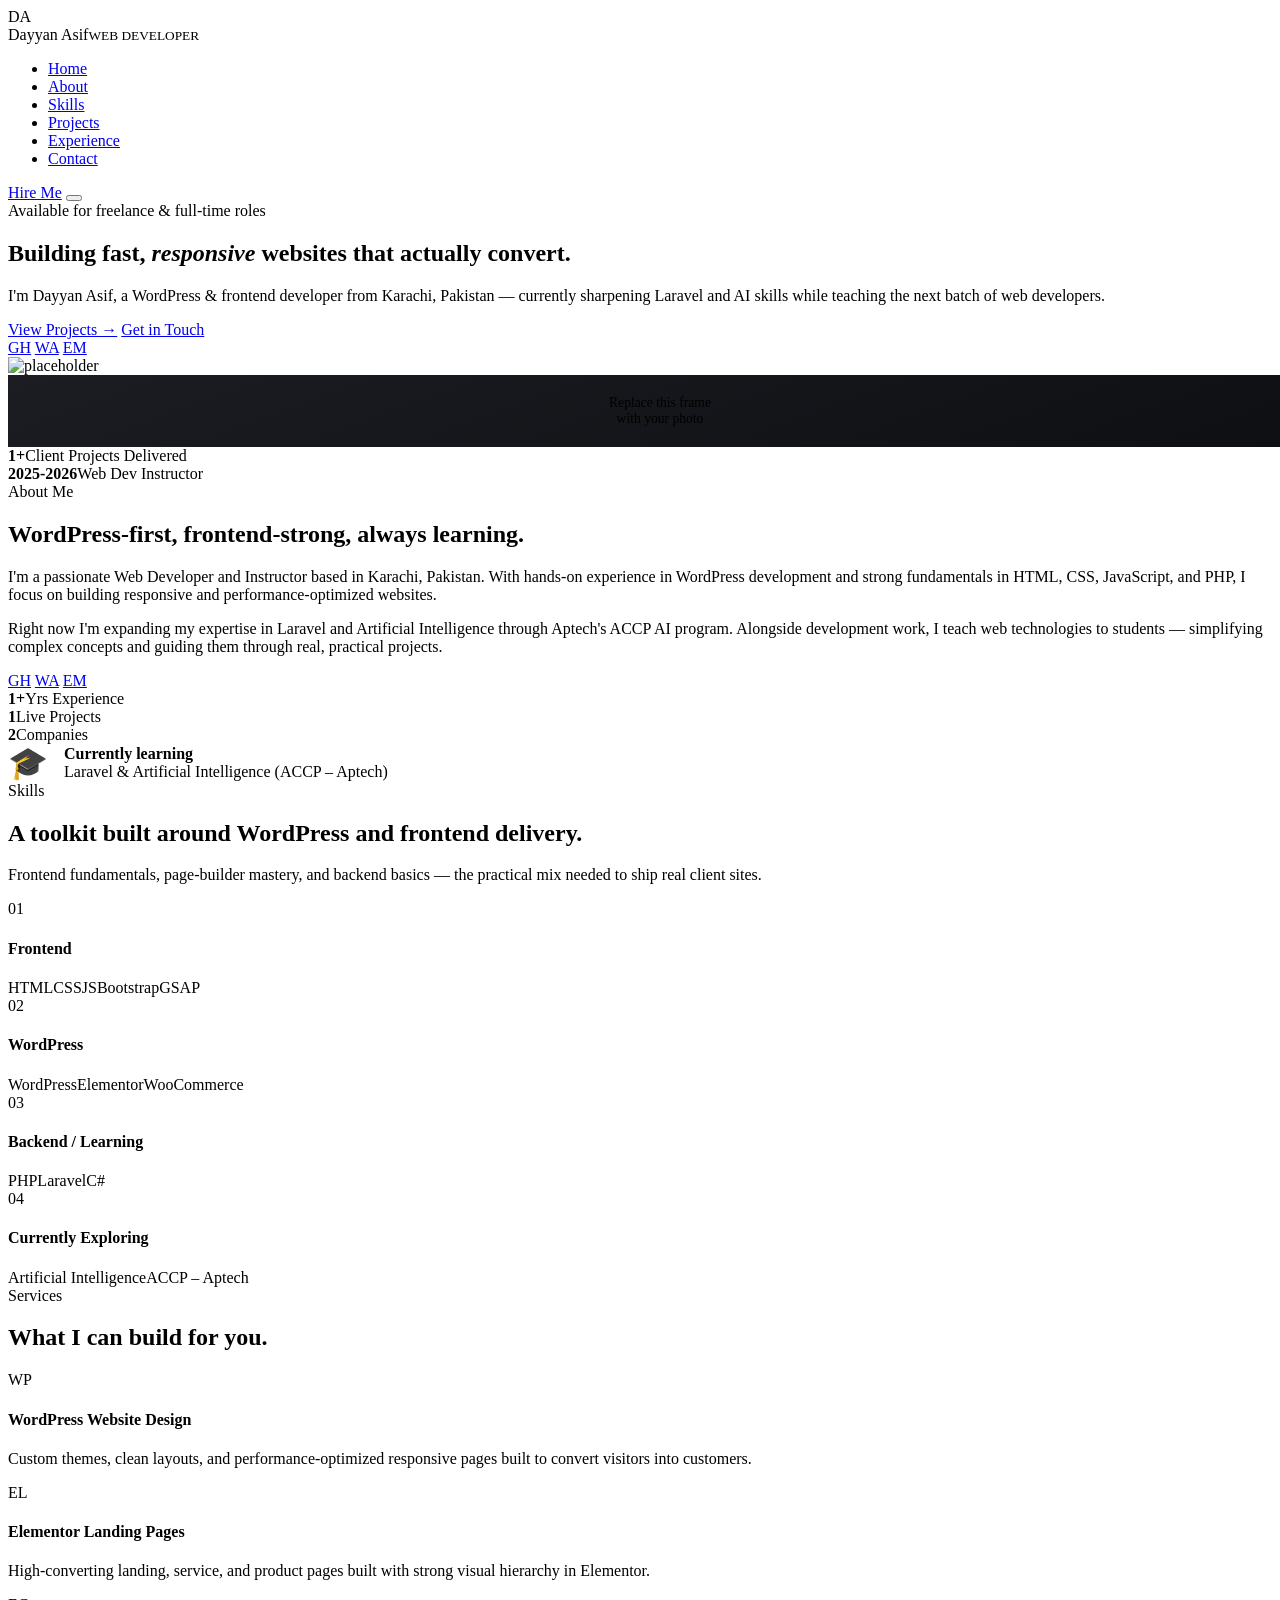
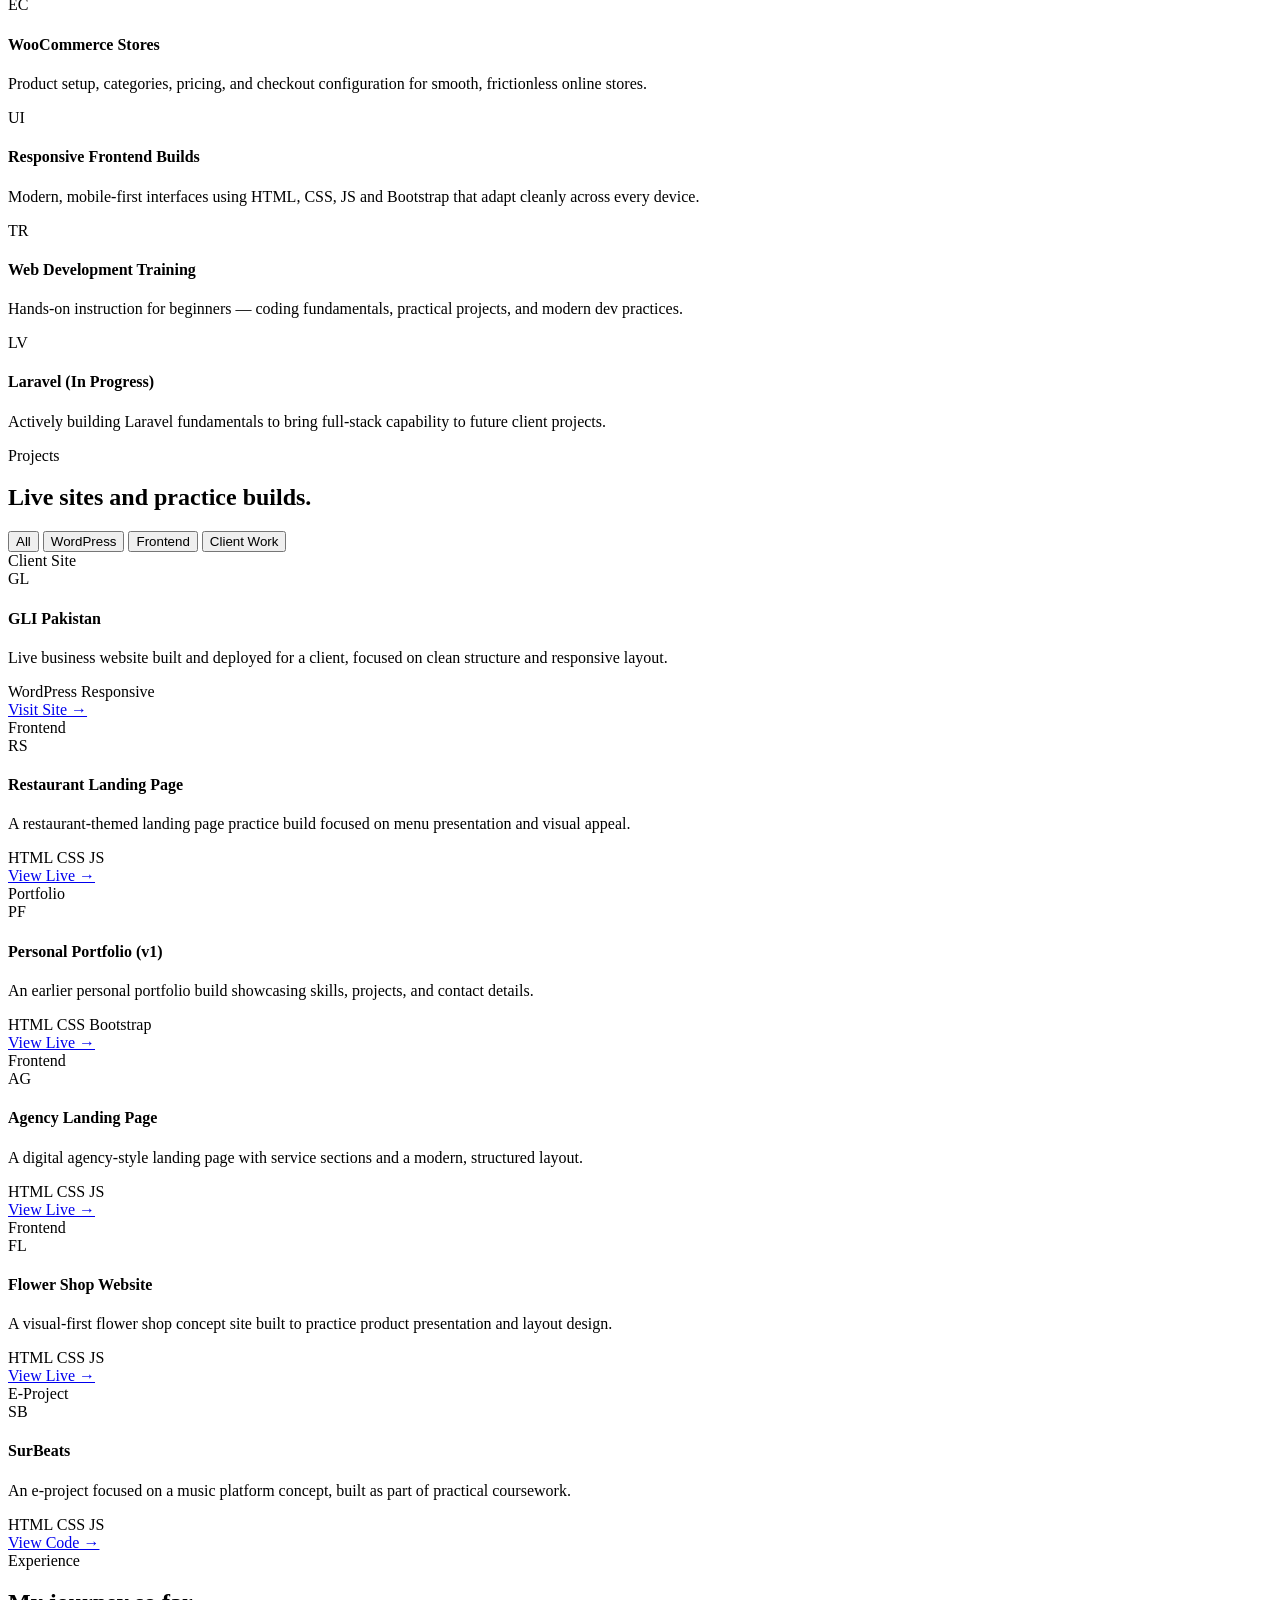
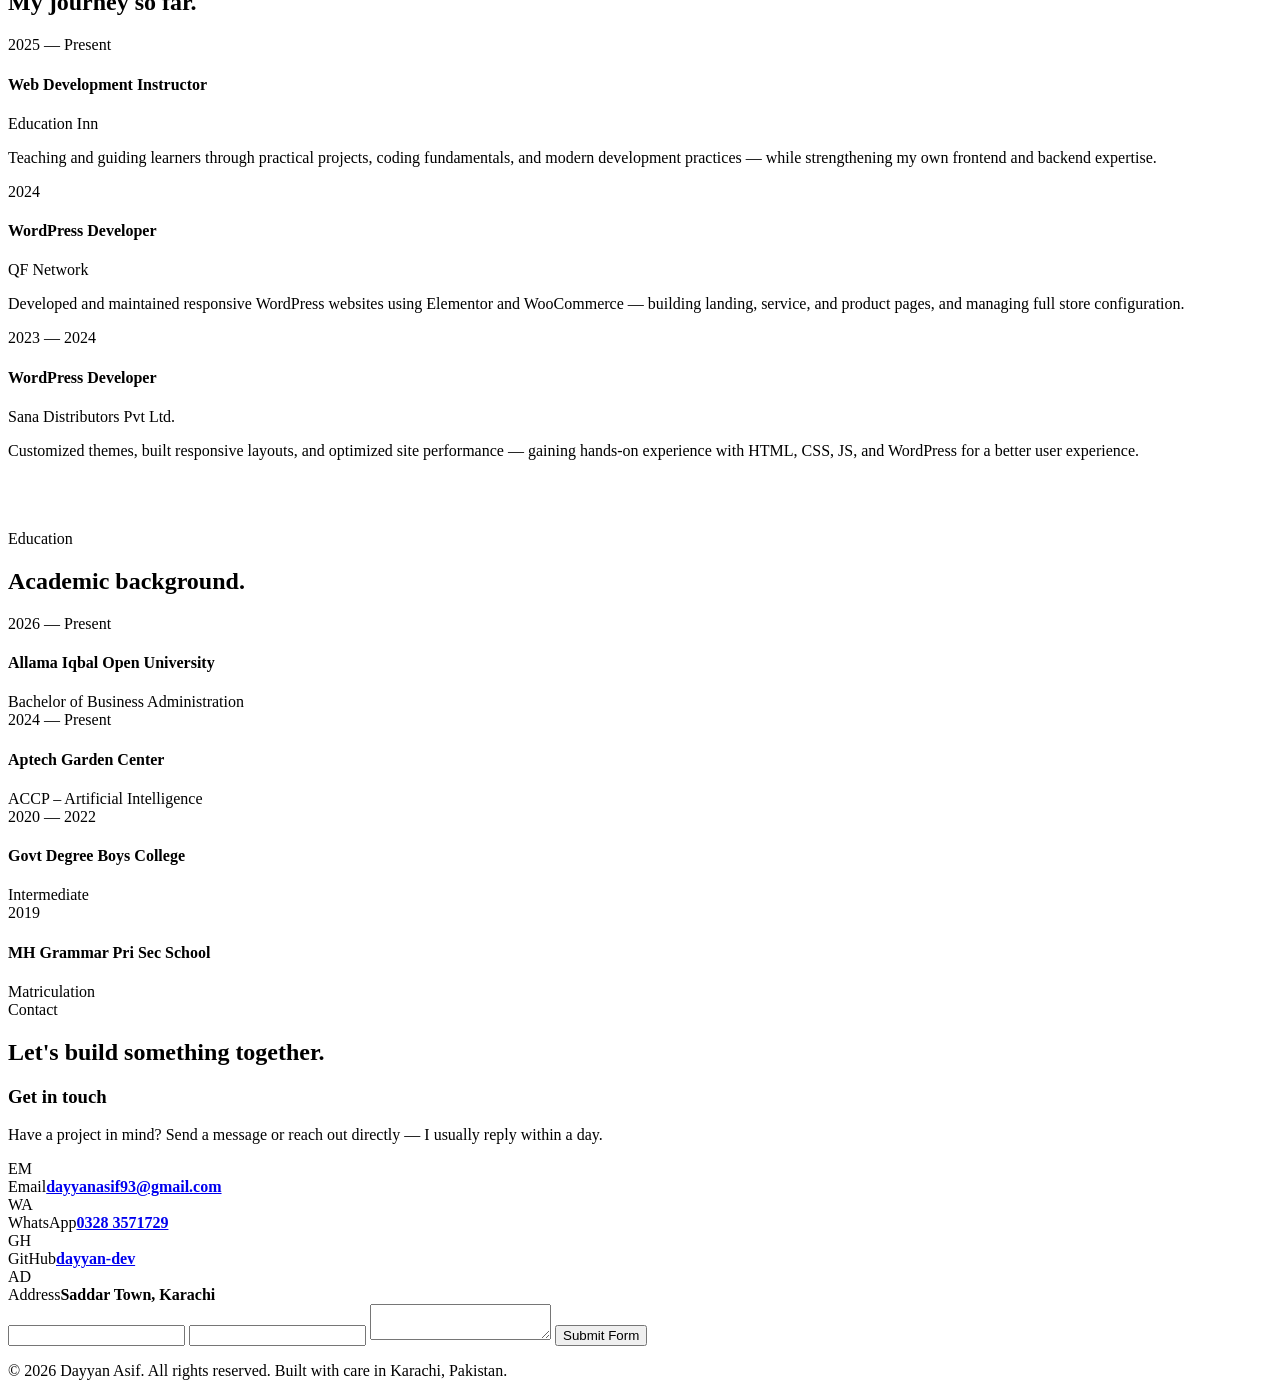
==== index.html @ 72bb344d "Update index.html" ====
<!DOCTYPE html>
<html lang="en">

<head>
  <meta charset="UTF-8">
  <meta name="viewport" content="width=device-width, initial-scale=1.0">
  <title>Dayyan Asif — Web Developer</title>
  <link rel="stylesheet" href="style.css">
</head>

<body>

  <header>
    <div class="logo">
      <div class="logo-mark">DA</div>
      <div>Dayyan Asif<small>WEB DEVELOPER</small></div>
    </div>
    <nav>
      <ul>
        <li><a href="#home">Home</a></li>
        <li><a href="#about">About</a></li>
        <li><a href="#skills">Skills</a></li>
        <li><a href="#projects">Projects</a></li>
        <li><a href="#experience">Experience</a></li>
        <li><a href="#contact">Contact</a></li>
      </ul>
    </nav>
    <a href="#contact" class="nav-cta">Hire Me</a>
    <button class="menu-btn"><span></span><span></span><span></span></button>
  </header>

  <section class="hero" id="home">
    <div class="container hero-grid">
      <div>
        <div class="badge"><span class="dot"></span> Available for freelance & full-time roles</div>
        <h1>Building fast, <em>responsive</em> websites that actually convert.</h1>
        <p class="lead">I'm Dayyan Asif, a WordPress & frontend developer from Karachi, Pakistan — currently sharpening
          Laravel and AI skills while teaching the next batch of web developers.</p>
        <div class="btn-row">
          <a href="#projects" class="btn btn-primary">View Projects →</a>
          <a href="#contact" class="btn btn-ghost">Get in Touch</a>
        </div>
        <div class="social-row">
          <a href="https://dayyan242.github.io/Dayyan-Portfolio/" target="_blank" title="GitHub">GH</a>
          <a href="https://wa.me/923283571729" target="_blank" title="WhatsApp">WA</a>
          <a href="mailto:dayyanasif93@gmail.com" title="Email">EM</a>
        </div>
      </div>
      <div class="hero-visual">
        <div class="photo-frame">
          <img src="assets/dayyan.png" alt="placeholder">
          <div
            style="width:100%;height:100%;display:flex;align-items:center;justify-content:center;background:linear-gradient(160deg,#1c1d23,#0e0f12);color:var(--muted);font-size:0.85rem;text-align:center;padding:20px;">
            Replace this frame<br>with your photo
          </div>
        </div>
        <div class="float-card float-1"><strong>1+</strong>Client Projects Delivered</div>
        <div class="float-card float-2"><strong>2025-2026</strong>Web Dev Instructor</div>
      </div>
    </div>
  </section>

  <section id="about">
    <div class="container">
      <div class="sec-head">
        <span class="eyebrow">About Me</span>
        <h2>WordPress-first, frontend-strong, always learning.</h2>
      </div>
      <div class="about-grid">
        <div>
          <p>I'm a passionate Web Developer and Instructor based in Karachi, Pakistan. With hands-on experience in
            WordPress development and strong fundamentals in HTML, CSS, JavaScript, and PHP, I focus on building
            responsive and performance-optimized websites.</p>
          <p>Right now I'm expanding my expertise in Laravel and Artificial Intelligence through Aptech's ACCP AI
            program. Alongside development work, I teach web technologies to students — simplifying complex concepts and
            guiding them through real, practical projects.</p>
          <div class="social-row">
            <a href="https://dayyan242.github.io/Dayyan-Portfolio/" target="_blank">GH</a>
            <a href="https://wa.me/923283571729" target="_blank">WA</a>
            <a href="mailto:dayyanasif93@gmail.com">EM</a>
          </div>
        </div>
        <div>
          <div class="stat-row">
            <div class="stat-card"><strong>1+</strong><span>Yrs Experience</span></div>
            <div class="stat-card"><strong>1</strong><span>Live Projects</span></div>
            <div class="stat-card"><strong>2</strong><span>Companies</span></div>
          </div>
          <div class="stat-row" style="grid-template-columns:1fr;">
            <div class="stat-card" style="text-align:left; display:flex; align-items:center; gap:16px;">
              <div style="font-size:2rem;">🎓</div>
              <div><strong style="display:block;font-size:1rem;">Currently learning</strong><span>Laravel & Artificial
                  Intelligence (ACCP – Aptech)</span></div>
            </div>
          </div>
        </div>
      </div>
    </div>
  </section>

  <section id="skills" style="background:var(--bg-alt);">
    <div class="container">
      <div class="sec-head">
        <span class="eyebrow">Skills</span>
        <h2>A toolkit built around WordPress and frontend delivery.</h2>
        <p>Frontend fundamentals, page-builder mastery, and backend basics — the practical mix needed to ship real
          client sites.</p>
      </div>
      <div class="skills-grid">
        <div class="skill-card">
          <span class="num">01</span>
          <h4>Frontend</h4>
          <div class="tag-list">
            <span class="tag">HTML</span><span class="tag">CSS</span><span class="tag">JS</span><span
              class="tag">Bootstrap</span><span class="tag">GSAP</span>
          </div>
        </div>
        <div class="skill-card">
          <span class="num">02</span>
          <h4>WordPress</h4>
          <div class="tag-list">
            <span class="tag">WordPress</span><span class="tag">Elementor</span><span class="tag">WooCommerce</span>
          </div>
        </div>
        <div class="skill-card">
          <span class="num">03</span>
          <h4>Backend / Learning</h4>
          <div class="tag-list">
            <span class="tag">PHP</span><span class="tag">Laravel</span><span class="tag">C#</span>
          </div>
        </div>
        <div class="skill-card">
          <span class="num">04</span>
          <h4>Currently Exploring</h4>
          <div class="tag-list">
            <span class="tag">Artificial Intelligence</span><span class="tag">ACCP – Aptech</span>
          </div>
        </div>
      </div>
    </div>
  </section>

  <section id="services">
    <div class="container">
      <div class="sec-head">
        <span class="eyebrow">Services</span>
        <h2>What I can build for you.</h2>
      </div>
      <div class="services-grid">
        <div class="service-card">
          <div class="service-icon">WP</div>
          <h4>WordPress Website Design</h4>
          <p>Custom themes, clean layouts, and performance-optimized responsive pages built to convert visitors into
            customers.</p>
        </div>
        <div class="service-card">
          <div class="service-icon">EL</div>
          <h4>Elementor Landing Pages</h4>
          <p>High-converting landing, service, and product pages built with strong visual hierarchy in Elementor.</p>
        </div>
        <div class="service-card">
          <div class="service-icon">EC</div>
          <h4>WooCommerce Stores</h4>
          <p>Product setup, categories, pricing, and checkout configuration for smooth, frictionless online stores.</p>
        </div>
        <div class="service-card">
          <div class="service-icon">UI</div>
          <h4>Responsive Frontend Builds</h4>
          <p>Modern, mobile-first interfaces using HTML, CSS, JS and Bootstrap that adapt cleanly across every device.
          </p>
        </div>
        <div class="service-card">
          <div class="service-icon">TR</div>
          <h4>Web Development Training</h4>
          <p>Hands-on instruction for beginners — coding fundamentals, practical projects, and modern dev practices.</p>
        </div>
        <div class="service-card">
          <div class="service-icon">LV</div>
          <h4>Laravel (In Progress)</h4>
          <p>Actively building Laravel fundamentals to bring full-stack capability to future client projects.</p>
        </div>
      </div>
    </div>
  </section>

  <section id="projects" style="background:var(--bg-alt);">
    <div class="container">

      <div class="sec-head">
        <span class="eyebrow">Projects</span>
        <h2>Live sites and practice builds.</h2>
      </div>

      <!-- Filter Buttons -->
      <div class="proj-filter">
        <button class="filter-btn active" data-filter="all">All</button>
        <button class="filter-btn" data-filter="wordpress">WordPress</button>
        <button class="filter-btn" data-filter="frontend">Frontend</button>
        <button class="filter-btn" data-filter="client">Client Work</button>
      </div>

      <div class="proj-grid">

        <!-- GLI Pakistan -->
        <div class="proj-card" data-category="wordpress client">
          <div class="proj-top">
            <span class="proj-tag">Client Site</span>
            <div class="proj-init">GL</div>
          </div>
          <div class="proj-body">
            <h4>GLI Pakistan</h4>
            <p>Live business website built and deployed for a client, focused on clean structure and responsive layout.
            </p>
            <div class="proj-feats">
              <span>WordPress</span>
              <span>Responsive</span>
            </div>
            <div class="proj-actions">
              <a href="http://glipk.com/" target="_blank">Visit Site →</a>
            </div>
          </div>
        </div>

        <!-- Restaurant -->
        <div class="proj-card" data-category="frontend">
          <div class="proj-top">
            <span class="proj-tag">Frontend</span>
            <div class="proj-init">RS</div>
          </div>
          <div class="proj-body">
            <h4>Restaurant Landing Page</h4>
            <p>A restaurant-themed landing page practice build focused on menu presentation and visual appeal.</p>
            <div class="proj-feats">
              <span>HTML</span>
              <span>CSS</span>
              <span>JS</span>
            </div>
            <div class="proj-actions">
              <a href="https://dayyan-dev.github.io/Restaurant/" target="_blank">View Live →</a>
            </div>
          </div>
        </div>

        <!-- Portfolio -->
        <div class="proj-card" data-category="frontend">
          <div class="proj-top">
            <span class="proj-tag">Portfolio</span>
            <div class="proj-init">PF</div>
          </div>
          <div class="proj-body">
            <h4>Personal Portfolio (v1)</h4>
            <p>An earlier personal portfolio build showcasing skills, projects, and contact details.</p>
            <div class="proj-feats">
              <span>HTML</span>
              <span>CSS</span>
              <span>Bootstrap</span>
            </div>
            <div class="proj-actions">
              <a href="https://dayyan-dev.github.io/portfolio/" target="_blank">View Live →</a>
            </div>
          </div>
        </div>

        <!-- Agency -->
        <div class="proj-card" data-category="frontend">
          <div class="proj-top">
            <span class="proj-tag">Frontend</span>
            <div class="proj-init">AG</div>
          </div>
          <div class="proj-body">
            <h4>Agency Landing Page</h4>
            <p>A digital agency-style landing page with service sections and a modern, structured layout.</p>
            <div class="proj-feats">
              <span>HTML</span>
              <span>CSS</span>
              <span>JS</span>
            </div>
            <div class="proj-actions">
              <a href="https://dayyan-dev.github.io/agency/" target="_blank">View Live →</a>
            </div>
          </div>
        </div>

        <!-- Flower Shop -->
        <div class="proj-card" data-category="frontend">
          <div class="proj-top">
            <span class="proj-tag">Frontend</span>
            <div class="proj-init">FL</div>
          </div>
          <div class="proj-body">
            <h4>Flower Shop Website</h4>
            <p>A visual-first flower shop concept site built to practice product presentation and layout design.</p>
            <div class="proj-feats">
              <span>HTML</span>
              <span>CSS</span>
              <span>JS</span>
            </div>
            <div class="proj-actions">
              <a href="https://dayyan-dev.github.io/flower/" target="_blank">View Live →</a>
            </div>
          </div>
        </div>

        <!-- SurBeats -->
        <div class="proj-card" data-category="frontend">
          <div class="proj-top">
            <span class="proj-tag">E-Project</span>
            <div class="proj-init">SB</div>
          </div>
          <div class="proj-body">
            <h4>SurBeats</h4>
            <p>An e-project focused on a music platform concept, built as part of practical coursework.</p>
            <div class="proj-feats">
              <span>HTML</span>
              <span>CSS</span>
              <span>JS</span>
            </div>
            <div class="proj-actions">
              <a href="https://github.com/dayyan-dev/sound" target="_blank">View Code →</a>
            </div>
          </div>
        </div>

      </div>
    </div>
  </section>

  <section id="experience">
    <div class="container">
      <div class="sec-head">
        <span class="eyebrow">Experience</span>
        <h2>My journey so far.</h2>
      </div>
      <div class="timeline">
        <div class="tl-item">
          <span class="tl-date">2025 — Present</span>
          <h4>Web Development Instructor</h4>
          <div class="tl-org">Education Inn</div>
          <p>Teaching and guiding learners through practical projects, coding fundamentals, and modern development
            practices — while strengthening my own frontend and backend expertise.</p>
        </div>
        <div class="tl-item">
          <span class="tl-date">2024</span>
          <h4>WordPress Developer</h4>
          <div class="tl-org">QF Network</div>
          <p>Developed and maintained responsive WordPress websites using Elementor and WooCommerce — building landing,
            service, and product pages, and managing full store configuration.</p>
        </div>
        <div class="tl-item">
          <span class="tl-date">2023 — 2024</span>
          <h4>WordPress Developer</h4>
          <div class="tl-org">Sana Distributors Pvt Ltd.</div>
          <p>Customized themes, built responsive layouts, and optimized site performance — gaining hands-on experience
            with HTML, CSS, JS, and WordPress for a better user experience.</p>
        </div>
      </div>

      <div class="sec-head" style="margin-top:70px;">
        <span class="eyebrow">Education</span>
        <h2>Academic background.</h2>
      </div>
      <div class="edu-grid">
        <div class="edu-card">
          <span class="tl-date">2026 — Present</span>
          <h4>Allama Iqbal Open University</h4>
          <span class="deg">Bachelor of Business Administration</span>
        </div>
        <div class="edu-card">
          <span class="tl-date">2024 — Present</span>
          <h4>Aptech Garden Center</h4>
          <span class="deg">ACCP – Artificial Intelligence</span>
        </div>
        <div class="edu-card">
          <span class="tl-date">2020 — 2022</span>
          <h4>Govt Degree Boys College</h4>
          <span class="deg">Intermediate</span>
        </div>
        <div class="edu-card">
          <span class="tl-date">2019</span>
          <h4>MH Grammar Pri Sec School</h4>
          <span class="deg">Matriculation</span>
        </div>
      </div>
    </div>
  </section>

  <section id="contact" style="background:var(--bg-alt);">
    <div class="container">
      <div class="sec-head">
        <span class="eyebrow">Contact</span>
        <h2>Let's build something together.</h2>
      </div>
      <div class="contact-wrap">
        <div class="contact-info">
          <h3>Get in touch</h3>
          <p>Have a project in mind? Send a message or reach out directly — I usually reply within a day.</p>
          <div class="contact-line">
            <div class="ic">EM</div>
            <div><span>Email</span><strong><a href="mailto:dayyanasif93@gmail.com"
                  target="_blank">dayyanasif93@gmail.com</a></strong></div>
          </div>
          <div class="contact-line">
            <div class="ic">WA</div>
            <div><span>WhatsApp</span><strong><a href="https://wa.me/923283571729" target="_blank">0328
                  3571729</a></strong></div>
          </div>
          <div class="contact-line">
            <div class="ic">GH</div>
            <div><span>GitHub</span><strong><a href="https://github.com/dayyan-dev"
                  target="_blank">dayyan-dev</a></strong></div>
          </div>
          <div class="contact-line">
            <div class="ic">AD</div>
            <div><span>Address</span><strong>Saddar Town, Karachi</strong></div>
          </div>
        </div>
        <form action="https://api.web3forms.com/submit" method="POST">
          <input type="hidden" name="access_key" value="712a1eb1-0542-453d-87b8-fda59eac37e1">
          <input type="text" name="name" required>
          <input type="email" name="email" required>
          <textarea name="message" required></textarea>
          <button type="submit">Submit Form</button>
        </form>
      </div>
    </div>
  </section>

  <footer>
    <p>© 2026 Dayyan Asif. All rights reserved. Built with care in Karachi, Pakistan.</p>
  </footer>
  <script src="main.js"></script>

</body>

</html>
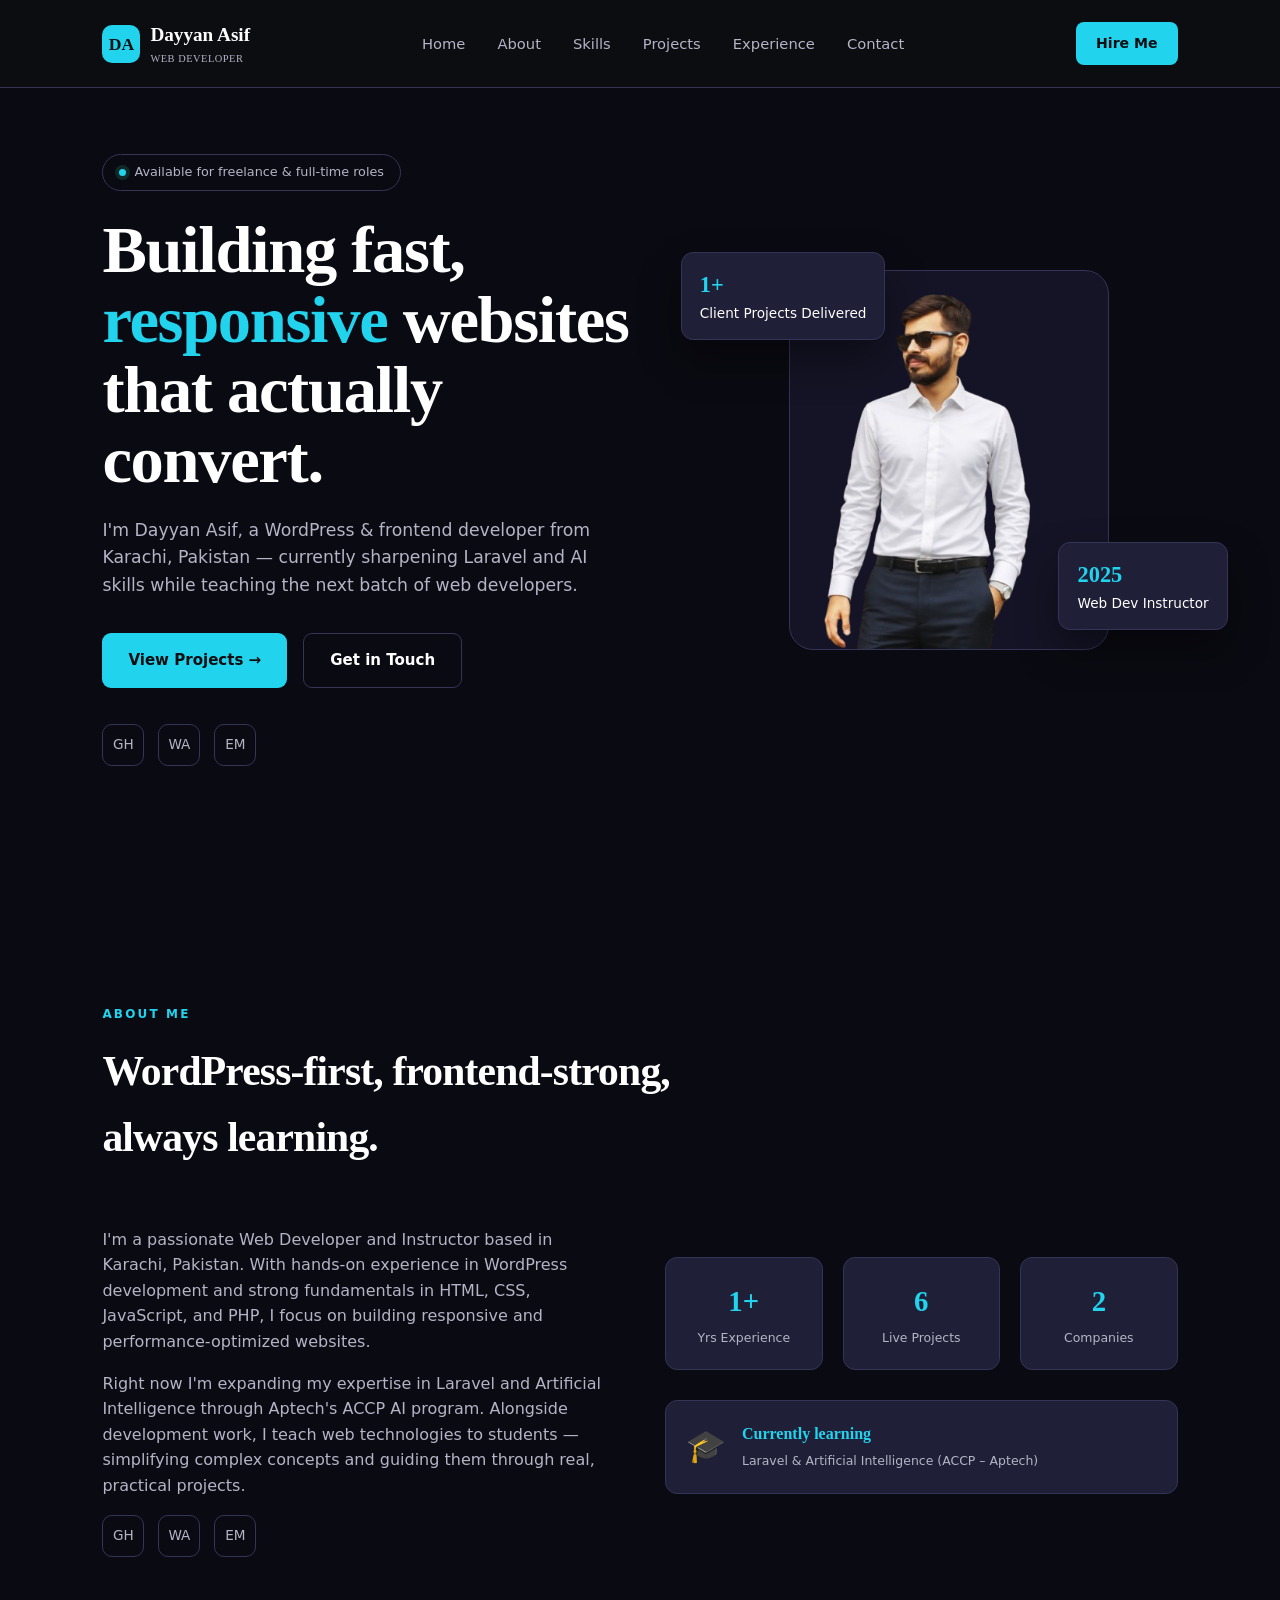
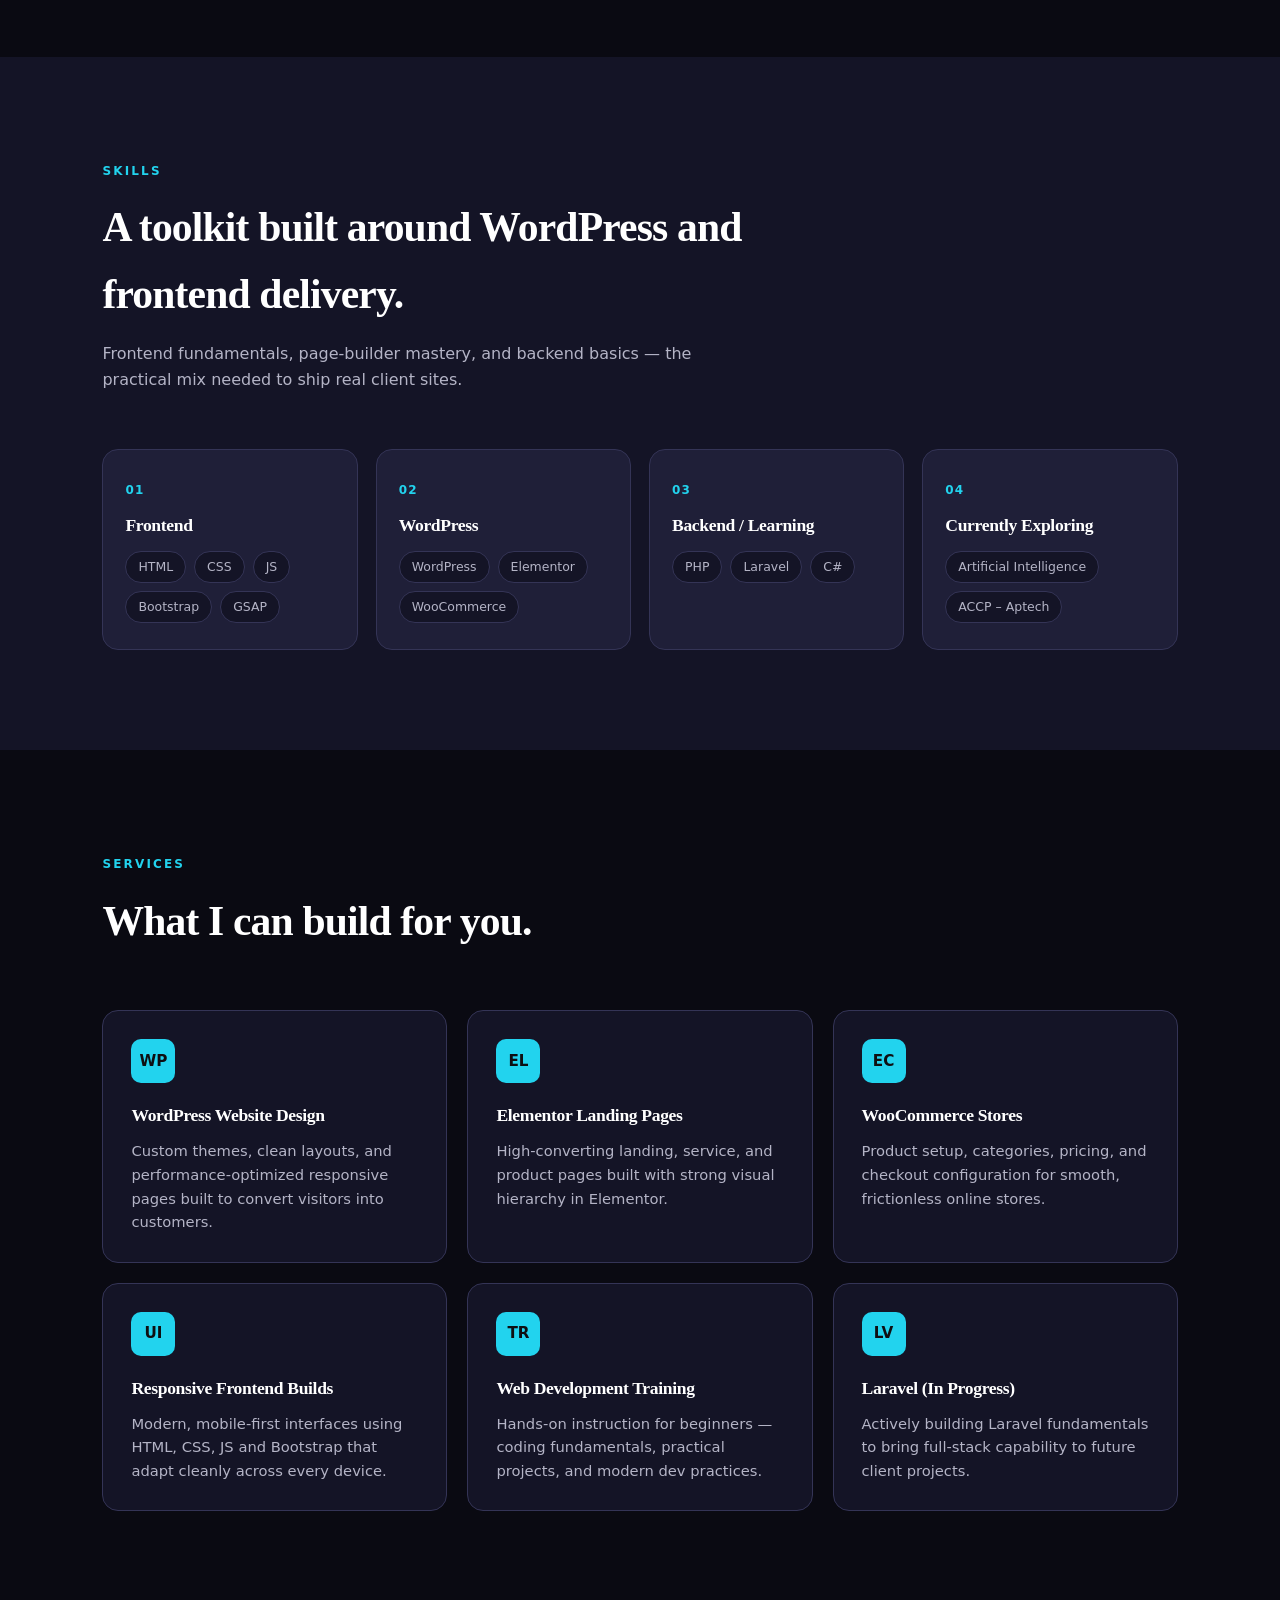
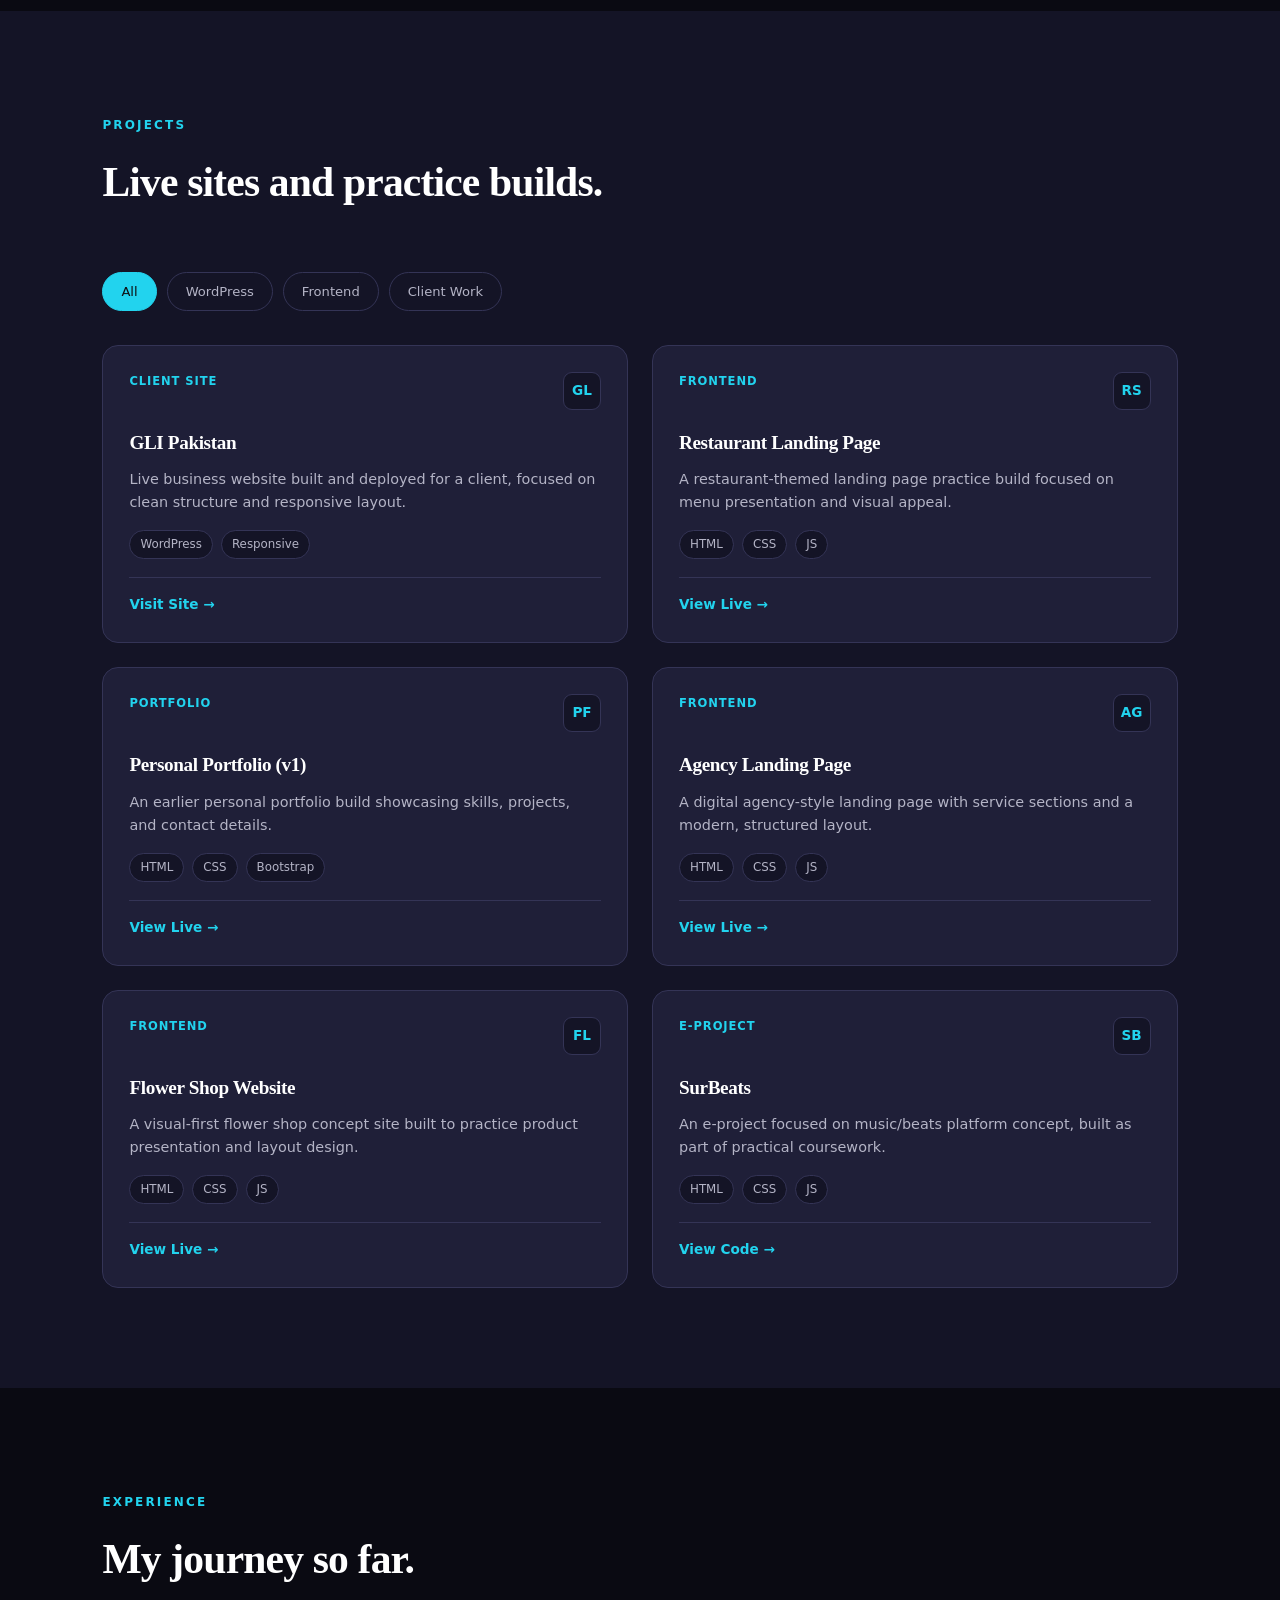
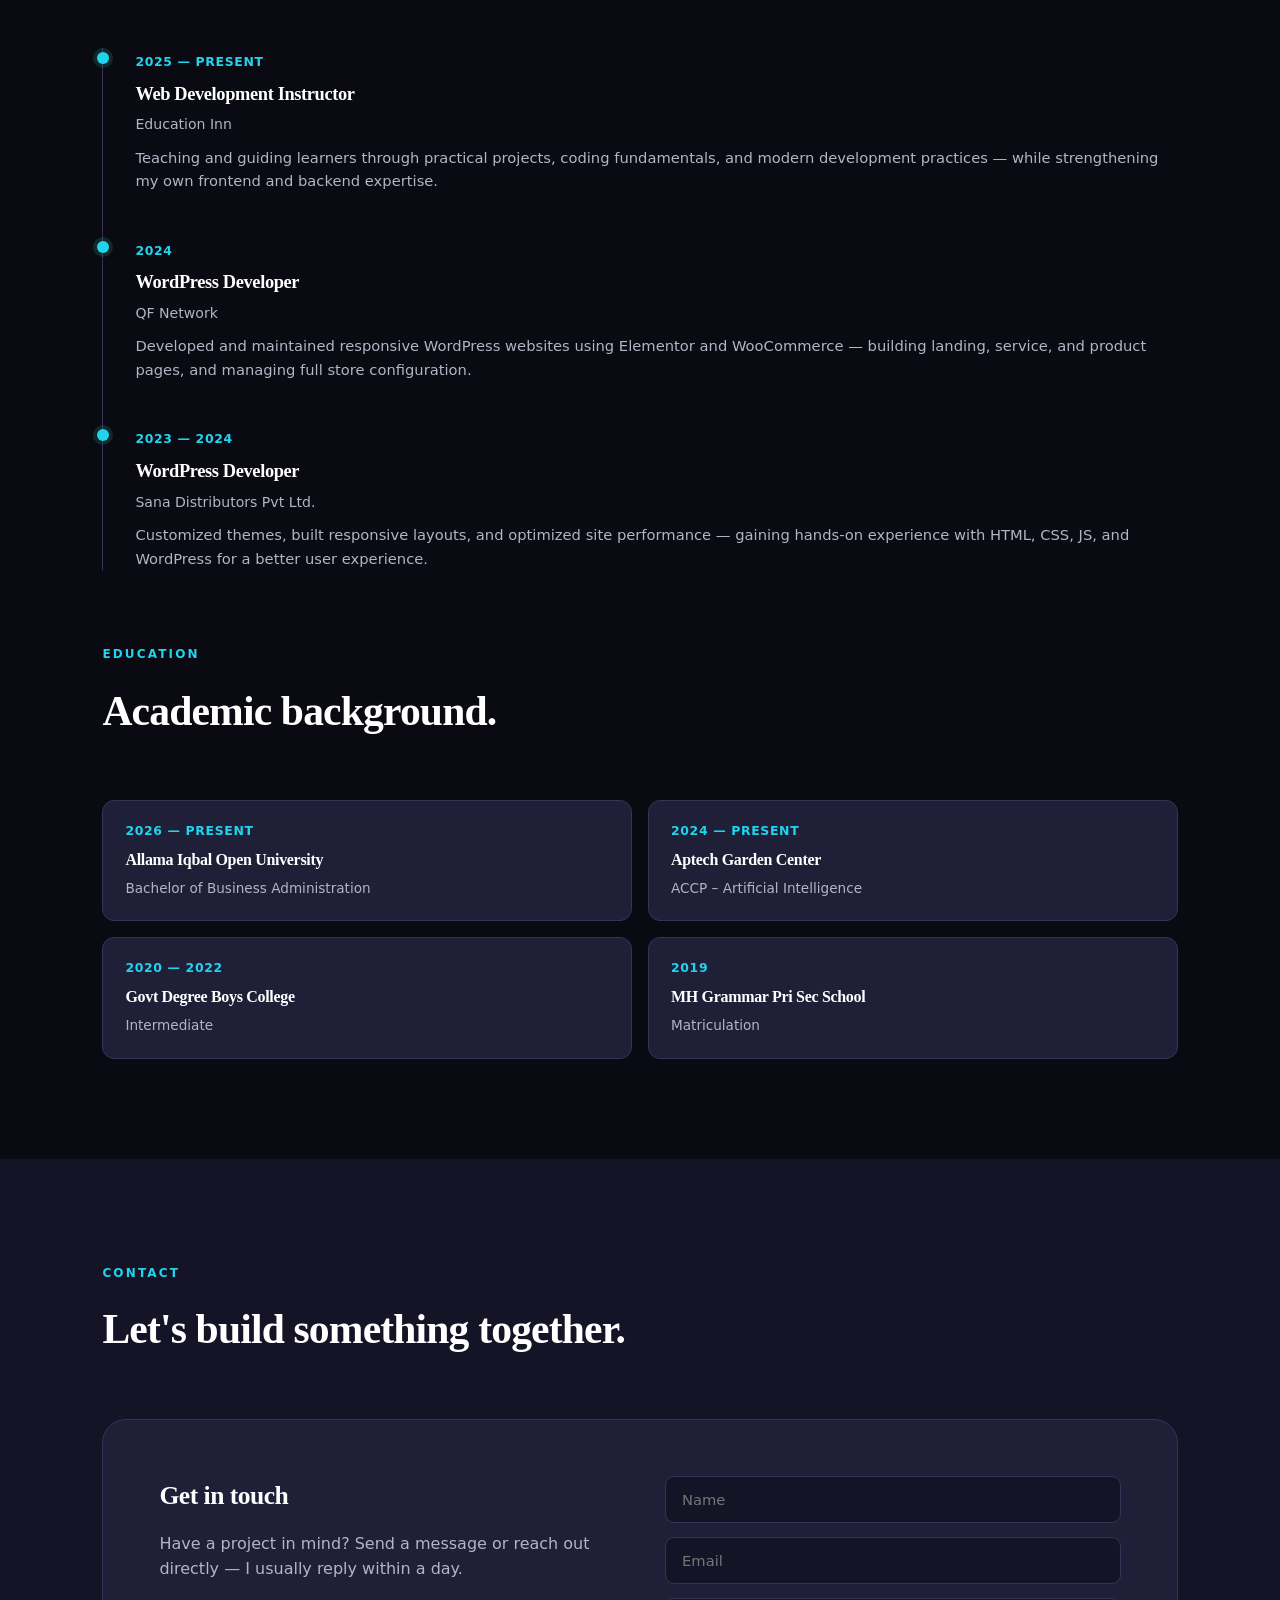
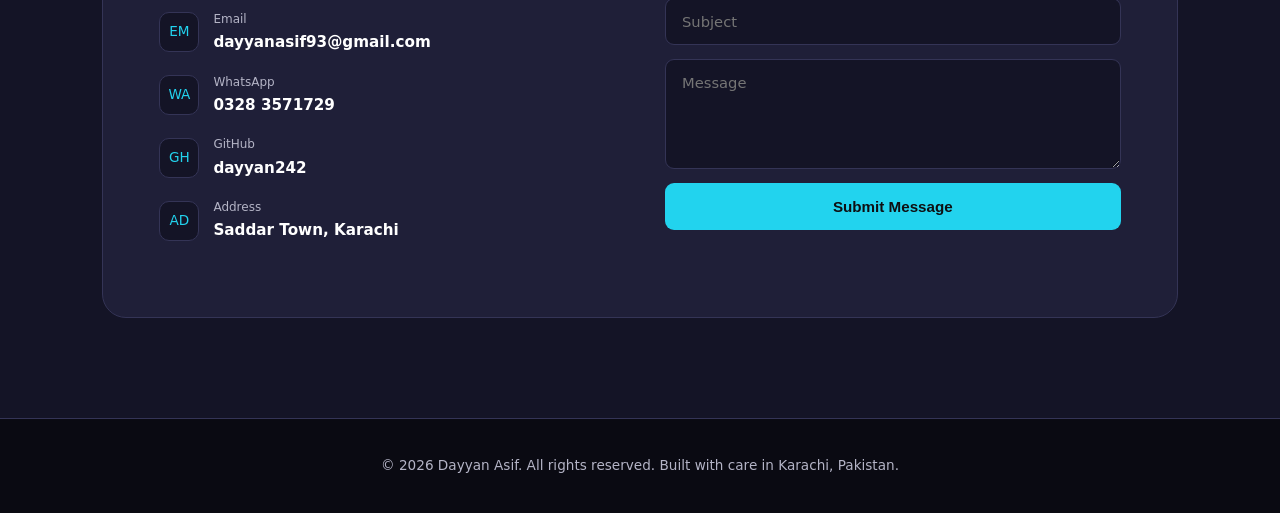
==== commit b7eed10e: "Rename portfolio file to index.html" ====
--- a/index.html
+++ b/index.html
@@ -1,435 +1,359 @@
 <!DOCTYPE html>
 <html lang="en">
-
 <head>
-  <meta charset="UTF-8">
-  <meta name="viewport" content="width=device-width, initial-scale=1.0">
-  <title>Dayyan Asif — Web Developer</title>
-  <link rel="stylesheet" href="style.css">
+<meta charset="UTF-8">
+<meta name="viewport" content="width=device-width, initial-scale=1.0">
+<title>Dayyan Asif — Web Developer</title>
+<link rel="stylesheet" href="style.css">
 </head>
-
 <body>
 
-  <header>
-    <div class="logo">
-      <div class="logo-mark">DA</div>
-      <div>Dayyan Asif<small>WEB DEVELOPER</small></div>
-    </div>
-    <nav>
-      <ul>
-        <li><a href="#home">Home</a></li>
-        <li><a href="#about">About</a></li>
-        <li><a href="#skills">Skills</a></li>
-        <li><a href="#projects">Projects</a></li>
-        <li><a href="#experience">Experience</a></li>
-        <li><a href="#contact">Contact</a></li>
-      </ul>
-    </nav>
-    <a href="#contact" class="nav-cta">Hire Me</a>
-    <button class="menu-btn"><span></span><span></span><span></span></button>
-  </header>
-
-  <section class="hero" id="home">
-    <div class="container hero-grid">
+<header>
+  <div class="logo">
+    <div class="logo-mark">DA</div>
+    <div>Dayyan Asif<small>WEB DEVELOPER</small></div>
+  </div>
+  <nav>
+    <ul>
+      <li><a href="#home">Home</a></li>
+      <li><a href="#about">About</a></li>
+      <li><a href="#skills">Skills</a></li>
+      <li><a href="#projects">Projects</a></li>
+      <li><a href="#experience">Experience</a></li>
+      <li><a href="#contact">Contact</a></li>
+    </ul>
+  </nav>
+  <a href="#contact" class="nav-cta">Hire Me</a>
+  <button class="menu-btn"><span></span><span></span><span></span></button>
+</header>
+
+<section class="hero" id="home">
+  <div class="container hero-grid">
+    <div>
+      <div class="badge"><span class="dot"></span> Available for freelance & full-time roles</div>
+      <h1>Building fast, <em>responsive</em> websites that actually convert.</h1>
+      <p class="lead">I'm Dayyan Asif, a WordPress & frontend developer from Karachi, Pakistan — currently sharpening Laravel and AI skills while teaching the next batch of web developers.</p>
+      <div class="btn-row">
+        <a href="#projects" class="btn btn-primary">View Projects →</a>
+        <a href="#contact" class="btn btn-ghost">Get in Touch</a>
+      </div>
+      <div class="social-row">
+        <a href="https://dayyan242.github.io/Dayyan-Portfolio/" target="_blank" title="GitHub">GH</a>
+        <a href="https://wa.me/923283571729" target="_blank" title="WhatsApp">WA</a>
+        <a href="mailto:dayyanasif93@gmail.com" title="Email">EM</a>
+      </div>
+    </div>
+    <div class="hero-visual">
+      <div class="photo-frame">
+        <img src="assets/dayyan.png" alt="placeholder">
+        <div style="width:100%;height:100%;display:flex;align-items:center;justify-content:center;background:linear-gradient(160deg,#1c1d23,#0e0f12);color:var(--muted);font-size:0.85rem;text-align:center;padding:20px;">
+          Replace this frame<br>with your photo
+        </div>
+      </div>
+      <div class="float-card float-1"><strong>1+</strong>Client Projects Delivered</div>
+      <div class="float-card float-2"><strong>2025</strong>Web Dev Instructor</div>
+    </div>
+  </div>
+</section>
+
+<section id="about">
+  <div class="container">
+    <div class="sec-head">
+      <span class="eyebrow">About Me</span>
+      <h2>WordPress-first, frontend-strong, always learning.</h2>
+    </div>
+    <div class="about-grid">
       <div>
-        <div class="badge"><span class="dot"></span> Available for freelance & full-time roles</div>
-        <h1>Building fast, <em>responsive</em> websites that actually convert.</h1>
-        <p class="lead">I'm Dayyan Asif, a WordPress & frontend developer from Karachi, Pakistan — currently sharpening
-          Laravel and AI skills while teaching the next batch of web developers.</p>
-        <div class="btn-row">
-          <a href="#projects" class="btn btn-primary">View Projects →</a>
-          <a href="#contact" class="btn btn-ghost">Get in Touch</a>
-        </div>
+        <p>I'm a passionate Web Developer and Instructor based in Karachi, Pakistan. With hands-on experience in WordPress development and strong fundamentals in HTML, CSS, JavaScript, and PHP, I focus on building responsive and performance-optimized websites.</p>
+        <p>Right now I'm expanding my expertise in Laravel and Artificial Intelligence through Aptech's ACCP AI program. Alongside development work, I teach web technologies to students — simplifying complex concepts and guiding them through real, practical projects.</p>
         <div class="social-row">
-          <a href="https://dayyan242.github.io/Dayyan-Portfolio/" target="_blank" title="GitHub">GH</a>
-          <a href="https://wa.me/923283571729" target="_blank" title="WhatsApp">WA</a>
-          <a href="mailto:dayyanasif93@gmail.com" title="Email">EM</a>
-        </div>
-      </div>
-      <div class="hero-visual">
-        <div class="photo-frame">
-          <img src="assets/dayyan.png" alt="placeholder">
-          <div
-            style="width:100%;height:100%;display:flex;align-items:center;justify-content:center;background:linear-gradient(160deg,#1c1d23,#0e0f12);color:var(--muted);font-size:0.85rem;text-align:center;padding:20px;">
-            Replace this frame<br>with your photo
+          <a href="https://dayyan242.github.io/Dayyan-Portfolio/" target="_blank">GH</a>
+          <a href="https://wa.me/923283571729" target="_blank">WA</a>
+          <a href="mailto:dayyanasif93@gmail.com">EM</a>
+        </div>
+      </div>
+      <div>
+        <div class="stat-row">
+          <div class="stat-card"><strong>1+</strong><span>Yrs Experience</span></div>
+          <div class="stat-card"><strong>6</strong><span>Live Projects</span></div>
+          <div class="stat-card"><strong>2</strong><span>Companies</span></div>
+        </div>
+        <div class="stat-row" style="grid-template-columns:1fr;">
+          <div class="stat-card" style="text-align:left; display:flex; align-items:center; gap:16px;">
+            <div style="font-size:2rem;">🎓</div>
+            <div><strong style="display:block;font-size:1rem;">Currently learning</strong><span>Laravel & Artificial Intelligence (ACCP – Aptech)</span></div>
           </div>
         </div>
-        <div class="float-card float-1"><strong>1+</strong>Client Projects Delivered</div>
-        <div class="float-card float-2"><strong>2025-2026</strong>Web Dev Instructor</div>
-      </div>
-    </div>
-  </section>
-
-  <section id="about">
-    <div class="container">
-      <div class="sec-head">
-        <span class="eyebrow">About Me</span>
-        <h2>WordPress-first, frontend-strong, always learning.</h2>
-      </div>
-      <div class="about-grid">
-        <div>
-          <p>I'm a passionate Web Developer and Instructor based in Karachi, Pakistan. With hands-on experience in
-            WordPress development and strong fundamentals in HTML, CSS, JavaScript, and PHP, I focus on building
-            responsive and performance-optimized websites.</p>
-          <p>Right now I'm expanding my expertise in Laravel and Artificial Intelligence through Aptech's ACCP AI
-            program. Alongside development work, I teach web technologies to students — simplifying complex concepts and
-            guiding them through real, practical projects.</p>
-          <div class="social-row">
-            <a href="https://dayyan242.github.io/Dayyan-Portfolio/" target="_blank">GH</a>
-            <a href="https://wa.me/923283571729" target="_blank">WA</a>
-            <a href="mailto:dayyanasif93@gmail.com">EM</a>
-          </div>
-        </div>
-        <div>
-          <div class="stat-row">
-            <div class="stat-card"><strong>1+</strong><span>Yrs Experience</span></div>
-            <div class="stat-card"><strong>1</strong><span>Live Projects</span></div>
-            <div class="stat-card"><strong>2</strong><span>Companies</span></div>
-          </div>
-          <div class="stat-row" style="grid-template-columns:1fr;">
-            <div class="stat-card" style="text-align:left; display:flex; align-items:center; gap:16px;">
-              <div style="font-size:2rem;">🎓</div>
-              <div><strong style="display:block;font-size:1rem;">Currently learning</strong><span>Laravel & Artificial
-                  Intelligence (ACCP – Aptech)</span></div>
-            </div>
-          </div>
-        </div>
-      </div>
-    </div>
-  </section>
-
-  <section id="skills" style="background:var(--bg-alt);">
-    <div class="container">
-      <div class="sec-head">
-        <span class="eyebrow">Skills</span>
-        <h2>A toolkit built around WordPress and frontend delivery.</h2>
-        <p>Frontend fundamentals, page-builder mastery, and backend basics — the practical mix needed to ship real
-          client sites.</p>
-      </div>
-      <div class="skills-grid">
-        <div class="skill-card">
-          <span class="num">01</span>
-          <h4>Frontend</h4>
-          <div class="tag-list">
-            <span class="tag">HTML</span><span class="tag">CSS</span><span class="tag">JS</span><span
-              class="tag">Bootstrap</span><span class="tag">GSAP</span>
-          </div>
-        </div>
-        <div class="skill-card">
-          <span class="num">02</span>
-          <h4>WordPress</h4>
-          <div class="tag-list">
-            <span class="tag">WordPress</span><span class="tag">Elementor</span><span class="tag">WooCommerce</span>
-          </div>
-        </div>
-        <div class="skill-card">
-          <span class="num">03</span>
-          <h4>Backend / Learning</h4>
-          <div class="tag-list">
-            <span class="tag">PHP</span><span class="tag">Laravel</span><span class="tag">C#</span>
-          </div>
-        </div>
-        <div class="skill-card">
-          <span class="num">04</span>
-          <h4>Currently Exploring</h4>
-          <div class="tag-list">
-            <span class="tag">Artificial Intelligence</span><span class="tag">ACCP – Aptech</span>
-          </div>
-        </div>
-      </div>
-    </div>
-  </section>
-
-  <section id="services">
-    <div class="container">
-      <div class="sec-head">
-        <span class="eyebrow">Services</span>
-        <h2>What I can build for you.</h2>
-      </div>
-      <div class="services-grid">
-        <div class="service-card">
-          <div class="service-icon">WP</div>
-          <h4>WordPress Website Design</h4>
-          <p>Custom themes, clean layouts, and performance-optimized responsive pages built to convert visitors into
-            customers.</p>
-        </div>
-        <div class="service-card">
-          <div class="service-icon">EL</div>
-          <h4>Elementor Landing Pages</h4>
-          <p>High-converting landing, service, and product pages built with strong visual hierarchy in Elementor.</p>
-        </div>
-        <div class="service-card">
-          <div class="service-icon">EC</div>
-          <h4>WooCommerce Stores</h4>
-          <p>Product setup, categories, pricing, and checkout configuration for smooth, frictionless online stores.</p>
-        </div>
-        <div class="service-card">
-          <div class="service-icon">UI</div>
-          <h4>Responsive Frontend Builds</h4>
-          <p>Modern, mobile-first interfaces using HTML, CSS, JS and Bootstrap that adapt cleanly across every device.
-          </p>
-        </div>
-        <div class="service-card">
-          <div class="service-icon">TR</div>
-          <h4>Web Development Training</h4>
-          <p>Hands-on instruction for beginners — coding fundamentals, practical projects, and modern dev practices.</p>
-        </div>
-        <div class="service-card">
-          <div class="service-icon">LV</div>
-          <h4>Laravel (In Progress)</h4>
-          <p>Actively building Laravel fundamentals to bring full-stack capability to future client projects.</p>
-        </div>
-      </div>
-    </div>
-  </section>
-
-  <section id="projects" style="background:var(--bg-alt);">
-    <div class="container">
-
-      <div class="sec-head">
-        <span class="eyebrow">Projects</span>
-        <h2>Live sites and practice builds.</h2>
-      </div>
-
-      <!-- Filter Buttons -->
-      <div class="proj-filter">
-        <button class="filter-btn active" data-filter="all">All</button>
-        <button class="filter-btn" data-filter="wordpress">WordPress</button>
-        <button class="filter-btn" data-filter="frontend">Frontend</button>
-        <button class="filter-btn" data-filter="client">Client Work</button>
-      </div>
-
-      <div class="proj-grid">
-
-        <!-- GLI Pakistan -->
-        <div class="proj-card" data-category="wordpress client">
-          <div class="proj-top">
-            <span class="proj-tag">Client Site</span>
-            <div class="proj-init">GL</div>
-          </div>
-          <div class="proj-body">
-            <h4>GLI Pakistan</h4>
-            <p>Live business website built and deployed for a client, focused on clean structure and responsive layout.
-            </p>
-            <div class="proj-feats">
-              <span>WordPress</span>
-              <span>Responsive</span>
-            </div>
-            <div class="proj-actions">
-              <a href="http://glipk.com/" target="_blank">Visit Site →</a>
-            </div>
-          </div>
-        </div>
-
-        <!-- Restaurant -->
-        <div class="proj-card" data-category="frontend">
-          <div class="proj-top">
-            <span class="proj-tag">Frontend</span>
-            <div class="proj-init">RS</div>
-          </div>
-          <div class="proj-body">
-            <h4>Restaurant Landing Page</h4>
-            <p>A restaurant-themed landing page practice build focused on menu presentation and visual appeal.</p>
-            <div class="proj-feats">
-              <span>HTML</span>
-              <span>CSS</span>
-              <span>JS</span>
-            </div>
-            <div class="proj-actions">
-              <a href="https://dayyan-dev.github.io/Restaurant/" target="_blank">View Live →</a>
-            </div>
-          </div>
-        </div>
-
-        <!-- Portfolio -->
-        <div class="proj-card" data-category="frontend">
-          <div class="proj-top">
-            <span class="proj-tag">Portfolio</span>
-            <div class="proj-init">PF</div>
-          </div>
-          <div class="proj-body">
-            <h4>Personal Portfolio (v1)</h4>
-            <p>An earlier personal portfolio build showcasing skills, projects, and contact details.</p>
-            <div class="proj-feats">
-              <span>HTML</span>
-              <span>CSS</span>
-              <span>Bootstrap</span>
-            </div>
-            <div class="proj-actions">
-              <a href="https://dayyan-dev.github.io/portfolio/" target="_blank">View Live →</a>
-            </div>
-          </div>
-        </div>
-
-        <!-- Agency -->
-        <div class="proj-card" data-category="frontend">
-          <div class="proj-top">
-            <span class="proj-tag">Frontend</span>
-            <div class="proj-init">AG</div>
-          </div>
-          <div class="proj-body">
-            <h4>Agency Landing Page</h4>
-            <p>A digital agency-style landing page with service sections and a modern, structured layout.</p>
-            <div class="proj-feats">
-              <span>HTML</span>
-              <span>CSS</span>
-              <span>JS</span>
-            </div>
-            <div class="proj-actions">
-              <a href="https://dayyan-dev.github.io/agency/" target="_blank">View Live →</a>
-            </div>
-          </div>
-        </div>
-
-        <!-- Flower Shop -->
-        <div class="proj-card" data-category="frontend">
-          <div class="proj-top">
-            <span class="proj-tag">Frontend</span>
-            <div class="proj-init">FL</div>
-          </div>
-          <div class="proj-body">
-            <h4>Flower Shop Website</h4>
-            <p>A visual-first flower shop concept site built to practice product presentation and layout design.</p>
-            <div class="proj-feats">
-              <span>HTML</span>
-              <span>CSS</span>
-              <span>JS</span>
-            </div>
-            <div class="proj-actions">
-              <a href="https://dayyan-dev.github.io/flower/" target="_blank">View Live →</a>
-            </div>
-          </div>
-        </div>
-
-        <!-- SurBeats -->
-        <div class="proj-card" data-category="frontend">
-          <div class="proj-top">
-            <span class="proj-tag">E-Project</span>
-            <div class="proj-init">SB</div>
-          </div>
-          <div class="proj-body">
-            <h4>SurBeats</h4>
-            <p>An e-project focused on a music platform concept, built as part of practical coursework.</p>
-            <div class="proj-feats">
-              <span>HTML</span>
-              <span>CSS</span>
-              <span>JS</span>
-            </div>
-            <div class="proj-actions">
-              <a href="https://github.com/dayyan-dev/sound" target="_blank">View Code →</a>
-            </div>
-          </div>
-        </div>
-
-      </div>
-    </div>
-  </section>
-
-  <section id="experience">
-    <div class="container">
-      <div class="sec-head">
-        <span class="eyebrow">Experience</span>
-        <h2>My journey so far.</h2>
-      </div>
-      <div class="timeline">
-        <div class="tl-item">
-          <span class="tl-date">2025 — Present</span>
-          <h4>Web Development Instructor</h4>
-          <div class="tl-org">Education Inn</div>
-          <p>Teaching and guiding learners through practical projects, coding fundamentals, and modern development
-            practices — while strengthening my own frontend and backend expertise.</p>
-        </div>
-        <div class="tl-item">
-          <span class="tl-date">2024</span>
-          <h4>WordPress Developer</h4>
-          <div class="tl-org">QF Network</div>
-          <p>Developed and maintained responsive WordPress websites using Elementor and WooCommerce — building landing,
-            service, and product pages, and managing full store configuration.</p>
-        </div>
-        <div class="tl-item">
-          <span class="tl-date">2023 — 2024</span>
-          <h4>WordPress Developer</h4>
-          <div class="tl-org">Sana Distributors Pvt Ltd.</div>
-          <p>Customized themes, built responsive layouts, and optimized site performance — gaining hands-on experience
-            with HTML, CSS, JS, and WordPress for a better user experience.</p>
-        </div>
-      </div>
-
-      <div class="sec-head" style="margin-top:70px;">
-        <span class="eyebrow">Education</span>
-        <h2>Academic background.</h2>
-      </div>
-      <div class="edu-grid">
-        <div class="edu-card">
-          <span class="tl-date">2026 — Present</span>
-          <h4>Allama Iqbal Open University</h4>
-          <span class="deg">Bachelor of Business Administration</span>
-        </div>
-        <div class="edu-card">
-          <span class="tl-date">2024 — Present</span>
-          <h4>Aptech Garden Center</h4>
-          <span class="deg">ACCP – Artificial Intelligence</span>
-        </div>
-        <div class="edu-card">
-          <span class="tl-date">2020 — 2022</span>
-          <h4>Govt Degree Boys College</h4>
-          <span class="deg">Intermediate</span>
-        </div>
-        <div class="edu-card">
-          <span class="tl-date">2019</span>
-          <h4>MH Grammar Pri Sec School</h4>
-          <span class="deg">Matriculation</span>
-        </div>
-      </div>
-    </div>
-  </section>
-
-  <section id="contact" style="background:var(--bg-alt);">
-    <div class="container">
-      <div class="sec-head">
-        <span class="eyebrow">Contact</span>
-        <h2>Let's build something together.</h2>
-      </div>
-      <div class="contact-wrap">
-        <div class="contact-info">
-          <h3>Get in touch</h3>
-          <p>Have a project in mind? Send a message or reach out directly — I usually reply within a day.</p>
-          <div class="contact-line">
-            <div class="ic">EM</div>
-            <div><span>Email</span><strong><a href="mailto:dayyanasif93@gmail.com"
-                  target="_blank">dayyanasif93@gmail.com</a></strong></div>
-          </div>
-          <div class="contact-line">
-            <div class="ic">WA</div>
-            <div><span>WhatsApp</span><strong><a href="https://wa.me/923283571729" target="_blank">0328
-                  3571729</a></strong></div>
-          </div>
-          <div class="contact-line">
-            <div class="ic">GH</div>
-            <div><span>GitHub</span><strong><a href="https://github.com/dayyan-dev"
-                  target="_blank">dayyan-dev</a></strong></div>
-          </div>
-          <div class="contact-line">
-            <div class="ic">AD</div>
-            <div><span>Address</span><strong>Saddar Town, Karachi</strong></div>
-          </div>
-        </div>
-        <form action="https://api.web3forms.com/submit" method="POST">
-          <input type="hidden" name="access_key" value="712a1eb1-0542-453d-87b8-fda59eac37e1">
-          <input type="text" name="name" required>
-          <input type="email" name="email" required>
-          <textarea name="message" required></textarea>
-          <button type="submit">Submit Form</button>
-        </form>
-      </div>
-    </div>
-  </section>
-
-  <footer>
-    <p>© 2026 Dayyan Asif. All rights reserved. Built with care in Karachi, Pakistan.</p>
-  </footer>
-  <script src="main.js"></script>
+      </div>
+    </div>
+  </div>
+</section>
+
+<section id="skills" style="background:var(--bg-alt);">
+  <div class="container">
+    <div class="sec-head">
+      <span class="eyebrow">Skills</span>
+      <h2>A toolkit built around WordPress and frontend delivery.</h2>
+      <p>Frontend fundamentals, page-builder mastery, and backend basics — the practical mix needed to ship real client sites.</p>
+    </div>
+    <div class="skills-grid">
+      <div class="skill-card">
+        <span class="num">01</span>
+        <h4>Frontend</h4>
+        <div class="tag-list">
+          <span class="tag">HTML</span><span class="tag">CSS</span><span class="tag">JS</span><span class="tag">Bootstrap</span><span class="tag">GSAP</span>
+        </div>
+      </div>
+      <div class="skill-card">
+        <span class="num">02</span>
+        <h4>WordPress</h4>
+        <div class="tag-list">
+          <span class="tag">WordPress</span><span class="tag">Elementor</span><span class="tag">WooCommerce</span>
+        </div>
+      </div>
+      <div class="skill-card">
+        <span class="num">03</span>
+        <h4>Backend / Learning</h4>
+        <div class="tag-list">
+          <span class="tag">PHP</span><span class="tag">Laravel</span><span class="tag">C#</span>
+        </div>
+      </div>
+      <div class="skill-card">
+        <span class="num">04</span>
+        <h4>Currently Exploring</h4>
+        <div class="tag-list">
+          <span class="tag">Artificial Intelligence</span><span class="tag">ACCP – Aptech</span>
+        </div>
+      </div>
+    </div>
+  </div>
+</section>
+
+<section id="services">
+  <div class="container">
+    <div class="sec-head">
+      <span class="eyebrow">Services</span>
+      <h2>What I can build for you.</h2>
+    </div>
+    <div class="services-grid">
+      <div class="service-card">
+        <div class="service-icon">WP</div>
+        <h4>WordPress Website Design</h4>
+        <p>Custom themes, clean layouts, and performance-optimized responsive pages built to convert visitors into customers.</p>
+      </div>
+      <div class="service-card">
+        <div class="service-icon">EL</div>
+        <h4>Elementor Landing Pages</h4>
+        <p>High-converting landing, service, and product pages built with strong visual hierarchy in Elementor.</p>
+      </div>
+      <div class="service-card">
+        <div class="service-icon">EC</div>
+        <h4>WooCommerce Stores</h4>
+        <p>Product setup, categories, pricing, and checkout configuration for smooth, frictionless online stores.</p>
+      </div>
+      <div class="service-card">
+        <div class="service-icon">UI</div>
+        <h4>Responsive Frontend Builds</h4>
+        <p>Modern, mobile-first interfaces using HTML, CSS, JS and Bootstrap that adapt cleanly across every device.</p>
+      </div>
+      <div class="service-card">
+        <div class="service-icon">TR</div>
+        <h4>Web Development Training</h4>
+        <p>Hands-on instruction for beginners — coding fundamentals, practical projects, and modern dev practices.</p>
+      </div>
+      <div class="service-card">
+        <div class="service-icon">LV</div>
+        <h4>Laravel (In Progress)</h4>
+        <p>Actively building Laravel fundamentals to bring full-stack capability to future client projects.</p>
+      </div>
+    </div>
+  </div>
+</section>
+
+<section id="projects" style="background:var(--bg-alt);">
+  <div class="container">
+    <div class="sec-head">
+      <span class="eyebrow">Projects</span>
+      <h2>Live sites and practice builds.</h2>
+    </div>
+    <div class="proj-filter">
+      <span class="active">All</span><span>WordPress</span><span>Frontend</span><span>Client Work</span>
+    </div>
+    <div class="proj-grid">
+      <div class="proj-card">
+        <div class="proj-top">
+          <span class="proj-tag">Client Site</span>
+          <div class="proj-init">GL</div>
+        </div>
+        <div class="proj-body">
+          <h4>GLI Pakistan</h4>
+          <p>Live business website built and deployed for a client, focused on clean structure and responsive layout.</p>
+          <div class="proj-feats"><span>WordPress</span><span>Responsive</span></div>
+          <div class="proj-actions"><a href="http://glipk.com/" target="_blank">Visit Site →</a></div>
+        </div>
+      </div>
+      <div class="proj-card">
+        <div class="proj-top">
+          <span class="proj-tag">Frontend</span>
+          <div class="proj-init">RS</div>
+        </div>
+        <div class="proj-body">
+          <h4>Restaurant Landing Page</h4>
+          <p>A restaurant-themed landing page practice build focused on menu presentation and visual appeal.</p>
+          <div class="proj-feats"><span>HTML</span><span>CSS</span><span>JS</span></div>
+          <div class="proj-actions"><a href="https://dayyan242.github.io/Restaurant/" target="_blank">View Live →</a></div>
+        </div>
+      </div>
+      <div class="proj-card">
+        <div class="proj-top">
+          <span class="proj-tag">Portfolio</span>
+          <div class="proj-init">PF</div>
+        </div>
+        <div class="proj-body">
+          <h4>Personal Portfolio (v1)</h4>
+          <p>An earlier personal portfolio build showcasing skills, projects, and contact details.</p>
+          <div class="proj-feats"><span>HTML</span><span>CSS</span><span>Bootstrap</span></div>
+          <div class="proj-actions"><a href="https://dayyan242.github.io/Dayyan-Portfolio/" target="_blank">View Live →</a></div>
+        </div>
+      </div>
+      <div class="proj-card">
+        <div class="proj-top">
+          <span class="proj-tag">Frontend</span>
+          <div class="proj-init">AG</div>
+        </div>
+        <div class="proj-body">
+          <h4>Agency Landing Page</h4>
+          <p>A digital agency-style landing page with service sections and a modern, structured layout.</p>
+          <div class="proj-feats"><span>HTML</span><span>CSS</span><span>JS</span></div>
+          <div class="proj-actions"><a href="https://dayyan242.github.io/agency/" target="_blank">View Live →</a></div>
+        </div>
+      </div>
+      <div class="proj-card">
+        <div class="proj-top">
+          <span class="proj-tag">Frontend</span>
+          <div class="proj-init">FL</div>
+        </div>
+        <div class="proj-body">
+          <h4>Flower Shop Website</h4>
+          <p>A visual-first flower shop concept site built to practice product presentation and layout design.</p>
+          <div class="proj-feats"><span>HTML</span><span>CSS</span><span>JS</span></div>
+          <div class="proj-actions"><a href="https://dayyan242.github.io/flower/" target="_blank">View Live →</a></div>
+        </div>
+      </div>
+      <div class="proj-card">
+        <div class="proj-top">
+          <span class="proj-tag">E-Project</span>
+          <div class="proj-init">SB</div>
+        </div>
+        <div class="proj-body">
+          <h4>SurBeats</h4>
+          <p>An e-project focused on music/beats platform concept, built as part of practical coursework.</p>
+          <div class="proj-feats"><span>HTML</span><span>CSS</span><span>JS</span></div>
+          <div class="proj-actions"><a href="https://github.com/dayyan242/E-Project-SurBeats" target="_blank">View Code →</a></div>
+        </div>
+      </div>
+    </div>
+  </div>
+</section>
+
+<section id="experience">
+  <div class="container">
+    <div class="sec-head">
+      <span class="eyebrow">Experience</span>
+      <h2>My journey so far.</h2>
+    </div>
+    <div class="timeline">
+      <div class="tl-item">
+        <span class="tl-date">2025 — Present</span>
+        <h4>Web Development Instructor</h4>
+        <div class="tl-org">Education Inn</div>
+        <p>Teaching and guiding learners through practical projects, coding fundamentals, and modern development practices — while strengthening my own frontend and backend expertise.</p>
+      </div>
+      <div class="tl-item">
+        <span class="tl-date">2024</span>
+        <h4>WordPress Developer</h4>
+        <div class="tl-org">QF Network</div>
+        <p>Developed and maintained responsive WordPress websites using Elementor and WooCommerce — building landing, service, and product pages, and managing full store configuration.</p>
+      </div>
+      <div class="tl-item">
+        <span class="tl-date">2023 — 2024</span>
+        <h4>WordPress Developer</h4>
+        <div class="tl-org">Sana Distributors Pvt Ltd.</div>
+        <p>Customized themes, built responsive layouts, and optimized site performance — gaining hands-on experience with HTML, CSS, JS, and WordPress for a better user experience.</p>
+      </div>
+    </div>
+
+    <div class="sec-head" style="margin-top:70px;">
+      <span class="eyebrow">Education</span>
+      <h2>Academic background.</h2>
+    </div>
+    <div class="edu-grid">
+      <div class="edu-card">
+        <span class="tl-date">2026 — Present</span>
+        <h4>Allama Iqbal Open University</h4>
+        <span class="deg">Bachelor of Business Administration</span>
+      </div>
+      <div class="edu-card">
+        <span class="tl-date">2024 — Present</span>
+        <h4>Aptech Garden Center</h4>
+        <span class="deg">ACCP – Artificial Intelligence</span>
+      </div>
+      <div class="edu-card">
+        <span class="tl-date">2020 — 2022</span>
+        <h4>Govt Degree Boys College</h4>
+        <span class="deg">Intermediate</span>
+      </div>
+      <div class="edu-card">
+        <span class="tl-date">2019</span>
+        <h4>MH Grammar Pri Sec School</h4>
+        <span class="deg">Matriculation</span>
+      </div>
+    </div>
+  </div>
+</section>
+
+<section id="contact" style="background:var(--bg-alt);">
+  <div class="container">
+    <div class="sec-head">
+      <span class="eyebrow">Contact</span>
+      <h2>Let's build something together.</h2>
+    </div>
+    <div class="contact-wrap">
+      <div class="contact-info">
+        <h3>Get in touch</h3>
+        <p>Have a project in mind? Send a message or reach out directly — I usually reply within a day.</p>
+        <div class="contact-line">
+          <div class="ic">EM</div>
+          <div><span>Email</span><strong>dayyanasif93@gmail.com</strong></div>
+        </div>
+        <div class="contact-line">
+          <div class="ic">WA</div>
+          <div><span>WhatsApp</span><strong>0328 3571729</strong></div>
+        </div>
+        <div class="contact-line">
+          <div class="ic">GH</div>
+          <div><span>GitHub</span><strong>dayyan242</strong></div>
+        </div>
+        <div class="contact-line">
+          <div class="ic">AD</div>
+          <div><span>Address</span><strong>Saddar Town, Karachi</strong></div>
+        </div>
+      </div>
+      <form onsubmit="event.preventDefault(); alert('Thanks! This is a demo form — connect it to a backend or a service like Formspree to receive messages.');">
+        <input type="text" placeholder="Name" required>
+        <input type="email" placeholder="Email" required>
+        <input type="text" placeholder="Subject">
+        <textarea placeholder="Message" required></textarea>
+        <button type="submit">Submit Message</button>
+      </form>
+    </div>
+  </div>
+</section>
+
+<footer>
+  <p>© 2026 Dayyan Asif. All rights reserved. Built with care in Karachi, Pakistan.</p>
+</footer>
+ <script src="main.js"></script>
 
 </body>
-
 </html>
--- a/style.css
+++ b/style.css
@@ -0,0 +1,285 @@
+:root{
+  --bg: #0A0A12;
+  --bg-alt: #141426;
+  --card: #1F1F38;
+  --line: #343456;
+
+  --text: #FFFFFF;
+  --muted: #B4B4C6;
+
+  --accent: #8B5CF6;
+  --accent2: #22D3EE;
+  --accent-warm: #FBBF24;
+
+  --radius: 16px;
+}
+  *{box-sizing:border-box; margin:0; padding:0;}
+  html{scroll-behavior:smooth;}
+  body{
+    background:var(--bg);
+    color:var(--text);
+    font-family: 'Segoe UI', system-ui, -apple-system, sans-serif;
+    line-height:1.6;
+    overflow-x:hidden;
+  }
+  h1,h2,h3,h4{
+    font-family: Georgia, 'Times New Roman', serif;
+    letter-spacing:-0.02em;
+    font-weight:700;
+  }
+  a{color:inherit; text-decoration:none;}
+  ul{list-style:none;}
+  img{max-width:100%; display:block;}
+  section{padding:100px 8vw;}
+  .eyebrow{
+    text-transform:uppercase;
+    letter-spacing:0.18em;
+    font-size:0.75rem;
+    color:var(--accent2);
+    font-weight:600;
+  }
+  .container{max-width:1180px; margin:0 auto;}
+
+  /* NAV */
+  header{
+    position:fixed; top:0; left:0; right:0; z-index:100;
+    display:flex; align-items:center; justify-content:space-between;
+    padding:20px 8vw;
+    background:rgba(14,15,18,0.85);
+    backdrop-filter:blur(10px);
+    border-bottom:1px solid var(--line);
+  }
+  .logo{display:flex; align-items:center; gap:10px; font-family: Georgia, serif; font-weight:700; font-size:1.2rem;}
+  .logo-mark{
+    width:38px; height:38px; border-radius:10px;
+    background: var(--accent2);
+    display:flex; align-items:center; justify-content:center;
+    color:#0e0f12; font-weight:800; font-size:1.1rem;
+  }
+  .logo small{display:block; font-family:inherit; font-weight:400; font-size:0.65rem; color:var(--muted); letter-spacing:0.05em;}
+  nav ul{display:flex; gap:32px; font-size:0.92rem;}
+  nav a{color:var(--muted); transition:color 0.2s;}
+  nav a:hover{color:var(--text);}
+  .nav-cta{
+    background:var(--accent2); color:#0e0f12; padding:10px 20px;
+    border-radius:8px; font-weight:600; font-size:0.88rem;
+  }
+  .menu-btn{display:none; flex-direction:column; gap:5px; cursor:pointer; background:none; border:none;}
+  .menu-btn span{width:24px; height:2px; background:var(--text);}
+
+  /* HERO */
+  .hero{
+    min-height:100vh; display:flex; align-items:center;
+    padding-top:120px;
+    position:relative;
+  }
+  .hero-grid{
+    display:grid; grid-template-columns:1.1fr 0.9fr; gap:60px; align-items:center;
+    width:100%;
+  }
+  .badge{
+    display:inline-flex; align-items:center; gap:8px;
+    border:1px solid var(--line); border-radius:100px;
+    padding:7px 16px; font-size:0.8rem; color:var(--muted);
+    margin-bottom:24px;
+  }
+  .badge .dot{width:7px; height:7px; border-radius:50%; background:var(--accent2); box-shadow:0 0 0 4px rgba(34,211,165,0.15);}
+  .hero h1{
+    font-size:clamp(2.4rem, 5.2vw, 4.2rem);
+    line-height:1.05;
+    margin-bottom:22px;
+  }
+  .hero h1 em{
+    font-style:normal;
+    background: var(--accent2);
+    -webkit-background-clip:text; background-clip:text; color:transparent;
+  }
+  .hero p.lead{
+    font-size:1.08rem; color:var(--muted); max-width:520px; margin-bottom:34px;
+  }
+  .btn-row{display:flex; gap:16px; flex-wrap:wrap; margin-bottom:36px;}
+  .btn{
+    padding:14px 26px; border-radius:9px; font-weight:600; font-size:0.94rem;
+    transition:transform 0.15s, box-shadow 0.15s;
+    display:inline-flex; align-items:center; gap:8px;
+  }
+  .btn-primary{background:var(--accent2); color:#0e0f12;}
+  .btn-primary:hover{transform:translateY(-2px); box-shadow:0 10px 24px rgba(34,211,165,0.25);}
+  .btn-ghost{border:1px solid var(--line); color:var(--text);}
+  .btn-ghost:hover{border-color:var(--accent2); color:var(--accent2);}
+  .social-row{display:flex; gap:14px;}
+  .social-row a{
+    width:42px; height:42px; border:1px solid var(--line); border-radius:10px;
+    display:flex; align-items:center; justify-content:center; font-size:0.85rem;
+    color:var(--muted); transition:all 0.2s;
+  }
+  .social-row a:hover{border-color:var(--accent2); color:var(--accent2); transform:translateY(-2px);}
+
+  .hero-visual{
+    position:relative; display:flex; justify-content:center;
+  }
+  .photo-frame{
+    width:320px; height:380px; border-radius:24px; overflow:hidden;
+    position:relative; border:1px solid var(--line);
+    background:var(--bg-alt);
+  }
+  .photo-frame img{width:100%; height:100%; object-fit:cover;}
+  .float-card{
+    position:absolute; background:var(--card); border:1px solid var(--line);
+    border-radius:12px; padding:14px 18px; font-size:0.85rem;
+    box-shadow:0 20px 40px rgba(0,0,0,0.4);
+  }
+  .float-1{ top:-18px; left:-40px; }
+  .float-2{ bottom:20px; right:-50px; }
+  .float-card strong{display:block; font-size:1.4rem; font-family:Georgia, serif; color:var(--accent2);}
+
+  /* SECTION HEADERS */
+  .sec-head{max-width:640px; margin-bottom:56px;}
+  .sec-head h2{font-size:clamp(1.8rem, 3.4vw, 2.6rem); margin-top:12px;}
+  .sec-head p{color:var(--muted); margin-top:14px;}
+
+  /* ABOUT */
+  .about-grid{display:grid; grid-template-columns:1fr 1fr; gap:50px; align-items:start;}
+  .about-grid p{color:var(--muted); margin-bottom:16px;}
+  .stat-row{display:grid; grid-template-columns:repeat(3,1fr); gap:20px; margin-top:30px;}
+  .stat-card{
+    background:var(--card); border:1px solid var(--line); border-radius:12px;
+    padding:20px; text-align:center;
+  }
+  .stat-card strong{display:block; font-size:1.8rem; font-family:Georgia,serif; color:var(--accent2);}
+  .stat-card span{font-size:0.78rem; color:var(--muted);}
+
+  /* SKILLS */
+  .skills-grid{display:grid; grid-template-columns:repeat(4, 1fr); gap:18px;}
+  .skill-card{
+    background:var(--card); border:1px solid var(--line); border-radius:var(--radius);
+    padding:26px 22px; transition:border-color 0.2s, transform 0.2s;
+  }
+  .skill-card:hover{border-color:var(--accent2); transform:translateY(-4px);}
+  .skill-card .num{font-size:0.75rem; color:var(--accent2); font-weight:700; letter-spacing:0.1em;}
+  .skill-card h4{margin:10px 0 12px; font-size:1.1rem;}
+  .tag-list{display:flex; flex-wrap:wrap; gap:8px;}
+  .tag{
+    background:var(--bg-alt); border:1px solid var(--line); border-radius:100px;
+    padding:5px 12px; font-size:0.78rem; color:var(--muted);
+  }
+
+  /* SERVICES / WHAT I DO */
+  .services-grid{display:grid; grid-template-columns:repeat(3,1fr); gap:20px;}
+  .service-card{
+    background:var(--bg-alt); border:1px solid var(--line); border-radius:var(--radius);
+    padding:28px; position:relative;
+  }
+  .service-icon{
+    width:44px; height:44px; border-radius:10px;
+    background: var(--accent2);
+    color:#0e0f12; display:flex; align-items:center; justify-content:center;
+    font-weight:800; margin-bottom:18px; font-size:0.95rem;
+  }
+  .service-card h4{font-size:1.1rem; margin-bottom:10px;}
+  .service-card p{color:var(--muted); font-size:0.92rem;}
+
+  /* PROJECTS */
+  .proj-filter{display:flex; gap:10px; margin-bottom:34px; flex-wrap:wrap;}
+  .proj-filter span{
+    border:1px solid var(--line); padding:8px 18px; border-radius:100px;
+    font-size:0.82rem; color:var(--muted);
+  }
+  .proj-filter span.active{background:var(--accent2); color:#0e0f12; border-color:var(--accent2);}
+  .proj-grid{display:grid; grid-template-columns:repeat(2, 1fr); gap:24px;}
+  .proj-card{
+    background:var(--card); border:1px solid var(--line); border-radius:var(--radius);
+    overflow:hidden; display:flex; flex-direction:column;
+  }
+  .proj-top{
+    padding:26px 26px 0; display:flex; justify-content:space-between; align-items:flex-start;
+  }
+  .proj-tag{font-size:0.72rem; color:var(--accent2); text-transform:uppercase; letter-spacing:0.08em; font-weight:700;}
+  .proj-init{
+    width:38px; height:38px; border-radius:9px; background:var(--bg-alt);
+    display:flex; align-items:center; justify-content:center; font-weight:700; font-size:0.85rem; color:var(--accent2);
+    border:1px solid var(--line);
+  }
+  .proj-body{padding:18px 26px 26px;}
+  .proj-body h4{font-size:1.2rem; margin-bottom:10px;}
+  .proj-body p{color:var(--muted); font-size:0.9rem; margin-bottom:16px;}
+  .proj-feats{display:flex; flex-wrap:wrap; gap:8px; margin-bottom:18px;}
+  .proj-feats span{font-size:0.74rem; color:var(--muted); background:var(--bg-alt); padding:4px 10px; border-radius:100px; border:1px solid var(--line);}
+  .proj-actions{display:flex; gap:14px; border-top:1px solid var(--line); padding-top:16px; font-size:0.85rem;}
+  .proj-actions a{color:var(--accent2); font-weight:600;}
+  .proj-actions a:hover{text-decoration:underline;}
+
+  /* EXPERIENCE / TIMELINE */
+  .timeline{position:relative; padding-left:32px; border-left:1px solid var(--line);}
+  .tl-item{position:relative; padding-bottom:44px;}
+  .tl-item:last-child{padding-bottom:0;}
+  .tl-item::before{
+    content:''; position:absolute; left:-38px; top:4px;
+    width:12px; height:12px; border-radius:50%;
+    background:var(--accent2); box-shadow:0 0 0 4px rgba(34,211,165,0.15);
+  }
+  .tl-date{font-size:0.78rem; color:var(--accent2); font-weight:700; letter-spacing:0.05em; text-transform:uppercase;}
+  .tl-item h4{margin:6px 0 4px; font-size:1.15rem;}
+  .tl-item .tl-org{color:var(--muted); font-size:0.88rem; margin-bottom:10px;}
+  .tl-item p{color:var(--muted); font-size:0.92rem;}
+
+  .edu-grid{margin-top:56px; display:grid; grid-template-columns:repeat(2,1fr); gap:16px;}
+  .edu-card{background:var(--card); border:1px solid var(--line); border-radius:12px; padding:20px 22px;}
+  .edu-card .tl-date{margin-bottom:6px; display:block;}
+  .edu-card h4{font-size:1rem; margin-bottom:2px;}
+  .edu-card span.deg{color:var(--muted); font-size:0.85rem;}
+
+  /* CONTACT */
+  .contact-wrap{
+    background:var(--card); border:1px solid var(--line); border-radius:24px;
+    padding:56px; display:grid; grid-template-columns:1fr 1fr; gap:50px;
+  }
+  .contact-info h3{font-size:1.6rem; margin-bottom:14px;}
+  .contact-info p{color:var(--muted); margin-bottom:28px;}
+  .contact-line{display:flex; align-items:center; gap:14px; margin-bottom:18px;}
+  .contact-line .ic{
+    width:40px; height:40px; border-radius:10px; background:var(--bg-alt);
+    display:flex; align-items:center; justify-content:center; color:var(--accent2);
+    border:1px solid var(--line); font-size:0.85rem; flex-shrink:0;
+  }
+  .contact-line div span{display:block; font-size:0.75rem; color:var(--muted);}
+  .contact-line div strong{font-size:0.95rem;}
+  form{display:flex; flex-direction:column; gap:14px;}
+  form input, form textarea{
+    background:var(--bg-alt); border:1px solid var(--line); border-radius:9px;
+    padding:14px 16px; color:var(--text); font-family:inherit; font-size:0.92rem;
+  }
+  form input:focus, form textarea:focus{outline:none; border-color:var(--accent2);}
+  form textarea{resize:vertical; min-height:110px;}
+  form button{
+    background:var(--accent2); border:none; padding:15px; border-radius:9px;
+    font-weight:700; color:#0e0f12; cursor:pointer; font-size:0.95rem;
+  }
+
+  footer{
+    border-top:1px solid var(--line); padding:36px 8vw; text-align:center; color:var(--muted); font-size:0.85rem;
+  }
+
+  /* RESPONSIVE */
+  @media (max-width: 980px){
+    section{padding:80px 6vw;}
+    .hero-grid{grid-template-columns:1fr; gap:50px;}
+    .hero-visual{order:-1;}
+    .about-grid{grid-template-columns:1fr;}
+    .skills-grid{grid-template-columns:repeat(2,1fr);}
+    .services-grid{grid-template-columns:repeat(2,1fr);}
+    .proj-grid{grid-template-columns:1fr;}
+    .contact-wrap{grid-template-columns:1fr; padding:36px;}
+    .edu-grid{grid-template-columns:1fr;}
+  }
+  @media (max-width: 640px){
+    nav ul{display:none;}
+    .nav-cta{display:none;}
+    .menu-btn{display:flex;}
+    .skills-grid{grid-template-columns:1fr 1fr;}
+    .services-grid{grid-template-columns:1fr;}
+    .photo-frame{width:240px; height:290px;}
+    .float-card{display:none;}
+    .stat-row{grid-template-columns:1fr;}
+    .btn-row{flex-direction:column;}
+  }
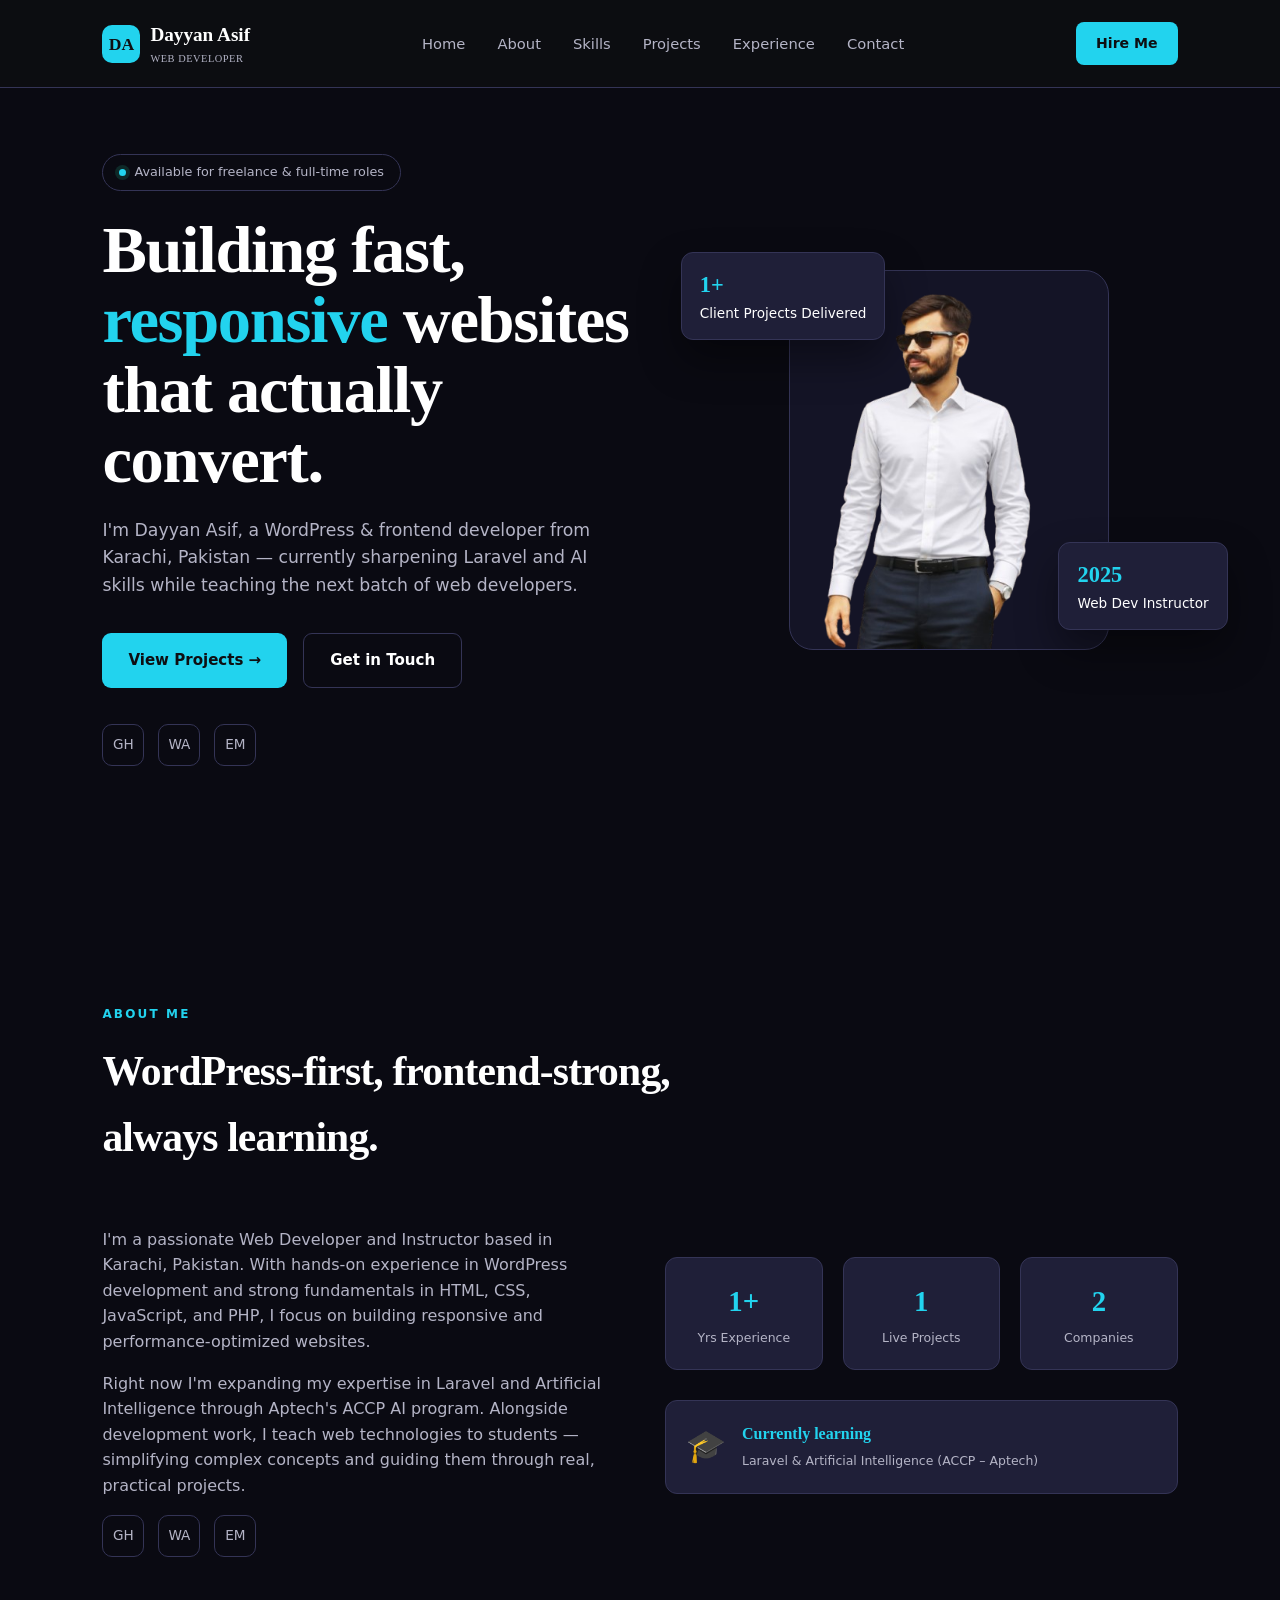
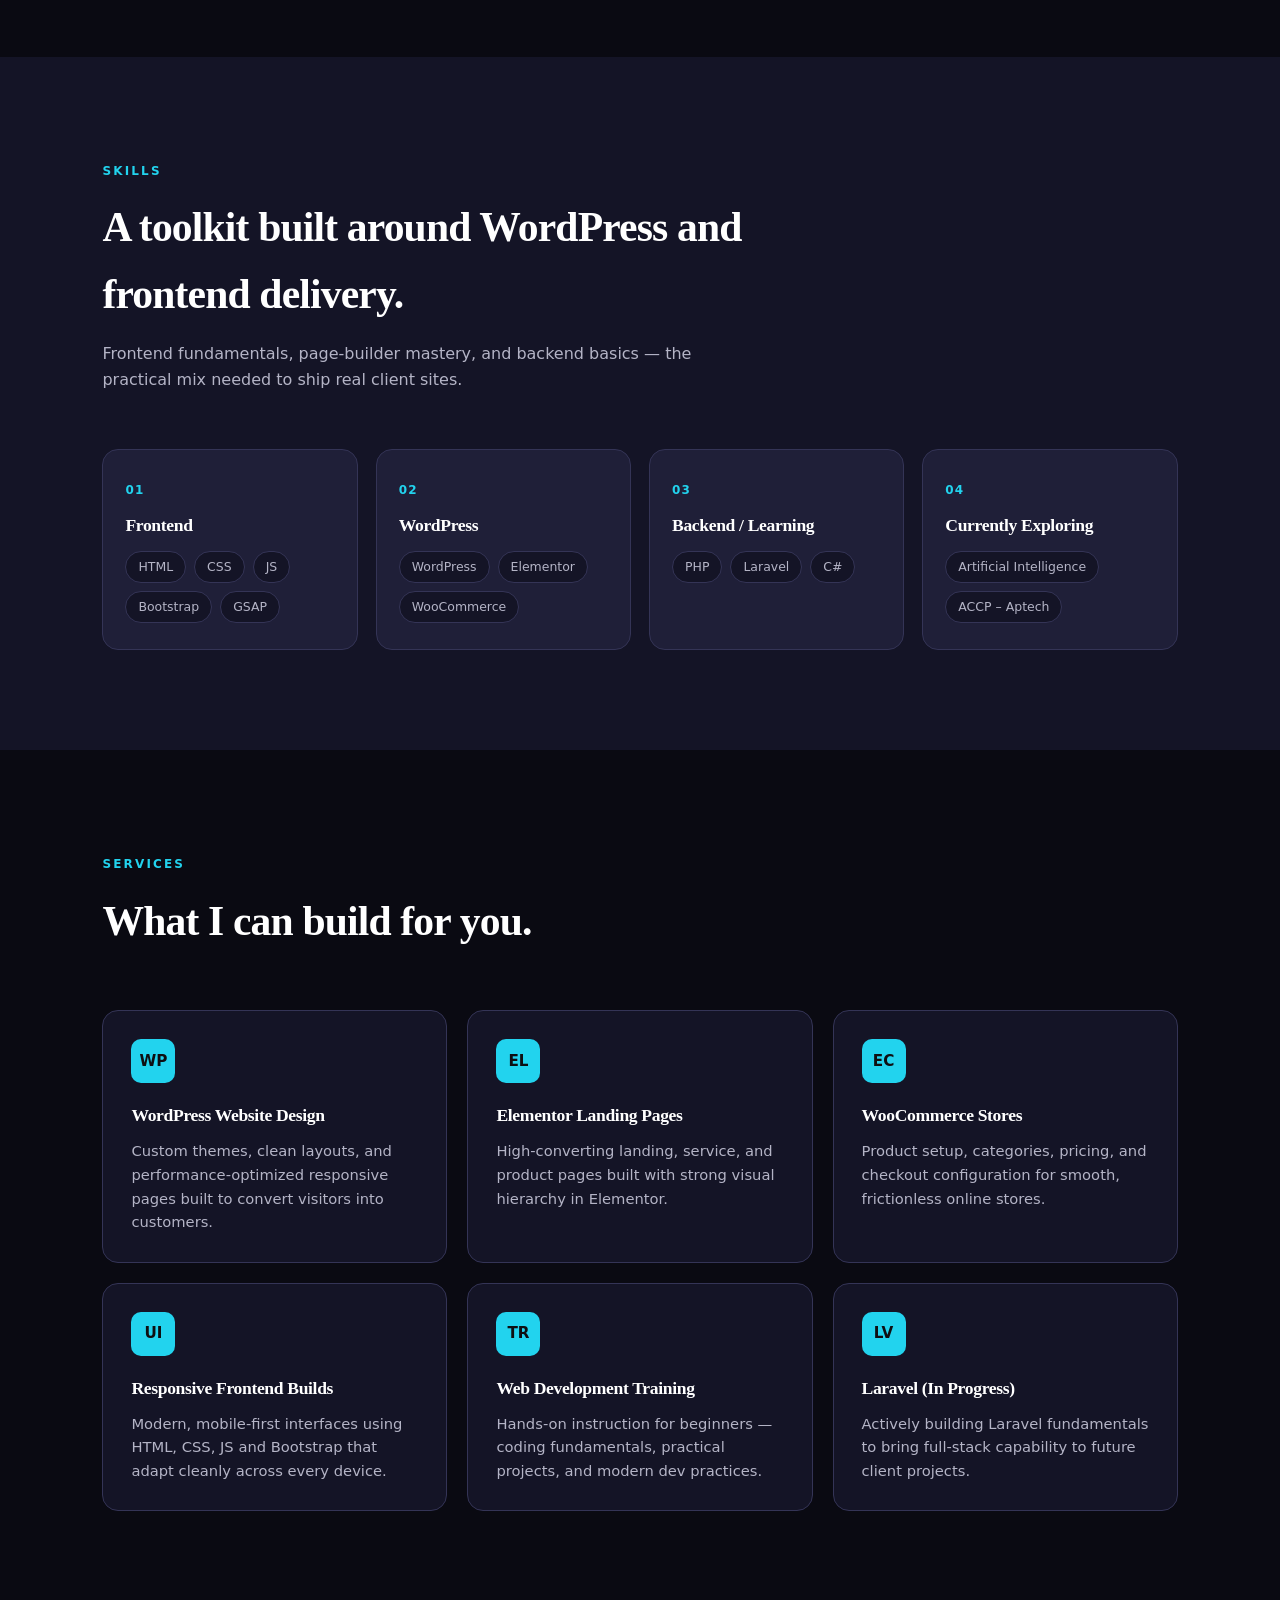
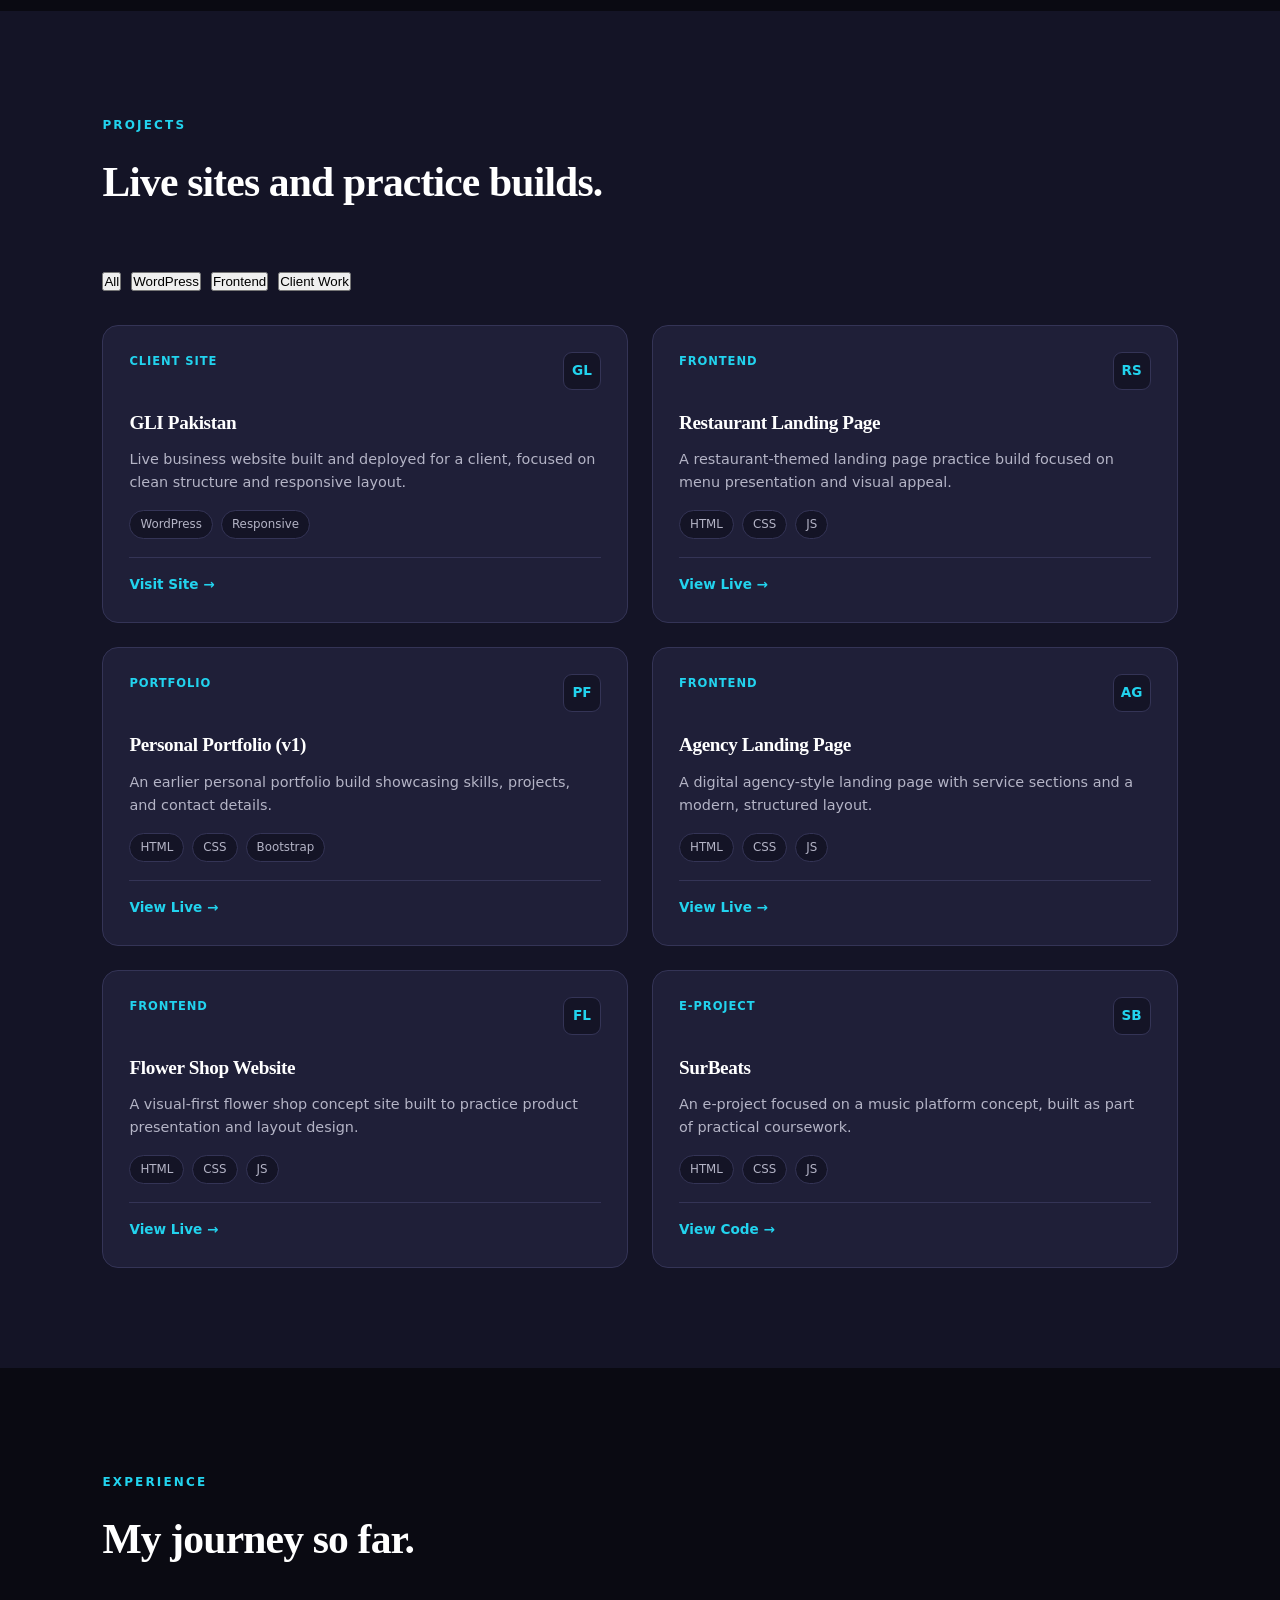
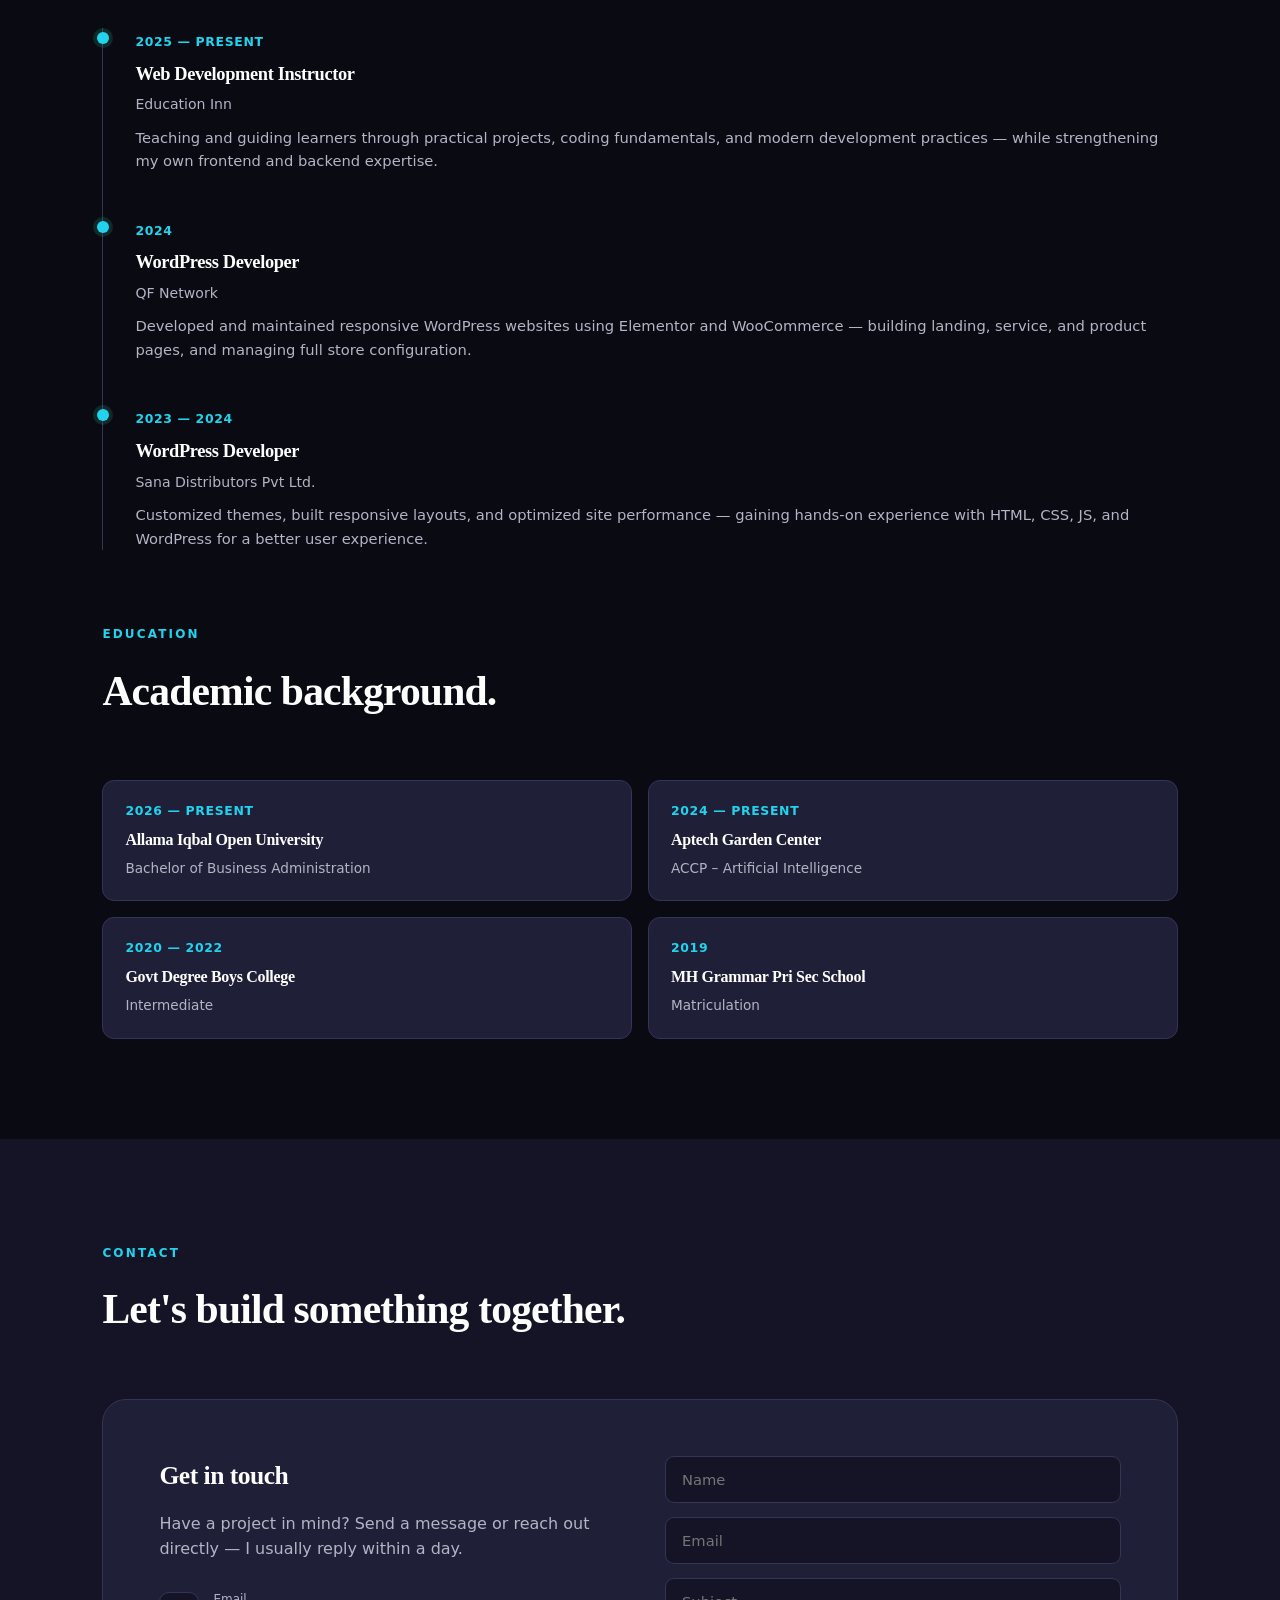
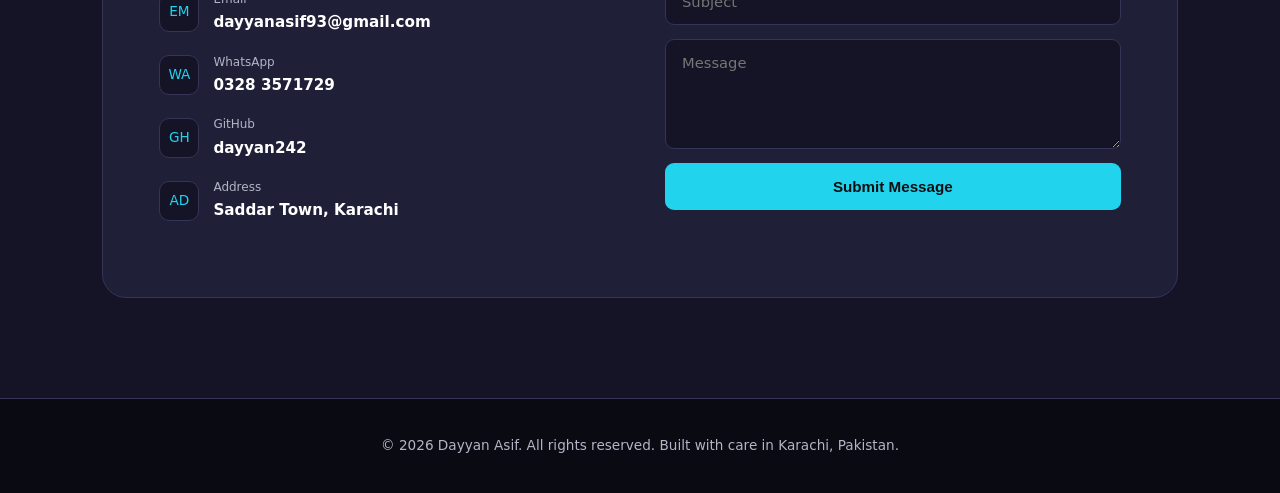
==== commit 053519a4: "updated" ====
--- a/index.html
+++ b/index.html
@@ -75,7 +75,7 @@
       <div>
         <div class="stat-row">
           <div class="stat-card"><strong>1+</strong><span>Yrs Experience</span></div>
-          <div class="stat-card"><strong>6</strong><span>Live Projects</span></div>
+          <div class="stat-card"><strong>1</strong><span>Live Projects</span></div>
           <div class="stat-card"><strong>2</strong><span>Companies</span></div>
         </div>
         <div class="stat-row" style="grid-template-columns:1fr;">
@@ -172,15 +172,24 @@
 
 <section id="projects" style="background:var(--bg-alt);">
   <div class="container">
+
     <div class="sec-head">
       <span class="eyebrow">Projects</span>
       <h2>Live sites and practice builds.</h2>
     </div>
+
+    <!-- Filter Buttons -->
     <div class="proj-filter">
-      <span class="active">All</span><span>WordPress</span><span>Frontend</span><span>Client Work</span>
-    </div>
+      <button class="filter-btn active" data-filter="all">All</button>
+      <button class="filter-btn" data-filter="wordpress">WordPress</button>
+      <button class="filter-btn" data-filter="frontend">Frontend</button>
+      <button class="filter-btn" data-filter="client">Client Work</button>
+    </div>
+
     <div class="proj-grid">
-      <div class="proj-card">
+
+      <!-- GLI Pakistan -->
+      <div class="proj-card" data-category="wordpress client">
         <div class="proj-top">
           <span class="proj-tag">Client Site</span>
           <div class="proj-init">GL</div>
@@ -188,11 +197,18 @@
         <div class="proj-body">
           <h4>GLI Pakistan</h4>
           <p>Live business website built and deployed for a client, focused on clean structure and responsive layout.</p>
-          <div class="proj-feats"><span>WordPress</span><span>Responsive</span></div>
-          <div class="proj-actions"><a href="http://glipk.com/" target="_blank">Visit Site →</a></div>
-        </div>
-      </div>
-      <div class="proj-card">
+          <div class="proj-feats">
+            <span>WordPress</span>
+            <span>Responsive</span>
+          </div>
+          <div class="proj-actions">
+            <a href="http://glipk.com/" target="_blank">Visit Site →</a>
+          </div>
+        </div>
+      </div>
+
+      <!-- Restaurant -->
+      <div class="proj-card" data-category="frontend">
         <div class="proj-top">
           <span class="proj-tag">Frontend</span>
           <div class="proj-init">RS</div>
@@ -200,11 +216,19 @@
         <div class="proj-body">
           <h4>Restaurant Landing Page</h4>
           <p>A restaurant-themed landing page practice build focused on menu presentation and visual appeal.</p>
-          <div class="proj-feats"><span>HTML</span><span>CSS</span><span>JS</span></div>
-          <div class="proj-actions"><a href="https://dayyan242.github.io/Restaurant/" target="_blank">View Live →</a></div>
-        </div>
-      </div>
-      <div class="proj-card">
+          <div class="proj-feats">
+            <span>HTML</span>
+            <span>CSS</span>
+            <span>JS</span>
+          </div>
+          <div class="proj-actions">
+            <a href="https://dayyan242.github.io/Restaurant/" target="_blank">View Live →</a>
+          </div>
+        </div>
+      </div>
+
+      <!-- Portfolio -->
+      <div class="proj-card" data-category="frontend">
         <div class="proj-top">
           <span class="proj-tag">Portfolio</span>
           <div class="proj-init">PF</div>
@@ -212,11 +236,19 @@
         <div class="proj-body">
           <h4>Personal Portfolio (v1)</h4>
           <p>An earlier personal portfolio build showcasing skills, projects, and contact details.</p>
-          <div class="proj-feats"><span>HTML</span><span>CSS</span><span>Bootstrap</span></div>
-          <div class="proj-actions"><a href="https://dayyan242.github.io/Dayyan-Portfolio/" target="_blank">View Live →</a></div>
-        </div>
-      </div>
-      <div class="proj-card">
+          <div class="proj-feats">
+            <span>HTML</span>
+            <span>CSS</span>
+            <span>Bootstrap</span>
+          </div>
+          <div class="proj-actions">
+            <a href="https://dayyan242.github.io/Dayyan-Portfolio/" target="_blank">View Live →</a>
+          </div>
+        </div>
+      </div>
+
+      <!-- Agency -->
+      <div class="proj-card" data-category="frontend">
         <div class="proj-top">
           <span class="proj-tag">Frontend</span>
           <div class="proj-init">AG</div>
@@ -224,11 +256,19 @@
         <div class="proj-body">
           <h4>Agency Landing Page</h4>
           <p>A digital agency-style landing page with service sections and a modern, structured layout.</p>
-          <div class="proj-feats"><span>HTML</span><span>CSS</span><span>JS</span></div>
-          <div class="proj-actions"><a href="https://dayyan242.github.io/agency/" target="_blank">View Live →</a></div>
-        </div>
-      </div>
-      <div class="proj-card">
+          <div class="proj-feats">
+            <span>HTML</span>
+            <span>CSS</span>
+            <span>JS</span>
+          </div>
+          <div class="proj-actions">
+            <a href="https://dayyan242.github.io/agency/" target="_blank">View Live →</a>
+          </div>
+        </div>
+      </div>
+
+      <!-- Flower Shop -->
+      <div class="proj-card" data-category="frontend">
         <div class="proj-top">
           <span class="proj-tag">Frontend</span>
           <div class="proj-init">FL</div>
@@ -236,22 +276,37 @@
         <div class="proj-body">
           <h4>Flower Shop Website</h4>
           <p>A visual-first flower shop concept site built to practice product presentation and layout design.</p>
-          <div class="proj-feats"><span>HTML</span><span>CSS</span><span>JS</span></div>
-          <div class="proj-actions"><a href="https://dayyan242.github.io/flower/" target="_blank">View Live →</a></div>
-        </div>
-      </div>
-      <div class="proj-card">
+          <div class="proj-feats">
+            <span>HTML</span>
+            <span>CSS</span>
+            <span>JS</span>
+          </div>
+          <div class="proj-actions">
+            <a href="https://dayyan242.github.io/flower/" target="_blank">View Live →</a>
+          </div>
+        </div>
+      </div>
+
+      <!-- SurBeats -->
+      <div class="proj-card" data-category="frontend">
         <div class="proj-top">
           <span class="proj-tag">E-Project</span>
           <div class="proj-init">SB</div>
         </div>
         <div class="proj-body">
           <h4>SurBeats</h4>
-          <p>An e-project focused on music/beats platform concept, built as part of practical coursework.</p>
-          <div class="proj-feats"><span>HTML</span><span>CSS</span><span>JS</span></div>
-          <div class="proj-actions"><a href="https://github.com/dayyan242/E-Project-SurBeats" target="_blank">View Code →</a></div>
-        </div>
-      </div>
+          <p>An e-project focused on a music platform concept, built as part of practical coursework.</p>
+          <div class="proj-feats">
+            <span>HTML</span>
+            <span>CSS</span>
+            <span>JS</span>
+          </div>
+          <div class="proj-actions">
+            <a href="https://github.com/dayyan242/E-Project-SurBeats" target="_blank">View Code →</a>
+          </div>
+        </div>
+      </div>
+
     </div>
   </div>
 </section>
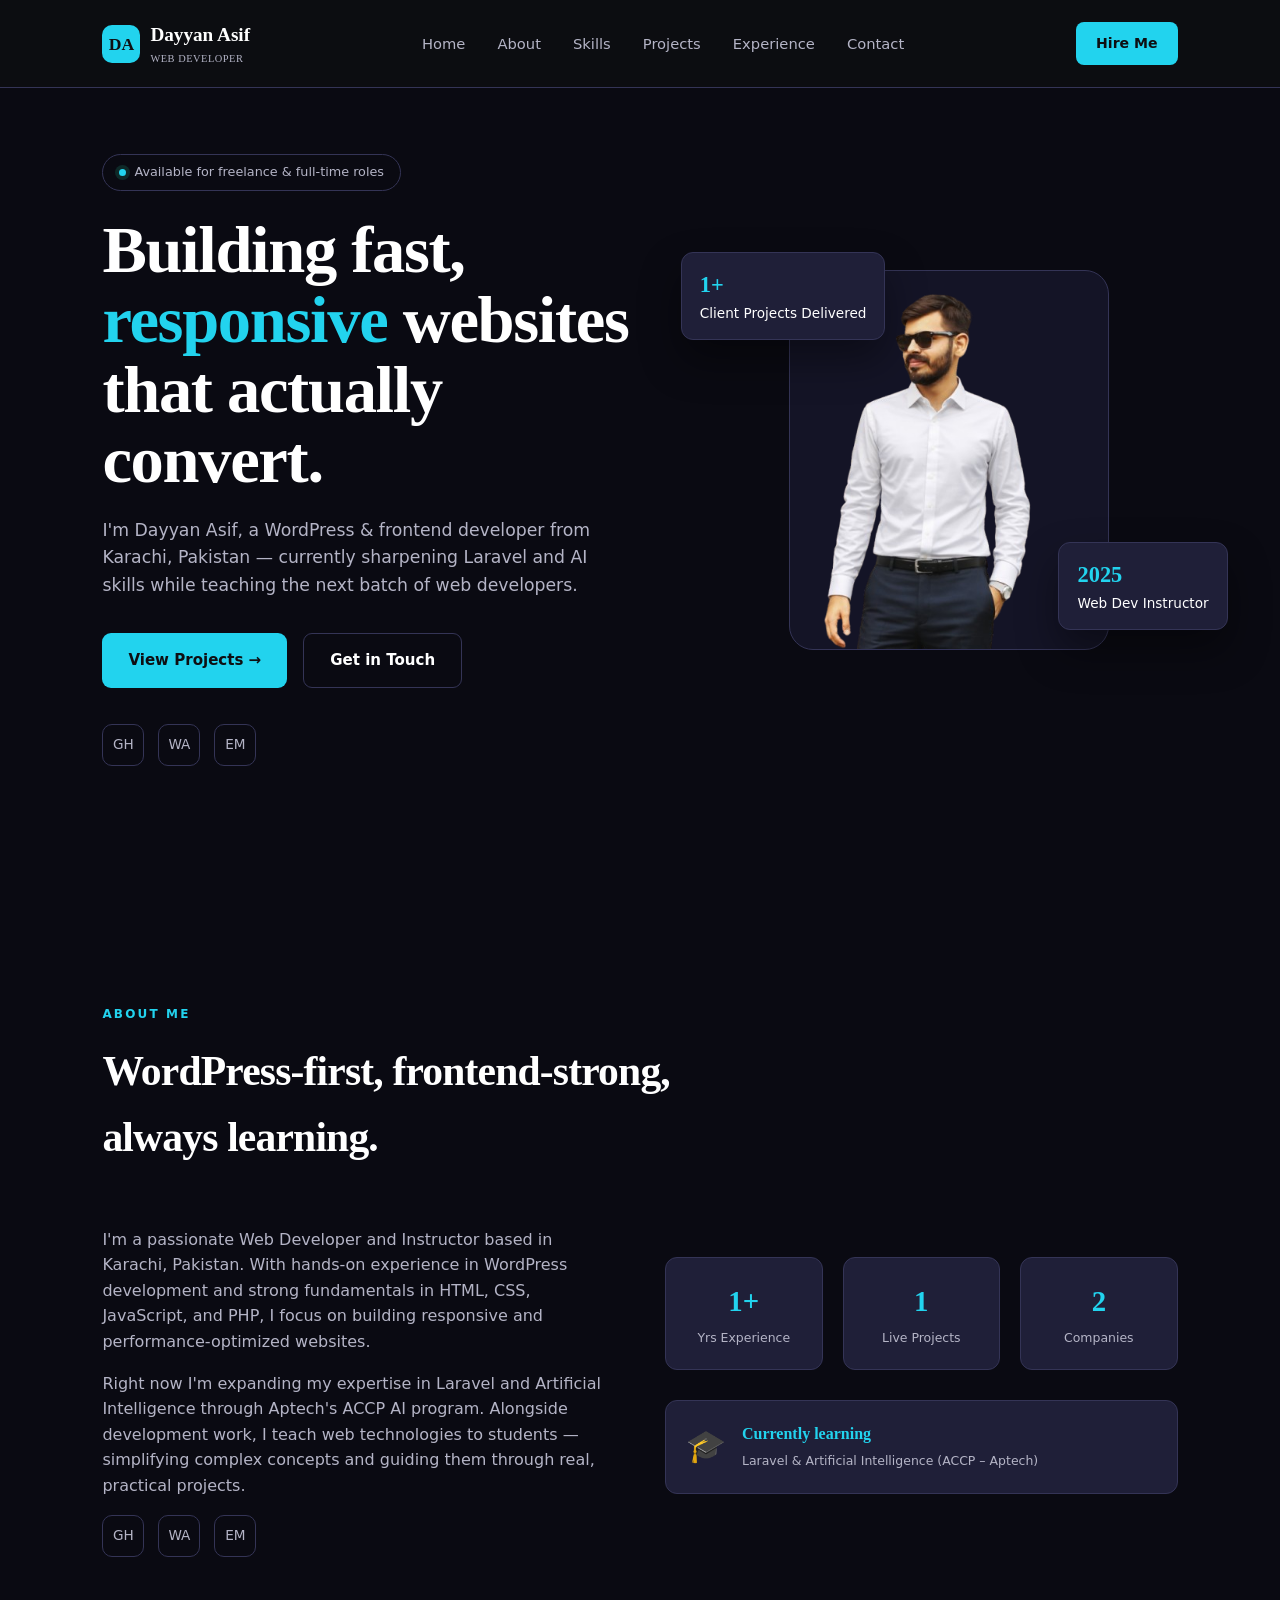
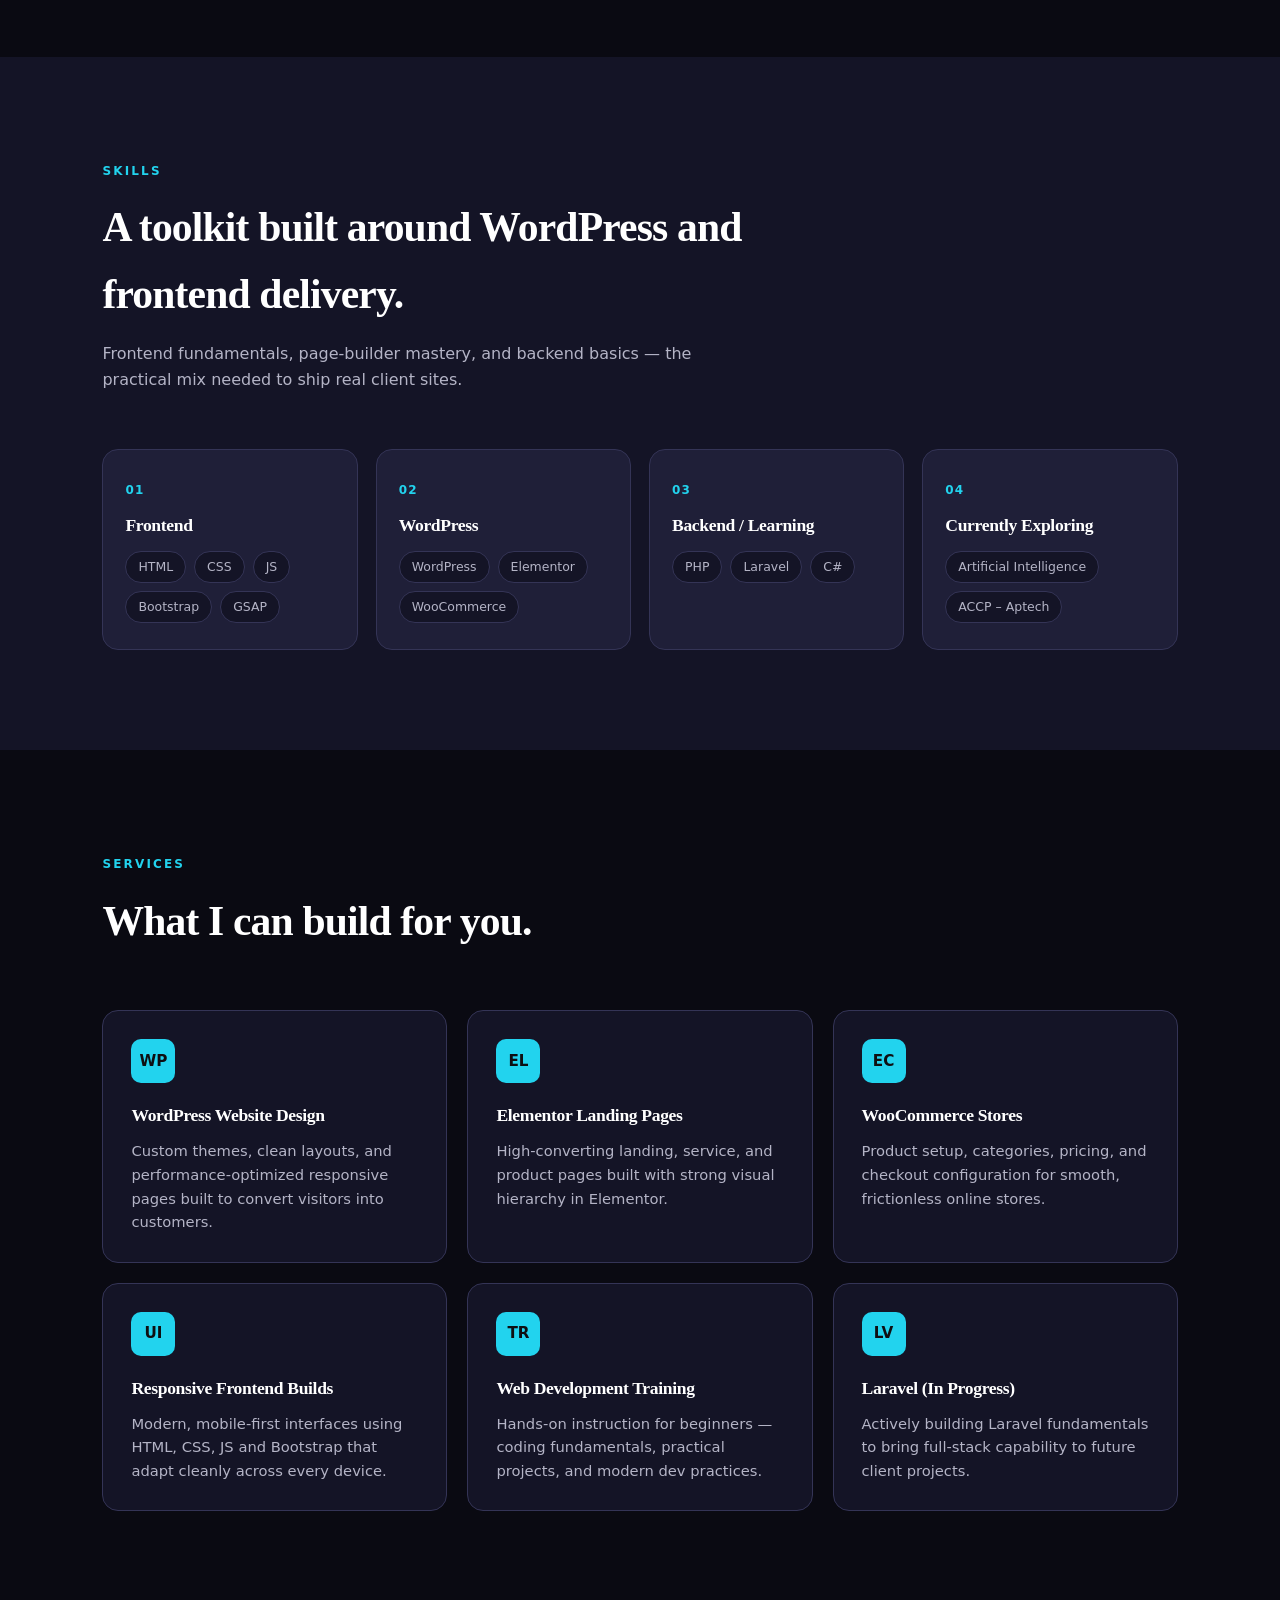
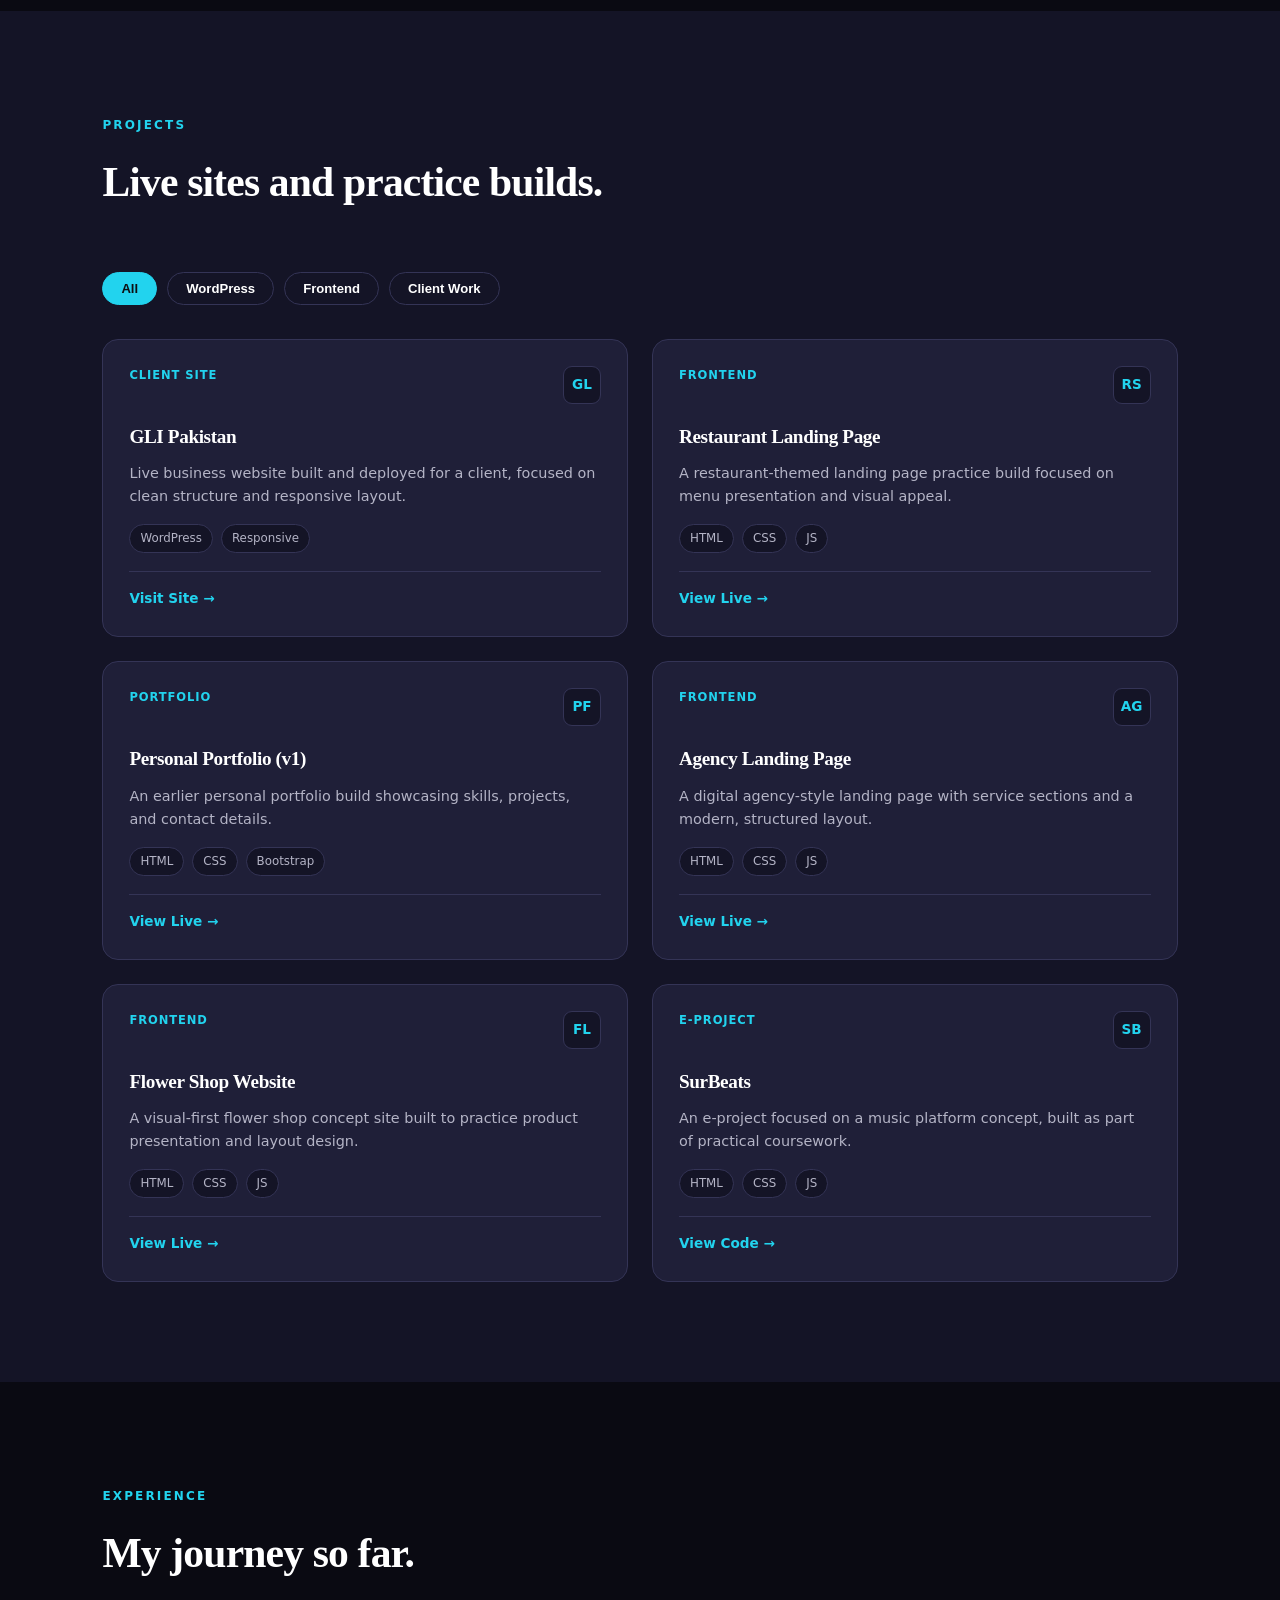
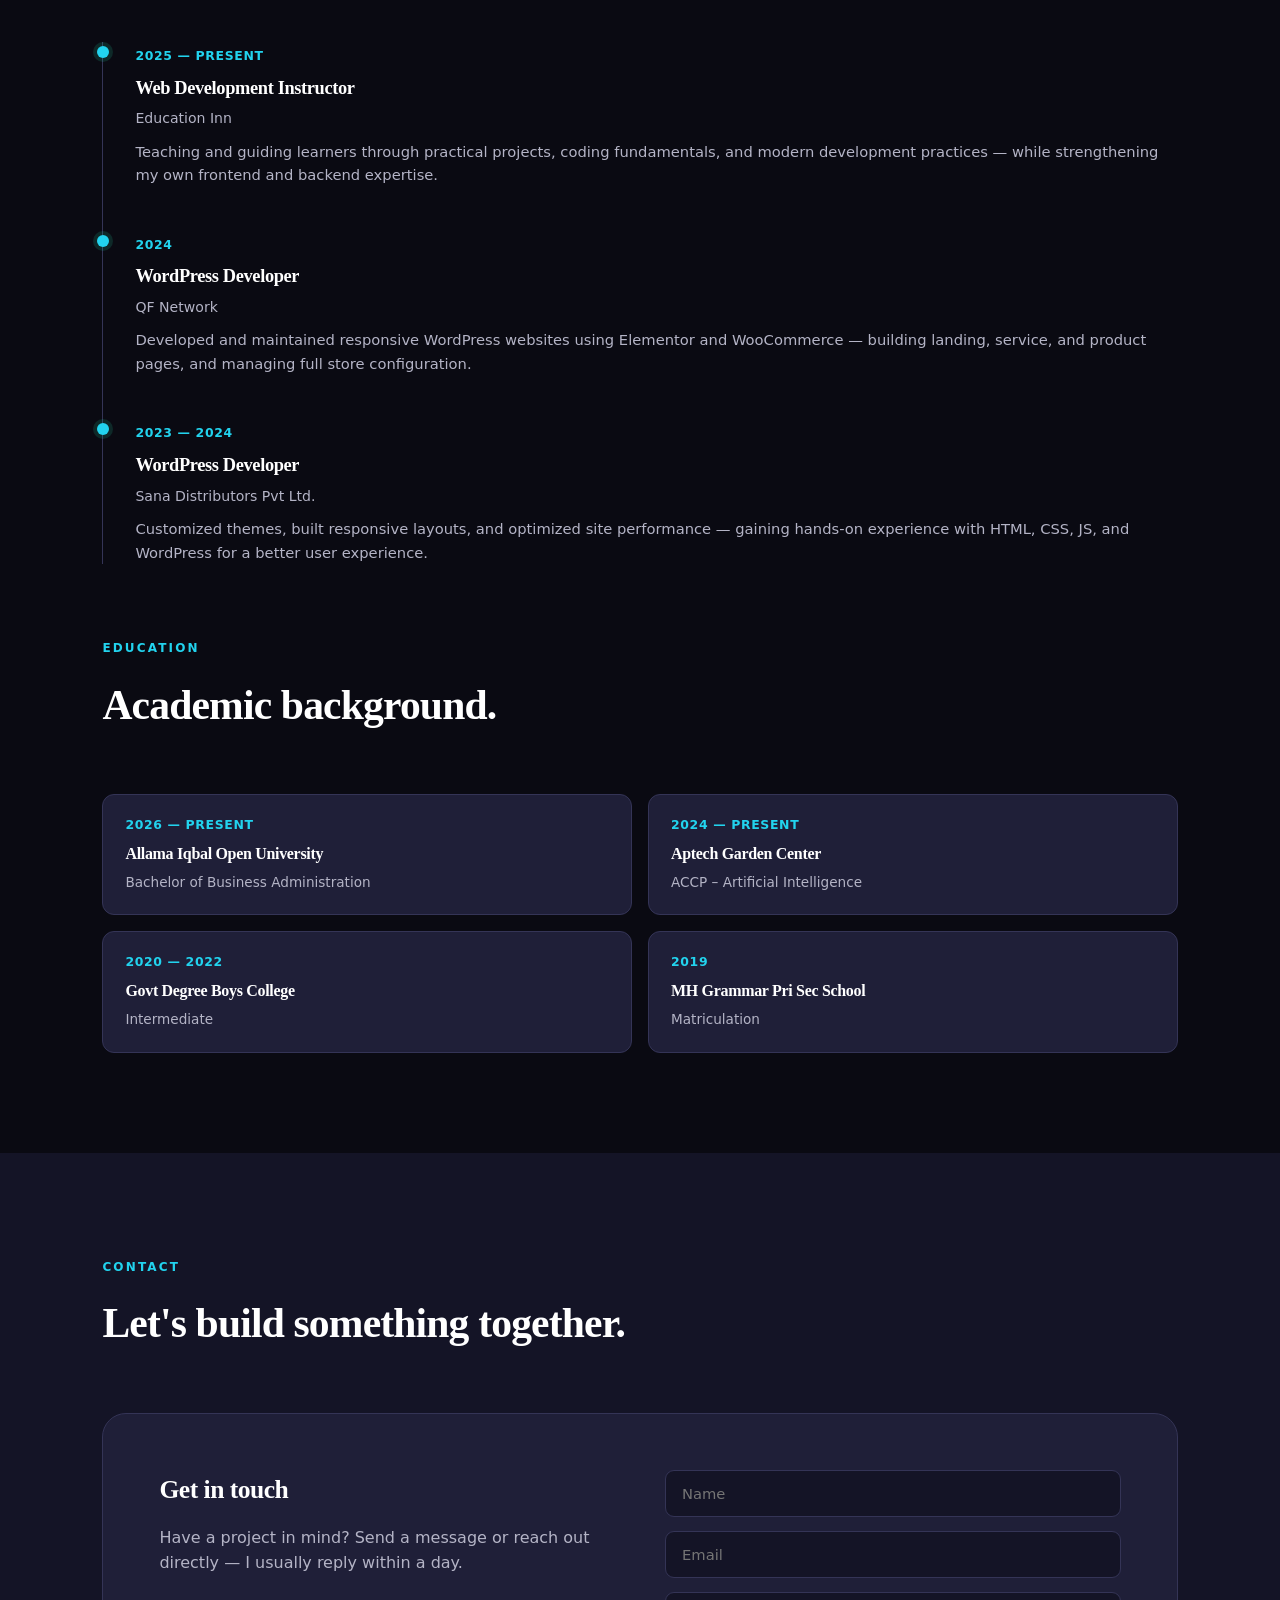
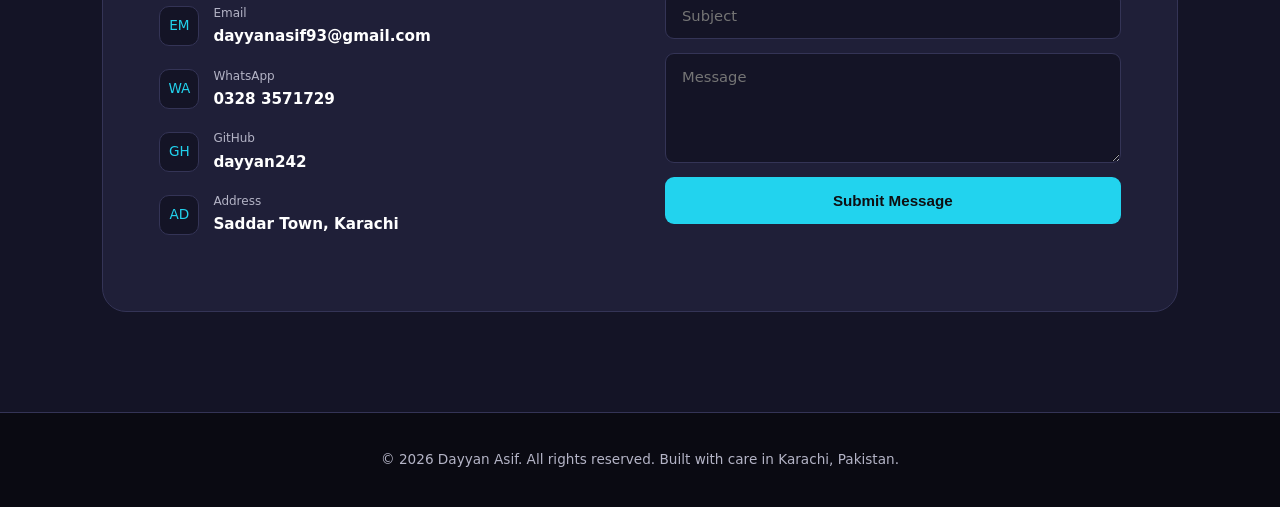
==== commit 950d5598: "updated" ====
--- a/index.html
+++ b/index.html
@@ -262,7 +262,7 @@
             <span>JS</span>
           </div>
           <div class="proj-actions">
-            <a href="https://dayyan242.github.io/agency/" target="_blank">View Live →</a>
+            <a href="https://dayyan-dev.github.io/agency/" target="_blank">View Live →</a>
           </div>
         </div>
       </div>
--- a/style.css
+++ b/style.css
@@ -181,11 +181,11 @@
 
   /* PROJECTS */
   .proj-filter{display:flex; gap:10px; margin-bottom:34px; flex-wrap:wrap;}
-  .proj-filter span{
+  .proj-filter button{
     border:1px solid var(--line); padding:8px 18px; border-radius:100px;
-    font-size:0.82rem; color:var(--muted);
-  }
-  .proj-filter span.active{background:var(--accent2); color:#0e0f12; border-color:var(--accent2);}
+    font-size:0.82rem; color:#fff; font-weight:600; background:var(--bg-alt); cursor:pointer;
+  }
+  .proj-filter button.active{background:var(--accent2); color:#0e0f12; border-color:var(--accent2);}
   .proj-grid{display:grid; grid-template-columns:repeat(2, 1fr); gap:24px;}
   .proj-card{
     background:var(--card); border:1px solid var(--line); border-radius:var(--radius);
@@ -194,6 +194,16 @@
   .proj-top{
     padding:26px 26px 0; display:flex; justify-content:space-between; align-items:flex-start;
   }
+  .proj-card.hide{
+    display:none;
+}
+.proj-card{
+    transition:all .3s ease;
+}
+
+.proj-card.hide{
+    display:none;
+}
   .proj-tag{font-size:0.72rem; color:var(--accent2); text-transform:uppercase; letter-spacing:0.08em; font-weight:700;}
   .proj-init{
     width:38px; height:38px; border-radius:9px; background:var(--bg-alt);
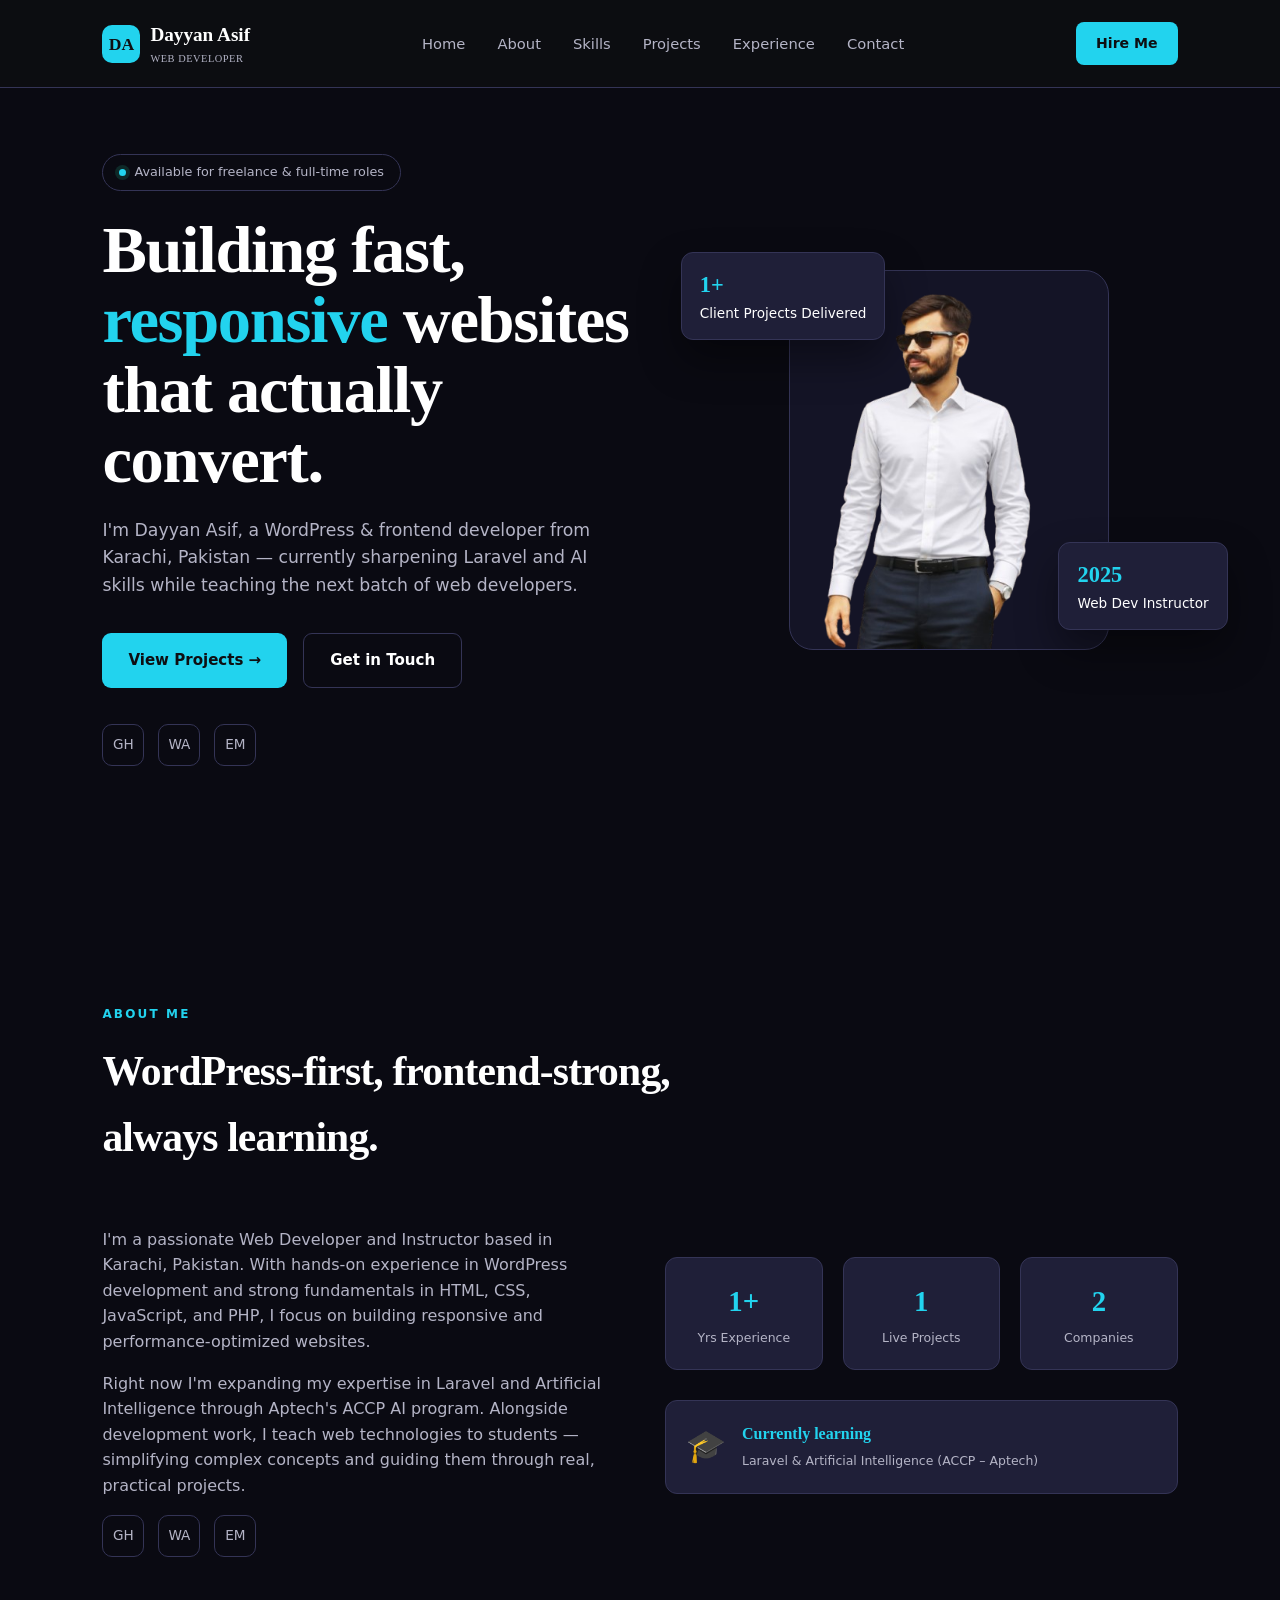
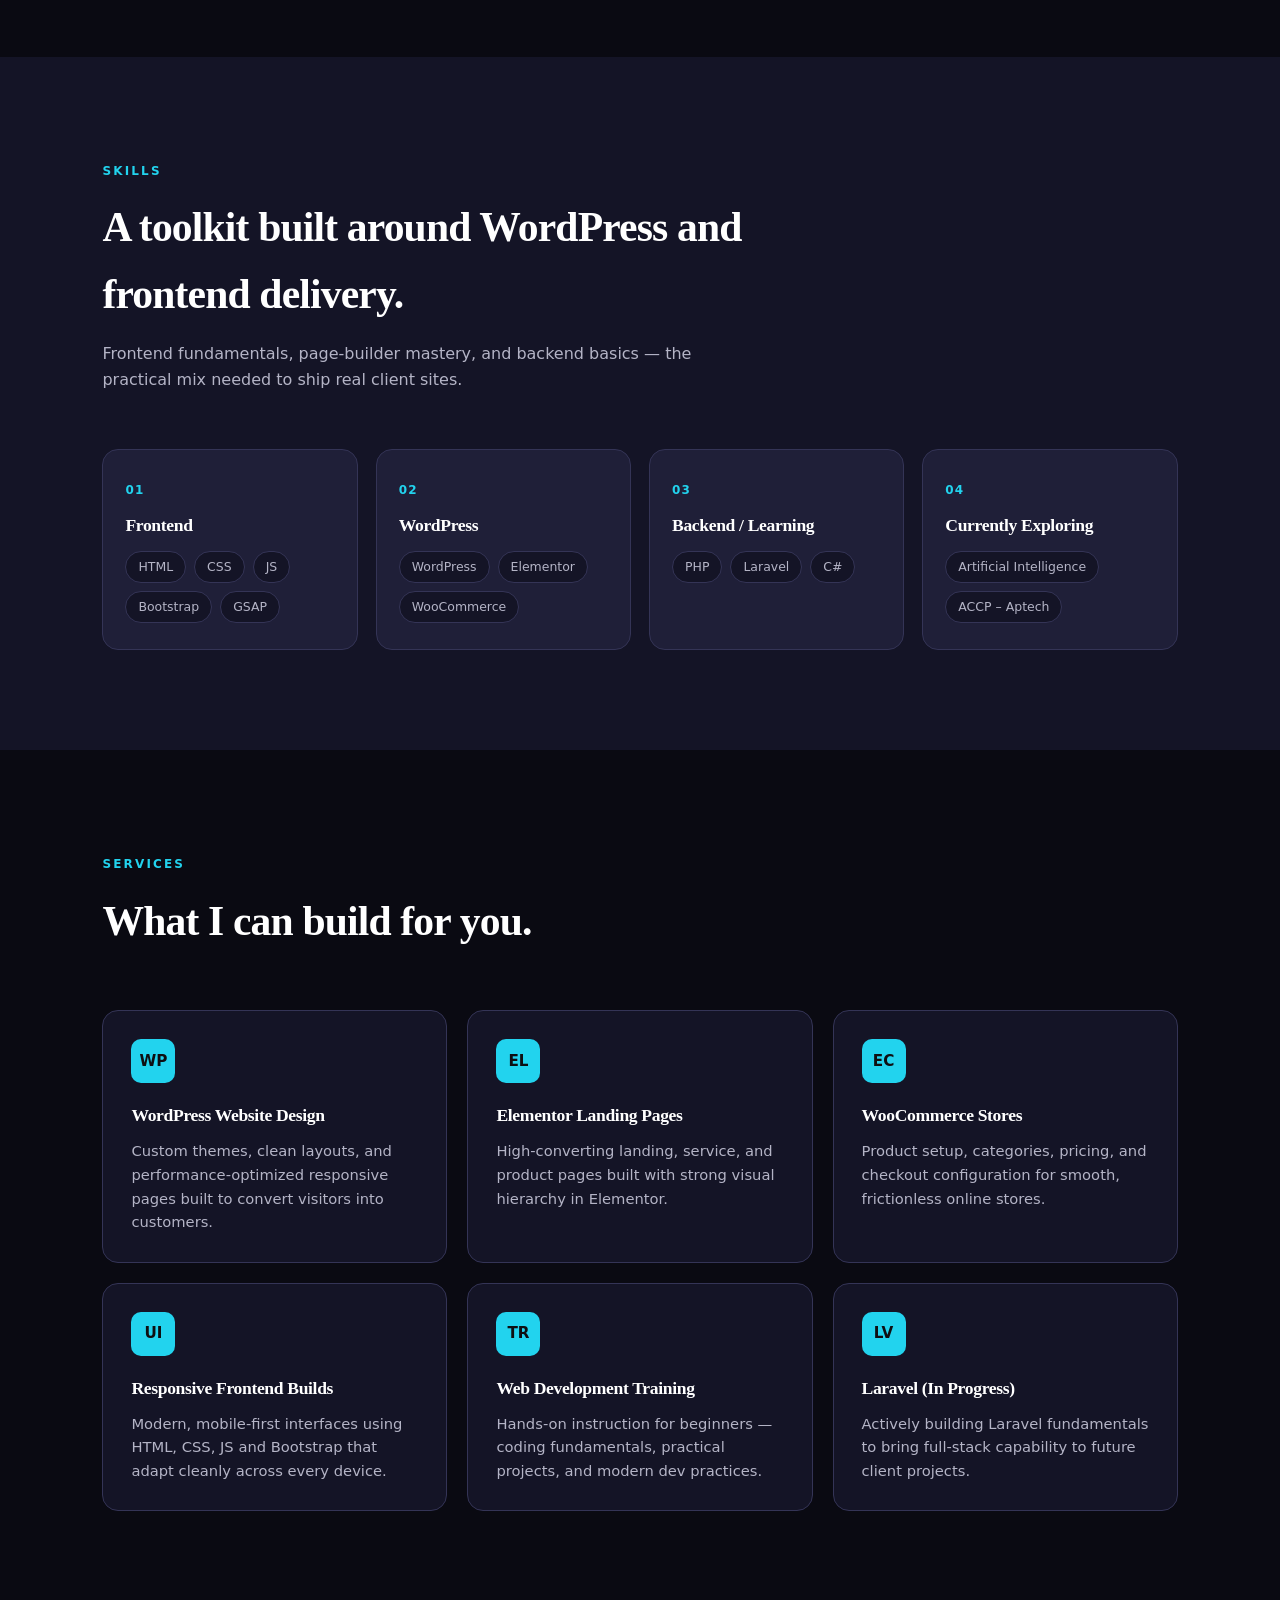
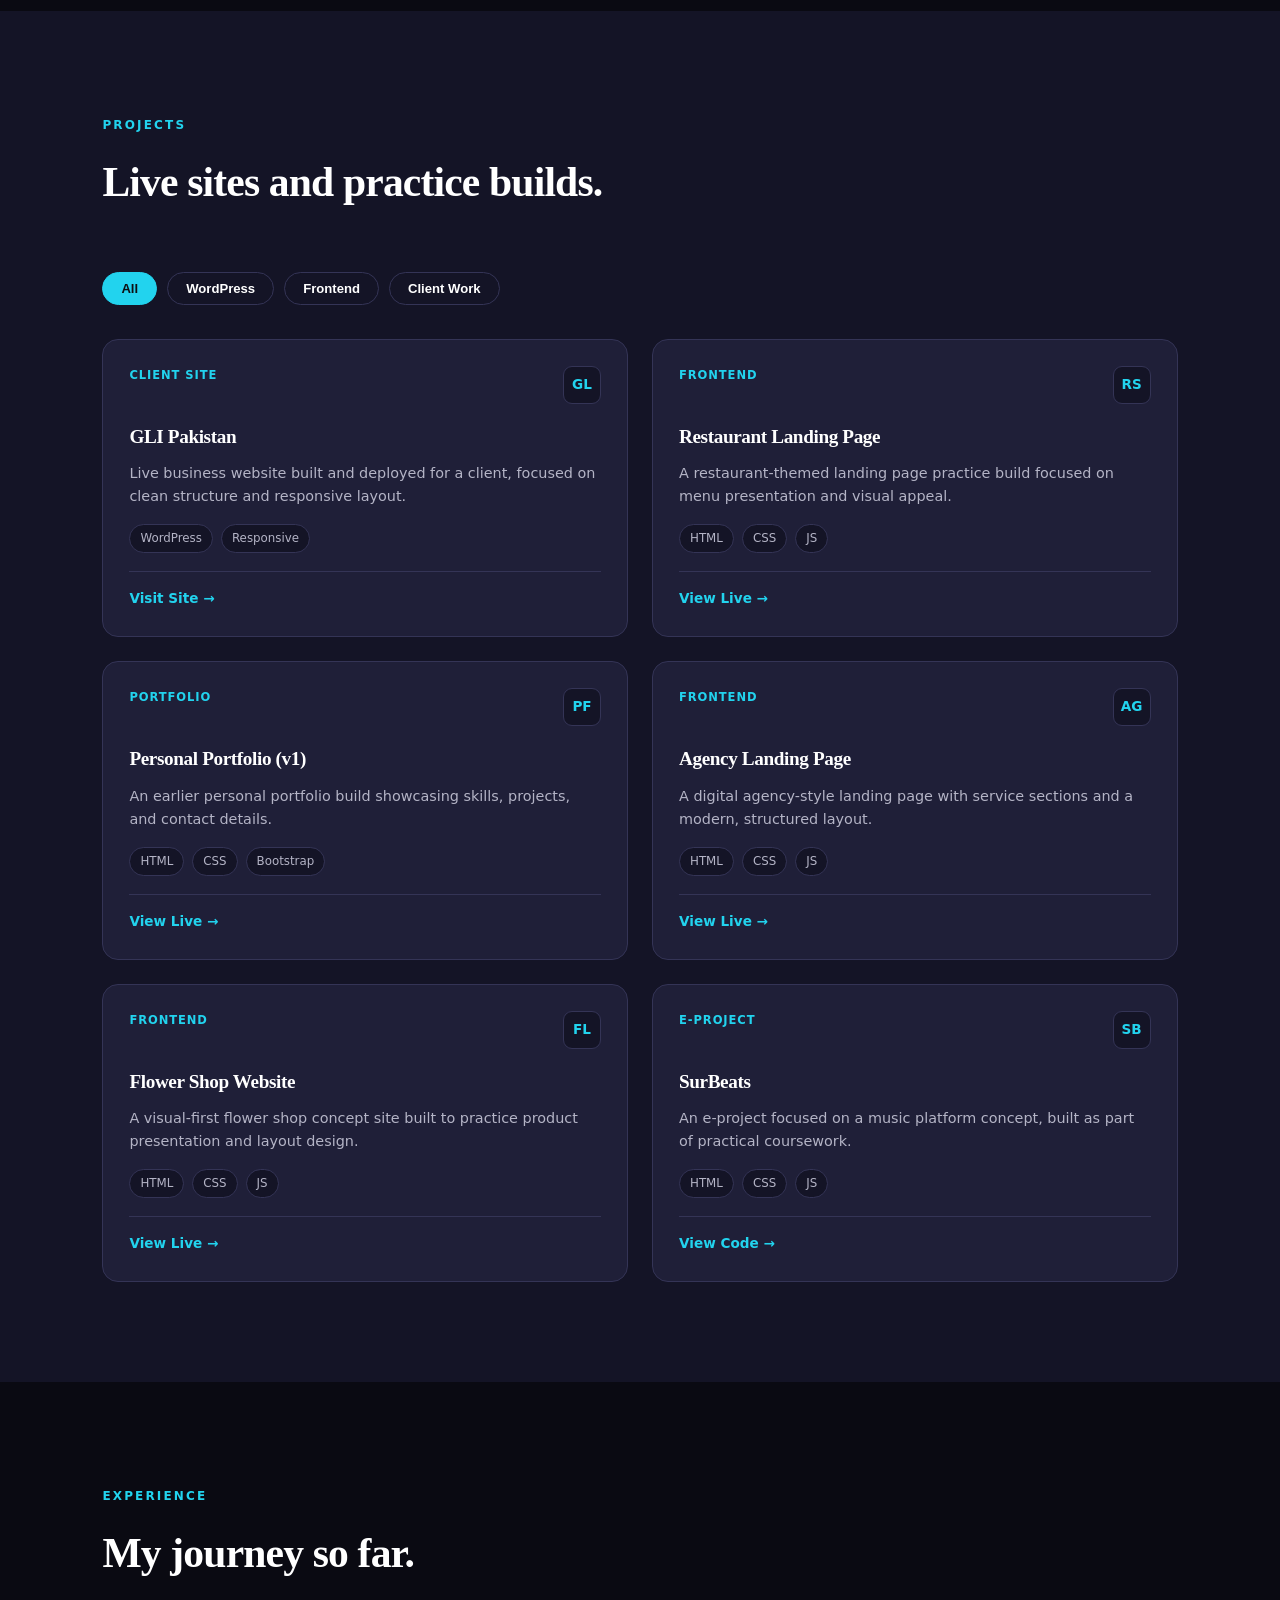
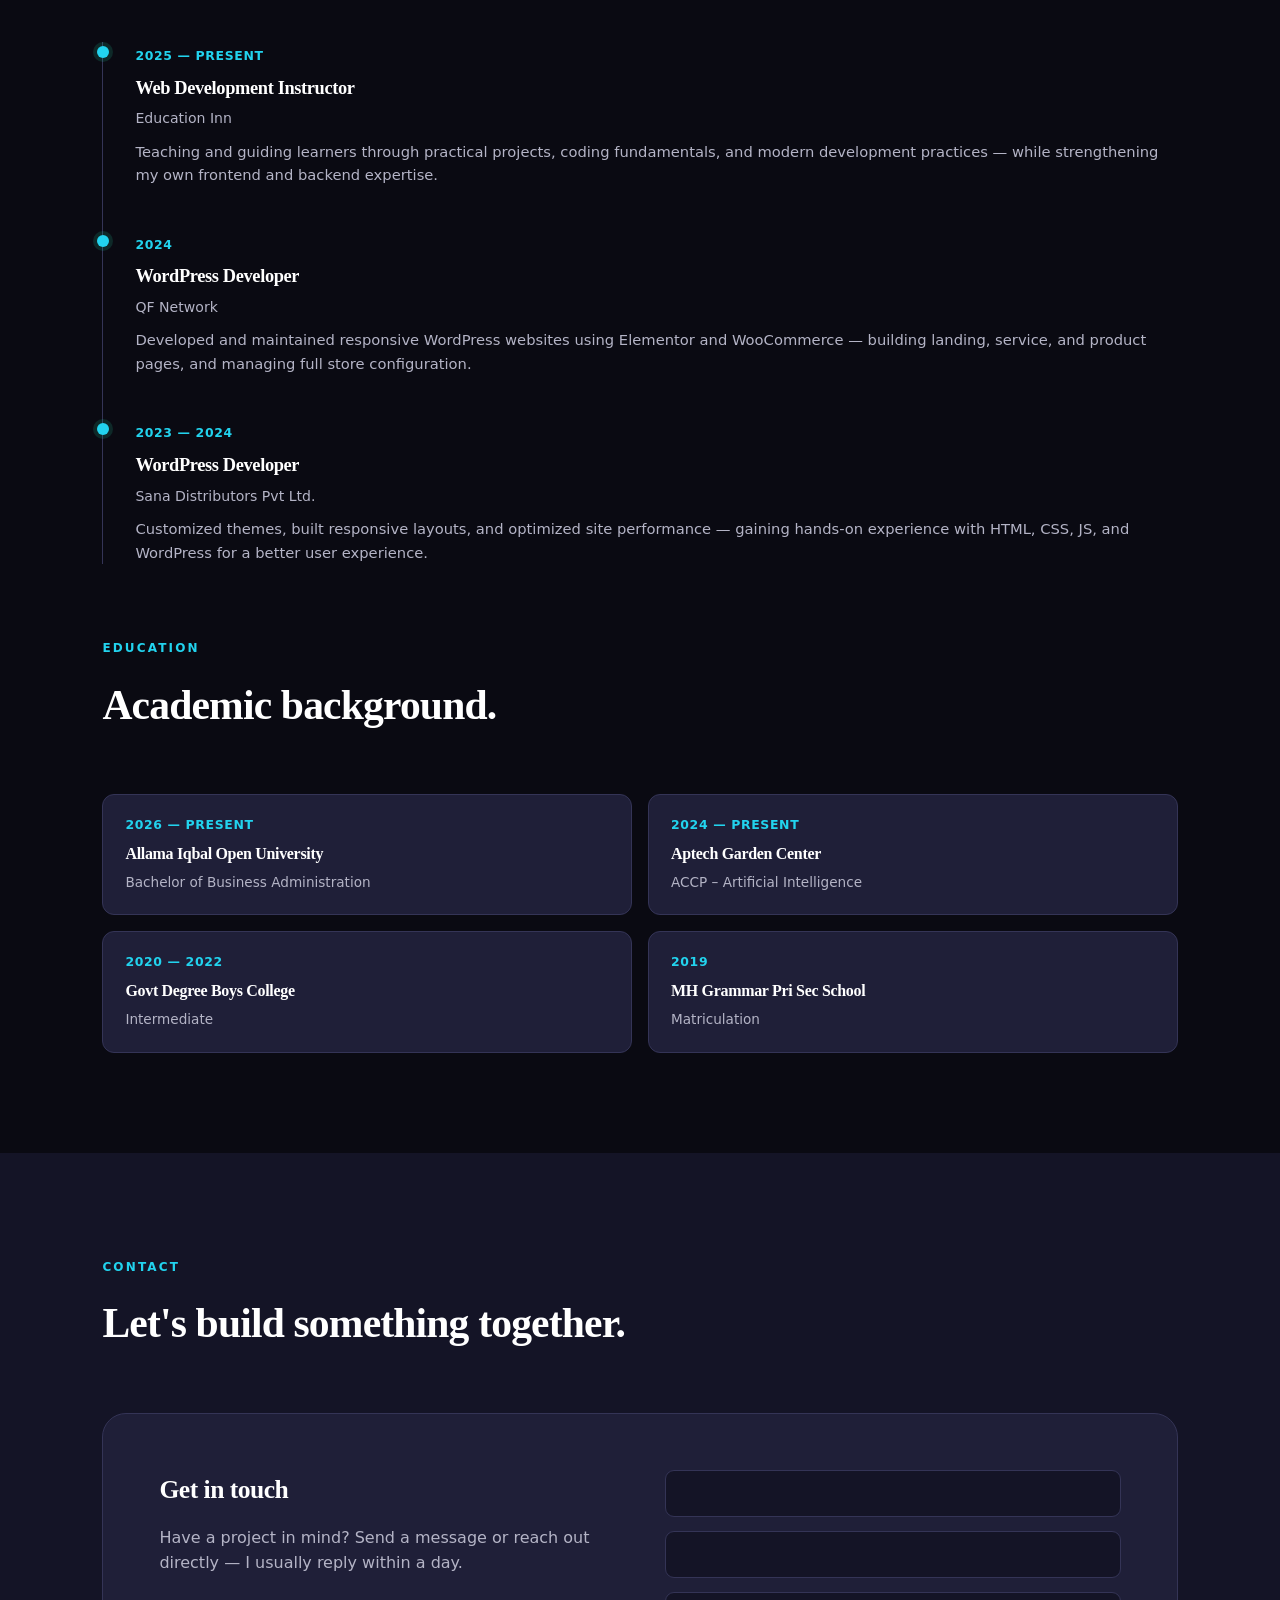
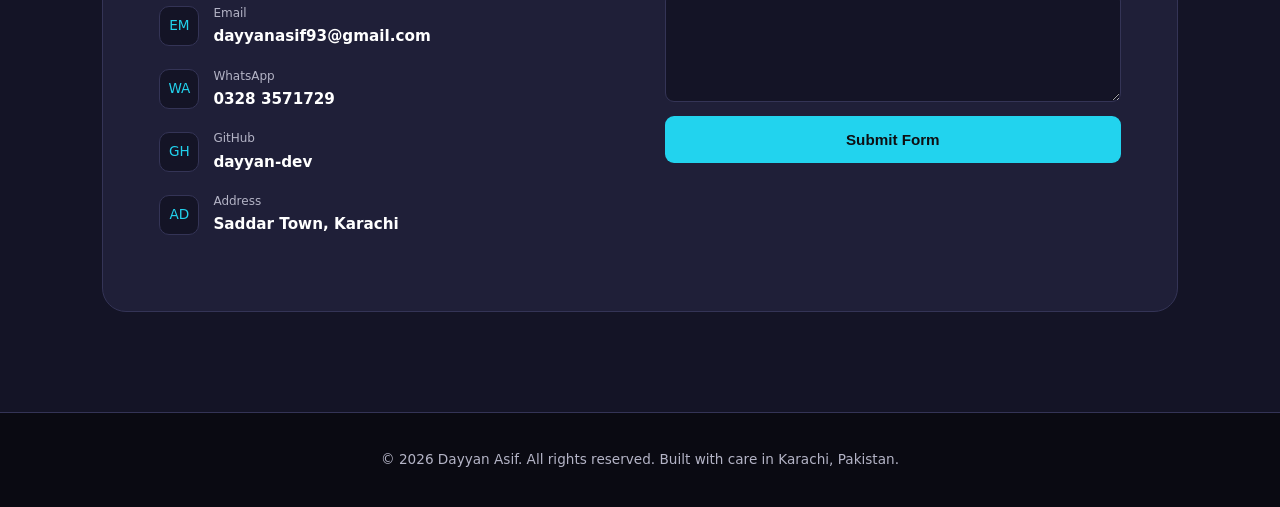
==== commit 79193f94: "updated" ====
--- a/index.html
+++ b/index.html
@@ -1,414 +1,435 @@
 <!DOCTYPE html>
 <html lang="en">
+
 <head>
-<meta charset="UTF-8">
-<meta name="viewport" content="width=device-width, initial-scale=1.0">
-<title>Dayyan Asif — Web Developer</title>
-<link rel="stylesheet" href="style.css">
+  <meta charset="UTF-8">
+  <meta name="viewport" content="width=device-width, initial-scale=1.0">
+  <title>Dayyan Asif — Web Developer</title>
+  <link rel="stylesheet" href="style.css">
 </head>
+
 <body>
 
-<header>
-  <div class="logo">
-    <div class="logo-mark">DA</div>
-    <div>Dayyan Asif<small>WEB DEVELOPER</small></div>
-  </div>
-  <nav>
-    <ul>
-      <li><a href="#home">Home</a></li>
-      <li><a href="#about">About</a></li>
-      <li><a href="#skills">Skills</a></li>
-      <li><a href="#projects">Projects</a></li>
-      <li><a href="#experience">Experience</a></li>
-      <li><a href="#contact">Contact</a></li>
-    </ul>
-  </nav>
-  <a href="#contact" class="nav-cta">Hire Me</a>
-  <button class="menu-btn"><span></span><span></span><span></span></button>
-</header>
-
-<section class="hero" id="home">
-  <div class="container hero-grid">
-    <div>
-      <div class="badge"><span class="dot"></span> Available for freelance & full-time roles</div>
-      <h1>Building fast, <em>responsive</em> websites that actually convert.</h1>
-      <p class="lead">I'm Dayyan Asif, a WordPress & frontend developer from Karachi, Pakistan — currently sharpening Laravel and AI skills while teaching the next batch of web developers.</p>
-      <div class="btn-row">
-        <a href="#projects" class="btn btn-primary">View Projects →</a>
-        <a href="#contact" class="btn btn-ghost">Get in Touch</a>
-      </div>
-      <div class="social-row">
-        <a href="https://dayyan242.github.io/Dayyan-Portfolio/" target="_blank" title="GitHub">GH</a>
-        <a href="https://wa.me/923283571729" target="_blank" title="WhatsApp">WA</a>
-        <a href="mailto:dayyanasif93@gmail.com" title="Email">EM</a>
-      </div>
-    </div>
-    <div class="hero-visual">
-      <div class="photo-frame">
-        <img src="assets/dayyan.png" alt="placeholder">
-        <div style="width:100%;height:100%;display:flex;align-items:center;justify-content:center;background:linear-gradient(160deg,#1c1d23,#0e0f12);color:var(--muted);font-size:0.85rem;text-align:center;padding:20px;">
-          Replace this frame<br>with your photo
-        </div>
-      </div>
-      <div class="float-card float-1"><strong>1+</strong>Client Projects Delivered</div>
-      <div class="float-card float-2"><strong>2025</strong>Web Dev Instructor</div>
-    </div>
-  </div>
-</section>
-
-<section id="about">
-  <div class="container">
-    <div class="sec-head">
-      <span class="eyebrow">About Me</span>
-      <h2>WordPress-first, frontend-strong, always learning.</h2>
-    </div>
-    <div class="about-grid">
+  <header>
+    <div class="logo">
+      <div class="logo-mark">DA</div>
+      <div>Dayyan Asif<small>WEB DEVELOPER</small></div>
+    </div>
+    <nav>
+      <ul>
+        <li><a href="#home">Home</a></li>
+        <li><a href="#about">About</a></li>
+        <li><a href="#skills">Skills</a></li>
+        <li><a href="#projects">Projects</a></li>
+        <li><a href="#experience">Experience</a></li>
+        <li><a href="#contact">Contact</a></li>
+      </ul>
+    </nav>
+    <a href="#contact" class="nav-cta">Hire Me</a>
+    <button class="menu-btn"><span></span><span></span><span></span></button>
+  </header>
+
+  <section class="hero" id="home">
+    <div class="container hero-grid">
       <div>
-        <p>I'm a passionate Web Developer and Instructor based in Karachi, Pakistan. With hands-on experience in WordPress development and strong fundamentals in HTML, CSS, JavaScript, and PHP, I focus on building responsive and performance-optimized websites.</p>
-        <p>Right now I'm expanding my expertise in Laravel and Artificial Intelligence through Aptech's ACCP AI program. Alongside development work, I teach web technologies to students — simplifying complex concepts and guiding them through real, practical projects.</p>
+        <div class="badge"><span class="dot"></span> Available for freelance & full-time roles</div>
+        <h1>Building fast, <em>responsive</em> websites that actually convert.</h1>
+        <p class="lead">I'm Dayyan Asif, a WordPress & frontend developer from Karachi, Pakistan — currently sharpening
+          Laravel and AI skills while teaching the next batch of web developers.</p>
+        <div class="btn-row">
+          <a href="#projects" class="btn btn-primary">View Projects →</a>
+          <a href="#contact" class="btn btn-ghost">Get in Touch</a>
+        </div>
         <div class="social-row">
-          <a href="https://dayyan242.github.io/Dayyan-Portfolio/" target="_blank">GH</a>
-          <a href="https://wa.me/923283571729" target="_blank">WA</a>
-          <a href="mailto:dayyanasif93@gmail.com">EM</a>
-        </div>
-      </div>
-      <div>
-        <div class="stat-row">
-          <div class="stat-card"><strong>1+</strong><span>Yrs Experience</span></div>
-          <div class="stat-card"><strong>1</strong><span>Live Projects</span></div>
-          <div class="stat-card"><strong>2</strong><span>Companies</span></div>
-        </div>
-        <div class="stat-row" style="grid-template-columns:1fr;">
-          <div class="stat-card" style="text-align:left; display:flex; align-items:center; gap:16px;">
-            <div style="font-size:2rem;">🎓</div>
-            <div><strong style="display:block;font-size:1rem;">Currently learning</strong><span>Laravel & Artificial Intelligence (ACCP – Aptech)</span></div>
-          </div>
-        </div>
-      </div>
-    </div>
-  </div>
-</section>
-
-<section id="skills" style="background:var(--bg-alt);">
-  <div class="container">
-    <div class="sec-head">
-      <span class="eyebrow">Skills</span>
-      <h2>A toolkit built around WordPress and frontend delivery.</h2>
-      <p>Frontend fundamentals, page-builder mastery, and backend basics — the practical mix needed to ship real client sites.</p>
-    </div>
-    <div class="skills-grid">
-      <div class="skill-card">
-        <span class="num">01</span>
-        <h4>Frontend</h4>
-        <div class="tag-list">
-          <span class="tag">HTML</span><span class="tag">CSS</span><span class="tag">JS</span><span class="tag">Bootstrap</span><span class="tag">GSAP</span>
-        </div>
-      </div>
-      <div class="skill-card">
-        <span class="num">02</span>
-        <h4>WordPress</h4>
-        <div class="tag-list">
-          <span class="tag">WordPress</span><span class="tag">Elementor</span><span class="tag">WooCommerce</span>
-        </div>
-      </div>
-      <div class="skill-card">
-        <span class="num">03</span>
-        <h4>Backend / Learning</h4>
-        <div class="tag-list">
-          <span class="tag">PHP</span><span class="tag">Laravel</span><span class="tag">C#</span>
-        </div>
-      </div>
-      <div class="skill-card">
-        <span class="num">04</span>
-        <h4>Currently Exploring</h4>
-        <div class="tag-list">
-          <span class="tag">Artificial Intelligence</span><span class="tag">ACCP – Aptech</span>
-        </div>
-      </div>
-    </div>
-  </div>
-</section>
-
-<section id="services">
-  <div class="container">
-    <div class="sec-head">
-      <span class="eyebrow">Services</span>
-      <h2>What I can build for you.</h2>
-    </div>
-    <div class="services-grid">
-      <div class="service-card">
-        <div class="service-icon">WP</div>
-        <h4>WordPress Website Design</h4>
-        <p>Custom themes, clean layouts, and performance-optimized responsive pages built to convert visitors into customers.</p>
-      </div>
-      <div class="service-card">
-        <div class="service-icon">EL</div>
-        <h4>Elementor Landing Pages</h4>
-        <p>High-converting landing, service, and product pages built with strong visual hierarchy in Elementor.</p>
-      </div>
-      <div class="service-card">
-        <div class="service-icon">EC</div>
-        <h4>WooCommerce Stores</h4>
-        <p>Product setup, categories, pricing, and checkout configuration for smooth, frictionless online stores.</p>
-      </div>
-      <div class="service-card">
-        <div class="service-icon">UI</div>
-        <h4>Responsive Frontend Builds</h4>
-        <p>Modern, mobile-first interfaces using HTML, CSS, JS and Bootstrap that adapt cleanly across every device.</p>
-      </div>
-      <div class="service-card">
-        <div class="service-icon">TR</div>
-        <h4>Web Development Training</h4>
-        <p>Hands-on instruction for beginners — coding fundamentals, practical projects, and modern dev practices.</p>
-      </div>
-      <div class="service-card">
-        <div class="service-icon">LV</div>
-        <h4>Laravel (In Progress)</h4>
-        <p>Actively building Laravel fundamentals to bring full-stack capability to future client projects.</p>
-      </div>
-    </div>
-  </div>
-</section>
-
-<section id="projects" style="background:var(--bg-alt);">
-  <div class="container">
-
-    <div class="sec-head">
-      <span class="eyebrow">Projects</span>
-      <h2>Live sites and practice builds.</h2>
-    </div>
-
-    <!-- Filter Buttons -->
-    <div class="proj-filter">
-      <button class="filter-btn active" data-filter="all">All</button>
-      <button class="filter-btn" data-filter="wordpress">WordPress</button>
-      <button class="filter-btn" data-filter="frontend">Frontend</button>
-      <button class="filter-btn" data-filter="client">Client Work</button>
-    </div>
-
-    <div class="proj-grid">
-
-      <!-- GLI Pakistan -->
-      <div class="proj-card" data-category="wordpress client">
-        <div class="proj-top">
-          <span class="proj-tag">Client Site</span>
-          <div class="proj-init">GL</div>
-        </div>
-        <div class="proj-body">
-          <h4>GLI Pakistan</h4>
-          <p>Live business website built and deployed for a client, focused on clean structure and responsive layout.</p>
-          <div class="proj-feats">
-            <span>WordPress</span>
-            <span>Responsive</span>
-          </div>
-          <div class="proj-actions">
-            <a href="http://glipk.com/" target="_blank">Visit Site →</a>
-          </div>
-        </div>
-      </div>
-
-      <!-- Restaurant -->
-      <div class="proj-card" data-category="frontend">
-        <div class="proj-top">
-          <span class="proj-tag">Frontend</span>
-          <div class="proj-init">RS</div>
-        </div>
-        <div class="proj-body">
-          <h4>Restaurant Landing Page</h4>
-          <p>A restaurant-themed landing page practice build focused on menu presentation and visual appeal.</p>
-          <div class="proj-feats">
-            <span>HTML</span>
-            <span>CSS</span>
-            <span>JS</span>
-          </div>
-          <div class="proj-actions">
-            <a href="https://dayyan242.github.io/Restaurant/" target="_blank">View Live →</a>
-          </div>
-        </div>
-      </div>
-
-      <!-- Portfolio -->
-      <div class="proj-card" data-category="frontend">
-        <div class="proj-top">
-          <span class="proj-tag">Portfolio</span>
-          <div class="proj-init">PF</div>
-        </div>
-        <div class="proj-body">
-          <h4>Personal Portfolio (v1)</h4>
-          <p>An earlier personal portfolio build showcasing skills, projects, and contact details.</p>
-          <div class="proj-feats">
-            <span>HTML</span>
-            <span>CSS</span>
-            <span>Bootstrap</span>
-          </div>
-          <div class="proj-actions">
-            <a href="https://dayyan242.github.io/Dayyan-Portfolio/" target="_blank">View Live →</a>
-          </div>
-        </div>
-      </div>
-
-      <!-- Agency -->
-      <div class="proj-card" data-category="frontend">
-        <div class="proj-top">
-          <span class="proj-tag">Frontend</span>
-          <div class="proj-init">AG</div>
-        </div>
-        <div class="proj-body">
-          <h4>Agency Landing Page</h4>
-          <p>A digital agency-style landing page with service sections and a modern, structured layout.</p>
-          <div class="proj-feats">
-            <span>HTML</span>
-            <span>CSS</span>
-            <span>JS</span>
-          </div>
-          <div class="proj-actions">
-            <a href="https://dayyan-dev.github.io/agency/" target="_blank">View Live →</a>
-          </div>
-        </div>
-      </div>
-
-      <!-- Flower Shop -->
-      <div class="proj-card" data-category="frontend">
-        <div class="proj-top">
-          <span class="proj-tag">Frontend</span>
-          <div class="proj-init">FL</div>
-        </div>
-        <div class="proj-body">
-          <h4>Flower Shop Website</h4>
-          <p>A visual-first flower shop concept site built to practice product presentation and layout design.</p>
-          <div class="proj-feats">
-            <span>HTML</span>
-            <span>CSS</span>
-            <span>JS</span>
-          </div>
-          <div class="proj-actions">
-            <a href="https://dayyan242.github.io/flower/" target="_blank">View Live →</a>
-          </div>
-        </div>
-      </div>
-
-      <!-- SurBeats -->
-      <div class="proj-card" data-category="frontend">
-        <div class="proj-top">
-          <span class="proj-tag">E-Project</span>
-          <div class="proj-init">SB</div>
-        </div>
-        <div class="proj-body">
-          <h4>SurBeats</h4>
-          <p>An e-project focused on a music platform concept, built as part of practical coursework.</p>
-          <div class="proj-feats">
-            <span>HTML</span>
-            <span>CSS</span>
-            <span>JS</span>
-          </div>
-          <div class="proj-actions">
-            <a href="https://github.com/dayyan242/E-Project-SurBeats" target="_blank">View Code →</a>
-          </div>
-        </div>
-      </div>
-
-    </div>
-  </div>
-</section>
-
-<section id="experience">
-  <div class="container">
-    <div class="sec-head">
-      <span class="eyebrow">Experience</span>
-      <h2>My journey so far.</h2>
-    </div>
-    <div class="timeline">
-      <div class="tl-item">
-        <span class="tl-date">2025 — Present</span>
-        <h4>Web Development Instructor</h4>
-        <div class="tl-org">Education Inn</div>
-        <p>Teaching and guiding learners through practical projects, coding fundamentals, and modern development practices — while strengthening my own frontend and backend expertise.</p>
-      </div>
-      <div class="tl-item">
-        <span class="tl-date">2024</span>
-        <h4>WordPress Developer</h4>
-        <div class="tl-org">QF Network</div>
-        <p>Developed and maintained responsive WordPress websites using Elementor and WooCommerce — building landing, service, and product pages, and managing full store configuration.</p>
-      </div>
-      <div class="tl-item">
-        <span class="tl-date">2023 — 2024</span>
-        <h4>WordPress Developer</h4>
-        <div class="tl-org">Sana Distributors Pvt Ltd.</div>
-        <p>Customized themes, built responsive layouts, and optimized site performance — gaining hands-on experience with HTML, CSS, JS, and WordPress for a better user experience.</p>
-      </div>
-    </div>
-
-    <div class="sec-head" style="margin-top:70px;">
-      <span class="eyebrow">Education</span>
-      <h2>Academic background.</h2>
-    </div>
-    <div class="edu-grid">
-      <div class="edu-card">
-        <span class="tl-date">2026 — Present</span>
-        <h4>Allama Iqbal Open University</h4>
-        <span class="deg">Bachelor of Business Administration</span>
-      </div>
-      <div class="edu-card">
-        <span class="tl-date">2024 — Present</span>
-        <h4>Aptech Garden Center</h4>
-        <span class="deg">ACCP – Artificial Intelligence</span>
-      </div>
-      <div class="edu-card">
-        <span class="tl-date">2020 — 2022</span>
-        <h4>Govt Degree Boys College</h4>
-        <span class="deg">Intermediate</span>
-      </div>
-      <div class="edu-card">
-        <span class="tl-date">2019</span>
-        <h4>MH Grammar Pri Sec School</h4>
-        <span class="deg">Matriculation</span>
-      </div>
-    </div>
-  </div>
-</section>
-
-<section id="contact" style="background:var(--bg-alt);">
-  <div class="container">
-    <div class="sec-head">
-      <span class="eyebrow">Contact</span>
-      <h2>Let's build something together.</h2>
-    </div>
-    <div class="contact-wrap">
-      <div class="contact-info">
-        <h3>Get in touch</h3>
-        <p>Have a project in mind? Send a message or reach out directly — I usually reply within a day.</p>
-        <div class="contact-line">
-          <div class="ic">EM</div>
-          <div><span>Email</span><strong>dayyanasif93@gmail.com</strong></div>
-        </div>
-        <div class="contact-line">
-          <div class="ic">WA</div>
-          <div><span>WhatsApp</span><strong>0328 3571729</strong></div>
-        </div>
-        <div class="contact-line">
-          <div class="ic">GH</div>
-          <div><span>GitHub</span><strong>dayyan242</strong></div>
-        </div>
-        <div class="contact-line">
-          <div class="ic">AD</div>
-          <div><span>Address</span><strong>Saddar Town, Karachi</strong></div>
-        </div>
-      </div>
-      <form onsubmit="event.preventDefault(); alert('Thanks! This is a demo form — connect it to a backend or a service like Formspree to receive messages.');">
-        <input type="text" placeholder="Name" required>
-        <input type="email" placeholder="Email" required>
-        <input type="text" placeholder="Subject">
-        <textarea placeholder="Message" required></textarea>
-        <button type="submit">Submit Message</button>
-      </form>
-    </div>
-  </div>
-</section>
-
-<footer>
-  <p>© 2026 Dayyan Asif. All rights reserved. Built with care in Karachi, Pakistan.</p>
-</footer>
- <script src="main.js"></script>
+          <a href="https://dayyan242.github.io/Dayyan-Portfolio/" target="_blank" title="GitHub">GH</a>
+          <a href="https://wa.me/923283571729" target="_blank" title="WhatsApp">WA</a>
+          <a href="mailto:dayyanasif93@gmail.com" title="Email">EM</a>
+        </div>
+      </div>
+      <div class="hero-visual">
+        <div class="photo-frame">
+          <img src="assets/dayyan.png" alt="placeholder">
+          <div
+            style="width:100%;height:100%;display:flex;align-items:center;justify-content:center;background:linear-gradient(160deg,#1c1d23,#0e0f12);color:var(--muted);font-size:0.85rem;text-align:center;padding:20px;">
+            Replace this frame<br>with your photo
+          </div>
+        </div>
+        <div class="float-card float-1"><strong>1+</strong>Client Projects Delivered</div>
+        <div class="float-card float-2"><strong>2025</strong>Web Dev Instructor</div>
+      </div>
+    </div>
+  </section>
+
+  <section id="about">
+    <div class="container">
+      <div class="sec-head">
+        <span class="eyebrow">About Me</span>
+        <h2>WordPress-first, frontend-strong, always learning.</h2>
+      </div>
+      <div class="about-grid">
+        <div>
+          <p>I'm a passionate Web Developer and Instructor based in Karachi, Pakistan. With hands-on experience in
+            WordPress development and strong fundamentals in HTML, CSS, JavaScript, and PHP, I focus on building
+            responsive and performance-optimized websites.</p>
+          <p>Right now I'm expanding my expertise in Laravel and Artificial Intelligence through Aptech's ACCP AI
+            program. Alongside development work, I teach web technologies to students — simplifying complex concepts and
+            guiding them through real, practical projects.</p>
+          <div class="social-row">
+            <a href="https://dayyan242.github.io/Dayyan-Portfolio/" target="_blank">GH</a>
+            <a href="https://wa.me/923283571729" target="_blank">WA</a>
+            <a href="mailto:dayyanasif93@gmail.com">EM</a>
+          </div>
+        </div>
+        <div>
+          <div class="stat-row">
+            <div class="stat-card"><strong>1+</strong><span>Yrs Experience</span></div>
+            <div class="stat-card"><strong>1</strong><span>Live Projects</span></div>
+            <div class="stat-card"><strong>2</strong><span>Companies</span></div>
+          </div>
+          <div class="stat-row" style="grid-template-columns:1fr;">
+            <div class="stat-card" style="text-align:left; display:flex; align-items:center; gap:16px;">
+              <div style="font-size:2rem;">🎓</div>
+              <div><strong style="display:block;font-size:1rem;">Currently learning</strong><span>Laravel & Artificial
+                  Intelligence (ACCP – Aptech)</span></div>
+            </div>
+          </div>
+        </div>
+      </div>
+    </div>
+  </section>
+
+  <section id="skills" style="background:var(--bg-alt);">
+    <div class="container">
+      <div class="sec-head">
+        <span class="eyebrow">Skills</span>
+        <h2>A toolkit built around WordPress and frontend delivery.</h2>
+        <p>Frontend fundamentals, page-builder mastery, and backend basics — the practical mix needed to ship real
+          client sites.</p>
+      </div>
+      <div class="skills-grid">
+        <div class="skill-card">
+          <span class="num">01</span>
+          <h4>Frontend</h4>
+          <div class="tag-list">
+            <span class="tag">HTML</span><span class="tag">CSS</span><span class="tag">JS</span><span
+              class="tag">Bootstrap</span><span class="tag">GSAP</span>
+          </div>
+        </div>
+        <div class="skill-card">
+          <span class="num">02</span>
+          <h4>WordPress</h4>
+          <div class="tag-list">
+            <span class="tag">WordPress</span><span class="tag">Elementor</span><span class="tag">WooCommerce</span>
+          </div>
+        </div>
+        <div class="skill-card">
+          <span class="num">03</span>
+          <h4>Backend / Learning</h4>
+          <div class="tag-list">
+            <span class="tag">PHP</span><span class="tag">Laravel</span><span class="tag">C#</span>
+          </div>
+        </div>
+        <div class="skill-card">
+          <span class="num">04</span>
+          <h4>Currently Exploring</h4>
+          <div class="tag-list">
+            <span class="tag">Artificial Intelligence</span><span class="tag">ACCP – Aptech</span>
+          </div>
+        </div>
+      </div>
+    </div>
+  </section>
+
+  <section id="services">
+    <div class="container">
+      <div class="sec-head">
+        <span class="eyebrow">Services</span>
+        <h2>What I can build for you.</h2>
+      </div>
+      <div class="services-grid">
+        <div class="service-card">
+          <div class="service-icon">WP</div>
+          <h4>WordPress Website Design</h4>
+          <p>Custom themes, clean layouts, and performance-optimized responsive pages built to convert visitors into
+            customers.</p>
+        </div>
+        <div class="service-card">
+          <div class="service-icon">EL</div>
+          <h4>Elementor Landing Pages</h4>
+          <p>High-converting landing, service, and product pages built with strong visual hierarchy in Elementor.</p>
+        </div>
+        <div class="service-card">
+          <div class="service-icon">EC</div>
+          <h4>WooCommerce Stores</h4>
+          <p>Product setup, categories, pricing, and checkout configuration for smooth, frictionless online stores.</p>
+        </div>
+        <div class="service-card">
+          <div class="service-icon">UI</div>
+          <h4>Responsive Frontend Builds</h4>
+          <p>Modern, mobile-first interfaces using HTML, CSS, JS and Bootstrap that adapt cleanly across every device.
+          </p>
+        </div>
+        <div class="service-card">
+          <div class="service-icon">TR</div>
+          <h4>Web Development Training</h4>
+          <p>Hands-on instruction for beginners — coding fundamentals, practical projects, and modern dev practices.</p>
+        </div>
+        <div class="service-card">
+          <div class="service-icon">LV</div>
+          <h4>Laravel (In Progress)</h4>
+          <p>Actively building Laravel fundamentals to bring full-stack capability to future client projects.</p>
+        </div>
+      </div>
+    </div>
+  </section>
+
+  <section id="projects" style="background:var(--bg-alt);">
+    <div class="container">
+
+      <div class="sec-head">
+        <span class="eyebrow">Projects</span>
+        <h2>Live sites and practice builds.</h2>
+      </div>
+
+      <!-- Filter Buttons -->
+      <div class="proj-filter">
+        <button class="filter-btn active" data-filter="all">All</button>
+        <button class="filter-btn" data-filter="wordpress">WordPress</button>
+        <button class="filter-btn" data-filter="frontend">Frontend</button>
+        <button class="filter-btn" data-filter="client">Client Work</button>
+      </div>
+
+      <div class="proj-grid">
+
+        <!-- GLI Pakistan -->
+        <div class="proj-card" data-category="wordpress client">
+          <div class="proj-top">
+            <span class="proj-tag">Client Site</span>
+            <div class="proj-init">GL</div>
+          </div>
+          <div class="proj-body">
+            <h4>GLI Pakistan</h4>
+            <p>Live business website built and deployed for a client, focused on clean structure and responsive layout.
+            </p>
+            <div class="proj-feats">
+              <span>WordPress</span>
+              <span>Responsive</span>
+            </div>
+            <div class="proj-actions">
+              <a href="http://glipk.com/" target="_blank">Visit Site →</a>
+            </div>
+          </div>
+        </div>
+
+        <!-- Restaurant -->
+        <div class="proj-card" data-category="frontend">
+          <div class="proj-top">
+            <span class="proj-tag">Frontend</span>
+            <div class="proj-init">RS</div>
+          </div>
+          <div class="proj-body">
+            <h4>Restaurant Landing Page</h4>
+            <p>A restaurant-themed landing page practice build focused on menu presentation and visual appeal.</p>
+            <div class="proj-feats">
+              <span>HTML</span>
+              <span>CSS</span>
+              <span>JS</span>
+            </div>
+            <div class="proj-actions">
+              <a href="https://dayyan-dev.github.io/Restaurant/" target="_blank">View Live →</a>
+            </div>
+          </div>
+        </div>
+
+        <!-- Portfolio -->
+        <div class="proj-card" data-category="frontend">
+          <div class="proj-top">
+            <span class="proj-tag">Portfolio</span>
+            <div class="proj-init">PF</div>
+          </div>
+          <div class="proj-body">
+            <h4>Personal Portfolio (v1)</h4>
+            <p>An earlier personal portfolio build showcasing skills, projects, and contact details.</p>
+            <div class="proj-feats">
+              <span>HTML</span>
+              <span>CSS</span>
+              <span>Bootstrap</span>
+            </div>
+            <div class="proj-actions">
+              <a href="https://dayyan-dev.github.io/portfolio/" target="_blank">View Live →</a>
+            </div>
+          </div>
+        </div>
+
+        <!-- Agency -->
+        <div class="proj-card" data-category="frontend">
+          <div class="proj-top">
+            <span class="proj-tag">Frontend</span>
+            <div class="proj-init">AG</div>
+          </div>
+          <div class="proj-body">
+            <h4>Agency Landing Page</h4>
+            <p>A digital agency-style landing page with service sections and a modern, structured layout.</p>
+            <div class="proj-feats">
+              <span>HTML</span>
+              <span>CSS</span>
+              <span>JS</span>
+            </div>
+            <div class="proj-actions">
+              <a href="https://dayyan-dev.github.io/agency/" target="_blank">View Live →</a>
+            </div>
+          </div>
+        </div>
+
+        <!-- Flower Shop -->
+        <div class="proj-card" data-category="frontend">
+          <div class="proj-top">
+            <span class="proj-tag">Frontend</span>
+            <div class="proj-init">FL</div>
+          </div>
+          <div class="proj-body">
+            <h4>Flower Shop Website</h4>
+            <p>A visual-first flower shop concept site built to practice product presentation and layout design.</p>
+            <div class="proj-feats">
+              <span>HTML</span>
+              <span>CSS</span>
+              <span>JS</span>
+            </div>
+            <div class="proj-actions">
+              <a href="https://dayyan-dev.github.io/flower/" target="_blank">View Live →</a>
+            </div>
+          </div>
+        </div>
+
+        <!-- SurBeats -->
+        <div class="proj-card" data-category="frontend">
+          <div class="proj-top">
+            <span class="proj-tag">E-Project</span>
+            <div class="proj-init">SB</div>
+          </div>
+          <div class="proj-body">
+            <h4>SurBeats</h4>
+            <p>An e-project focused on a music platform concept, built as part of practical coursework.</p>
+            <div class="proj-feats">
+              <span>HTML</span>
+              <span>CSS</span>
+              <span>JS</span>
+            </div>
+            <div class="proj-actions">
+              <a href="https://github.com/dayyan-dev/sound" target="_blank">View Code →</a>
+            </div>
+          </div>
+        </div>
+
+      </div>
+    </div>
+  </section>
+
+  <section id="experience">
+    <div class="container">
+      <div class="sec-head">
+        <span class="eyebrow">Experience</span>
+        <h2>My journey so far.</h2>
+      </div>
+      <div class="timeline">
+        <div class="tl-item">
+          <span class="tl-date">2025 — Present</span>
+          <h4>Web Development Instructor</h4>
+          <div class="tl-org">Education Inn</div>
+          <p>Teaching and guiding learners through practical projects, coding fundamentals, and modern development
+            practices — while strengthening my own frontend and backend expertise.</p>
+        </div>
+        <div class="tl-item">
+          <span class="tl-date">2024</span>
+          <h4>WordPress Developer</h4>
+          <div class="tl-org">QF Network</div>
+          <p>Developed and maintained responsive WordPress websites using Elementor and WooCommerce — building landing,
+            service, and product pages, and managing full store configuration.</p>
+        </div>
+        <div class="tl-item">
+          <span class="tl-date">2023 — 2024</span>
+          <h4>WordPress Developer</h4>
+          <div class="tl-org">Sana Distributors Pvt Ltd.</div>
+          <p>Customized themes, built responsive layouts, and optimized site performance — gaining hands-on experience
+            with HTML, CSS, JS, and WordPress for a better user experience.</p>
+        </div>
+      </div>
+
+      <div class="sec-head" style="margin-top:70px;">
+        <span class="eyebrow">Education</span>
+        <h2>Academic background.</h2>
+      </div>
+      <div class="edu-grid">
+        <div class="edu-card">
+          <span class="tl-date">2026 — Present</span>
+          <h4>Allama Iqbal Open University</h4>
+          <span class="deg">Bachelor of Business Administration</span>
+        </div>
+        <div class="edu-card">
+          <span class="tl-date">2024 — Present</span>
+          <h4>Aptech Garden Center</h4>
+          <span class="deg">ACCP – Artificial Intelligence</span>
+        </div>
+        <div class="edu-card">
+          <span class="tl-date">2020 — 2022</span>
+          <h4>Govt Degree Boys College</h4>
+          <span class="deg">Intermediate</span>
+        </div>
+        <div class="edu-card">
+          <span class="tl-date">2019</span>
+          <h4>MH Grammar Pri Sec School</h4>
+          <span class="deg">Matriculation</span>
+        </div>
+      </div>
+    </div>
+  </section>
+
+  <section id="contact" style="background:var(--bg-alt);">
+    <div class="container">
+      <div class="sec-head">
+        <span class="eyebrow">Contact</span>
+        <h2>Let's build something together.</h2>
+      </div>
+      <div class="contact-wrap">
+        <div class="contact-info">
+          <h3>Get in touch</h3>
+          <p>Have a project in mind? Send a message or reach out directly — I usually reply within a day.</p>
+          <div class="contact-line">
+            <div class="ic">EM</div>
+            <div><span>Email</span><strong><a href="mailto:dayyanasif93@gmail.com"
+                  target="_blank">dayyanasif93@gmail.com</a></strong></div>
+          </div>
+          <div class="contact-line">
+            <div class="ic">WA</div>
+            <div><span>WhatsApp</span><strong><a href="https://wa.me/923283571729" target="_blank">0328
+                  3571729</a></strong></div>
+          </div>
+          <div class="contact-line">
+            <div class="ic">GH</div>
+            <div><span>GitHub</span><strong><a href="https://github.com/dayyan-dev"
+                  target="_blank">dayyan-dev</a></strong></div>
+          </div>
+          <div class="contact-line">
+            <div class="ic">AD</div>
+            <div><span>Address</span><strong>Saddar Town, Karachi</strong></div>
+          </div>
+        </div>
+        <form action="https://api.web3forms.com/submit" method="POST">
+          <input type="hidden" name="access_key" value="712a1eb1-0542-453d-87b8-fda59eac37e1">
+          <input type="text" name="name" required>
+          <input type="email" name="email" required>
+          <textarea name="message" required></textarea>
+          <button type="submit">Submit Form</button>
+        </form>
+      </div>
+    </div>
+  </section>
+
+  <footer>
+    <p>© 2026 Dayyan Asif. All rights reserved. Built with care in Karachi, Pakistan.</p>
+  </footer>
+  <script src="main.js"></script>
 
 </body>
-</html>
+
+</html>
